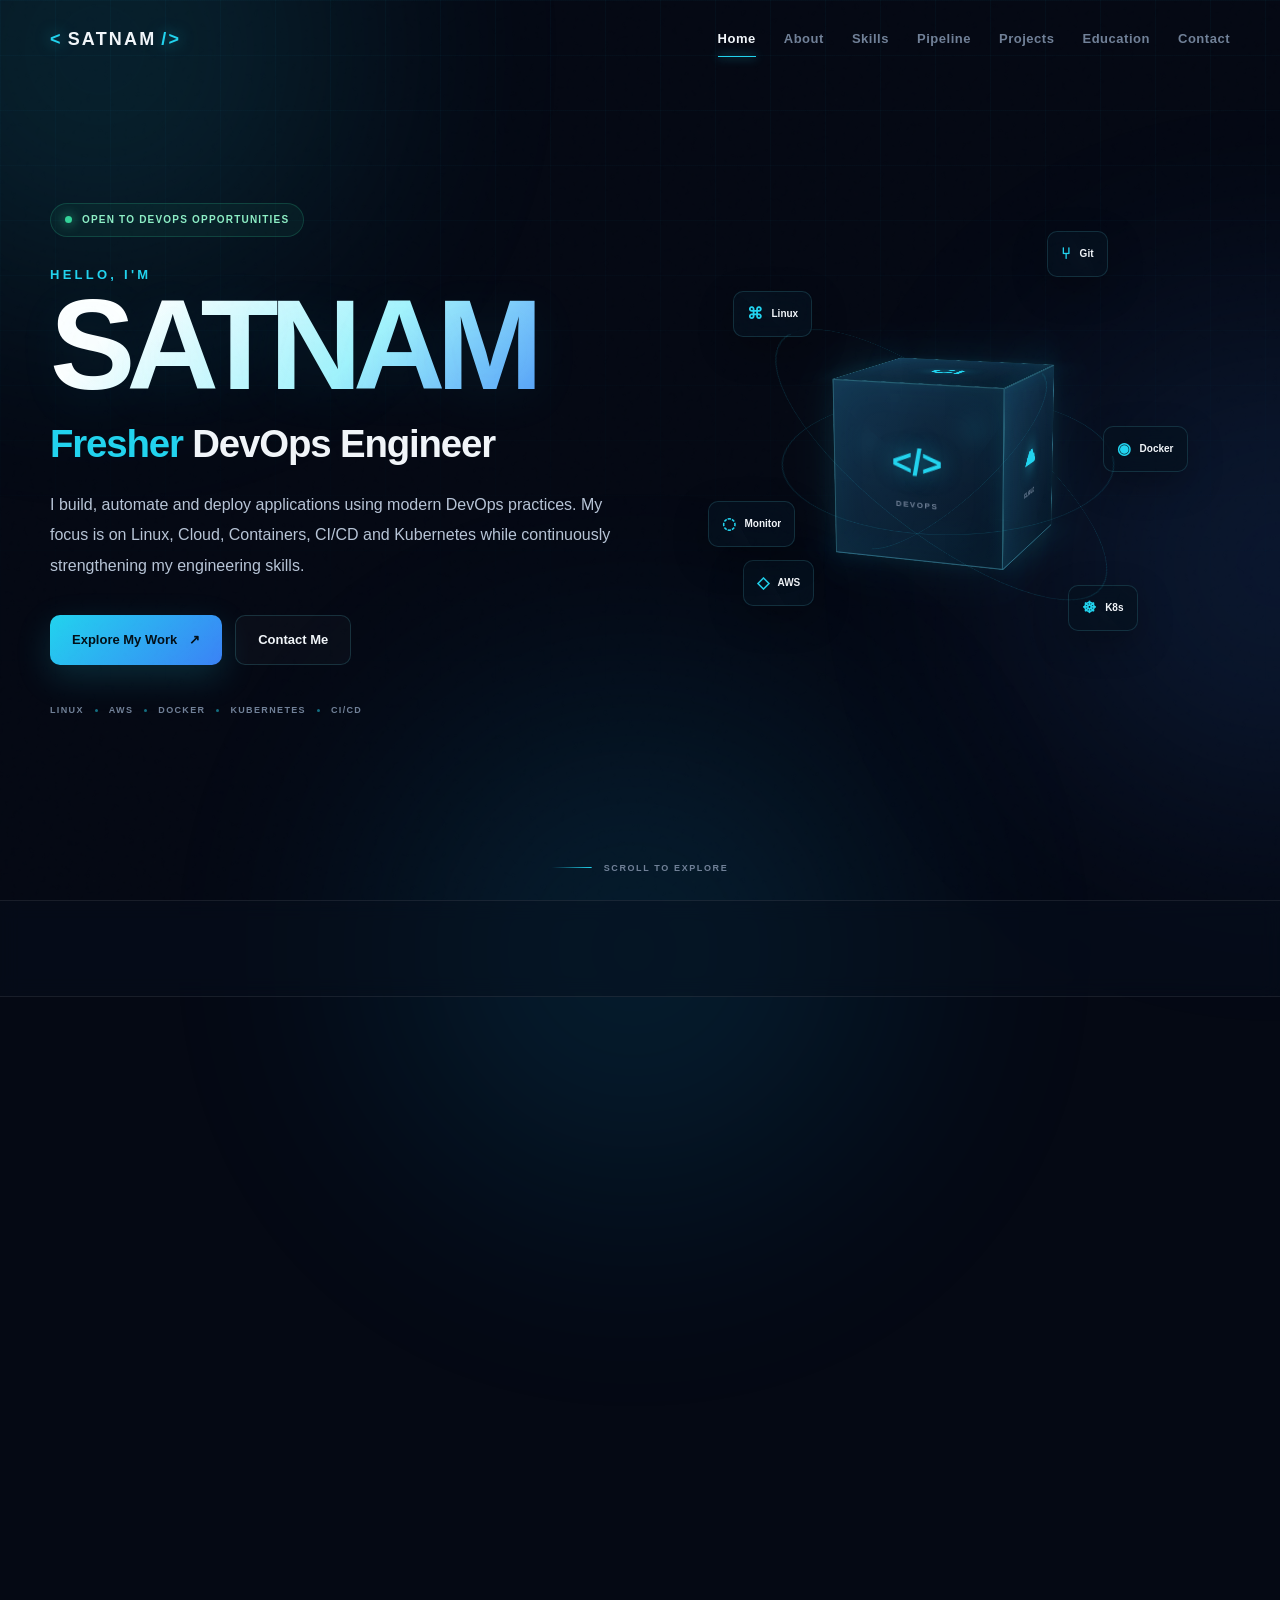
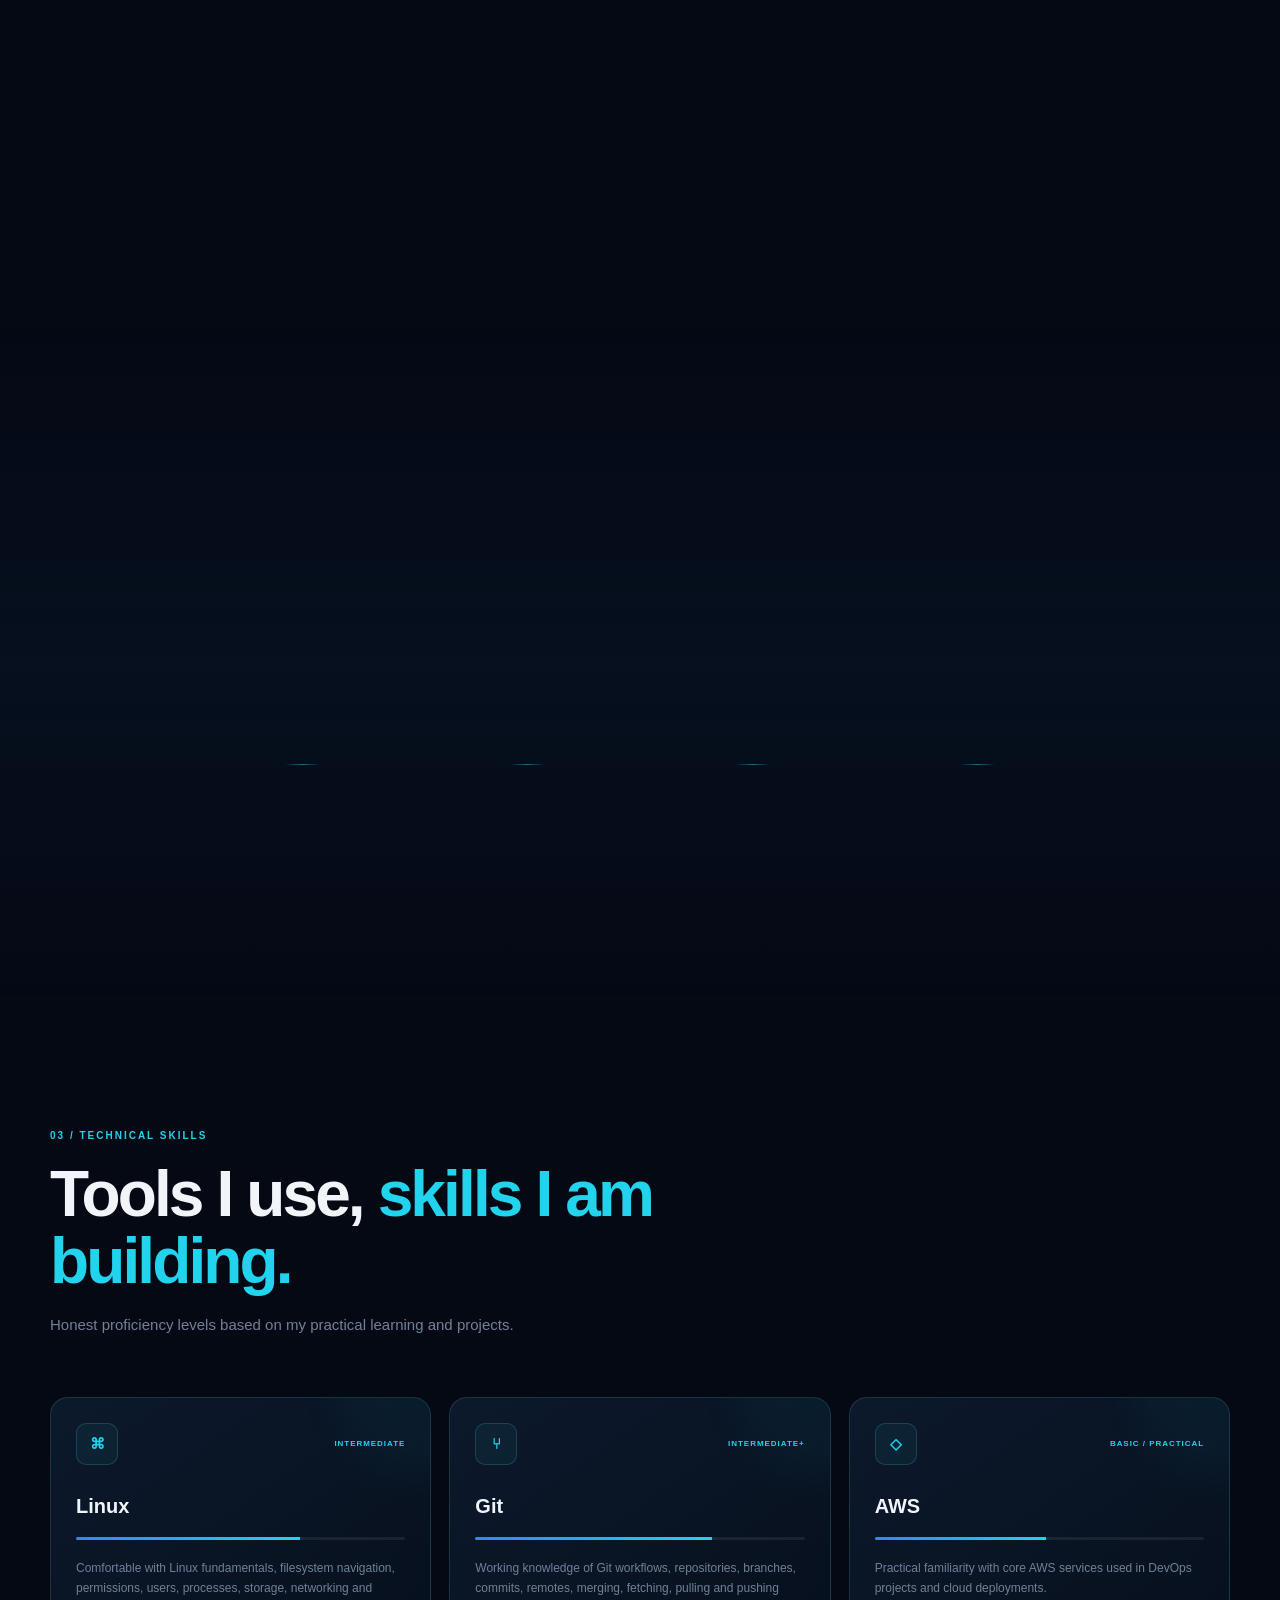
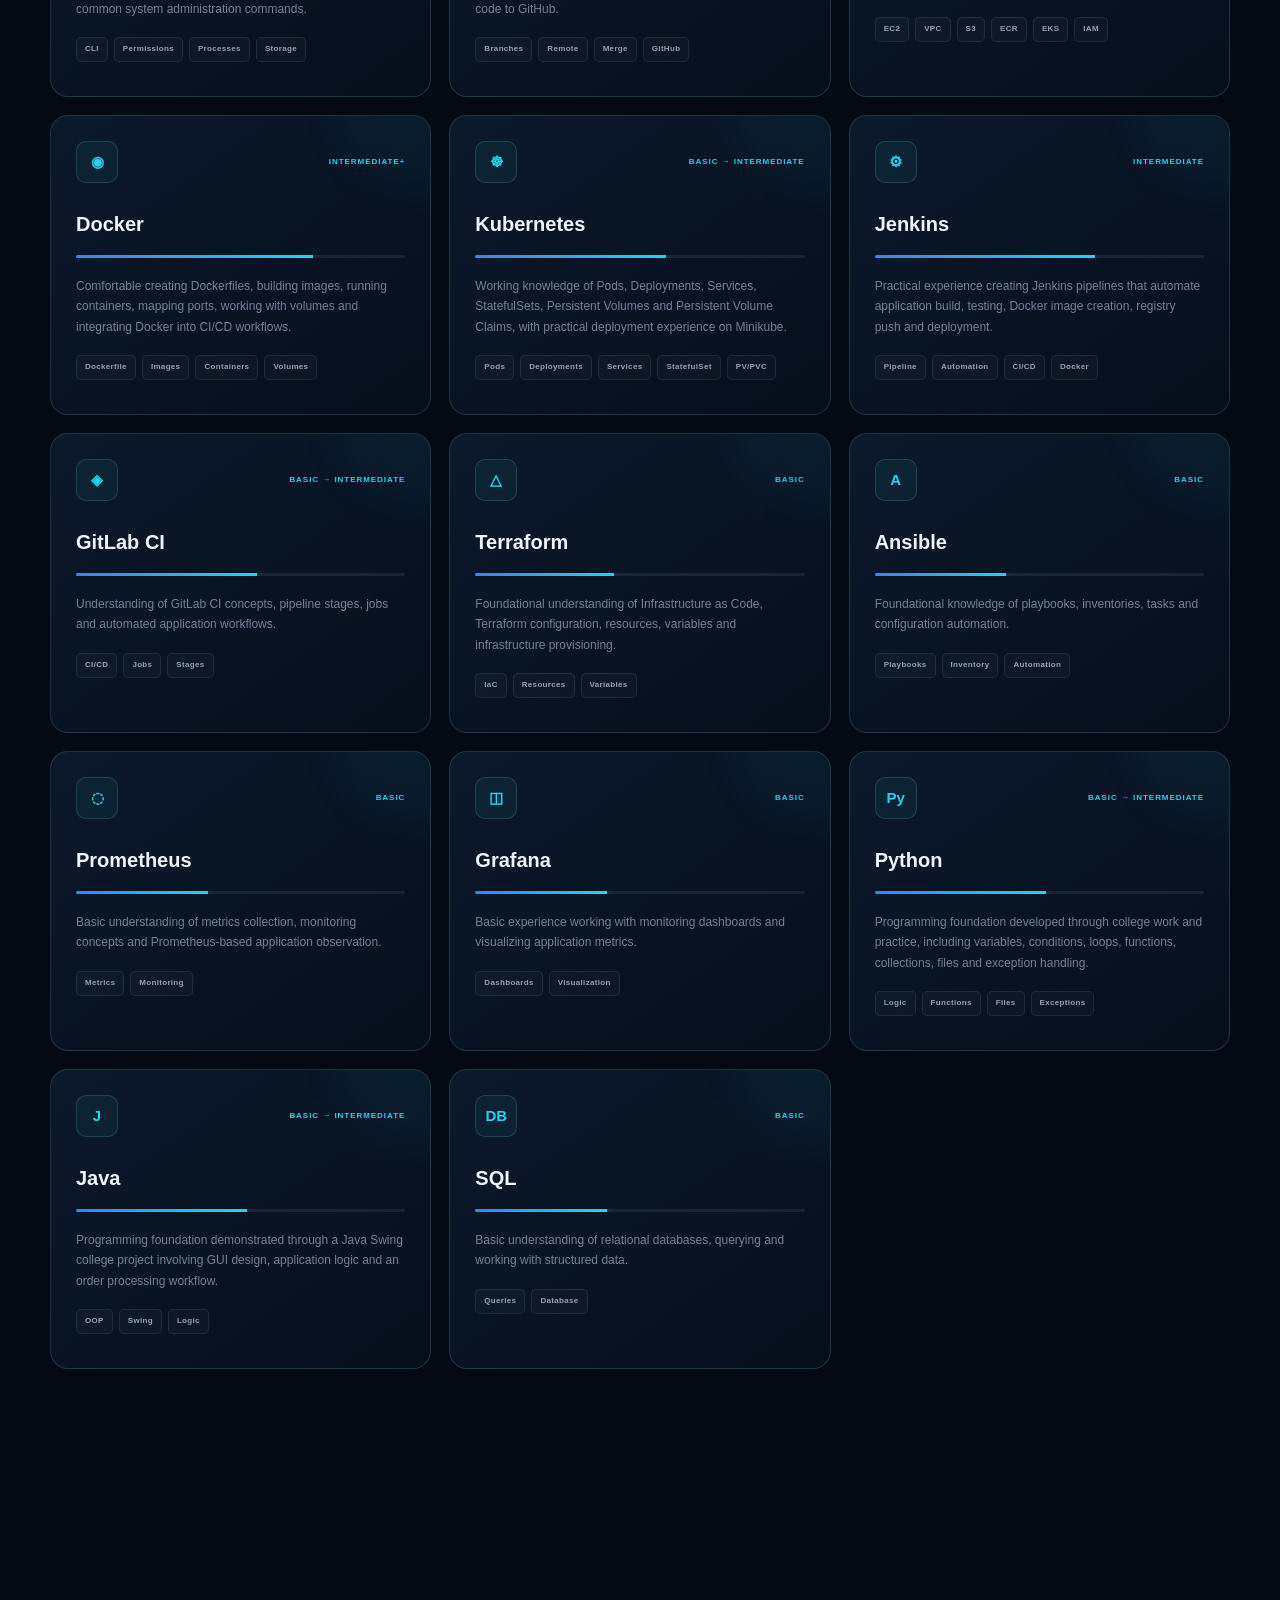
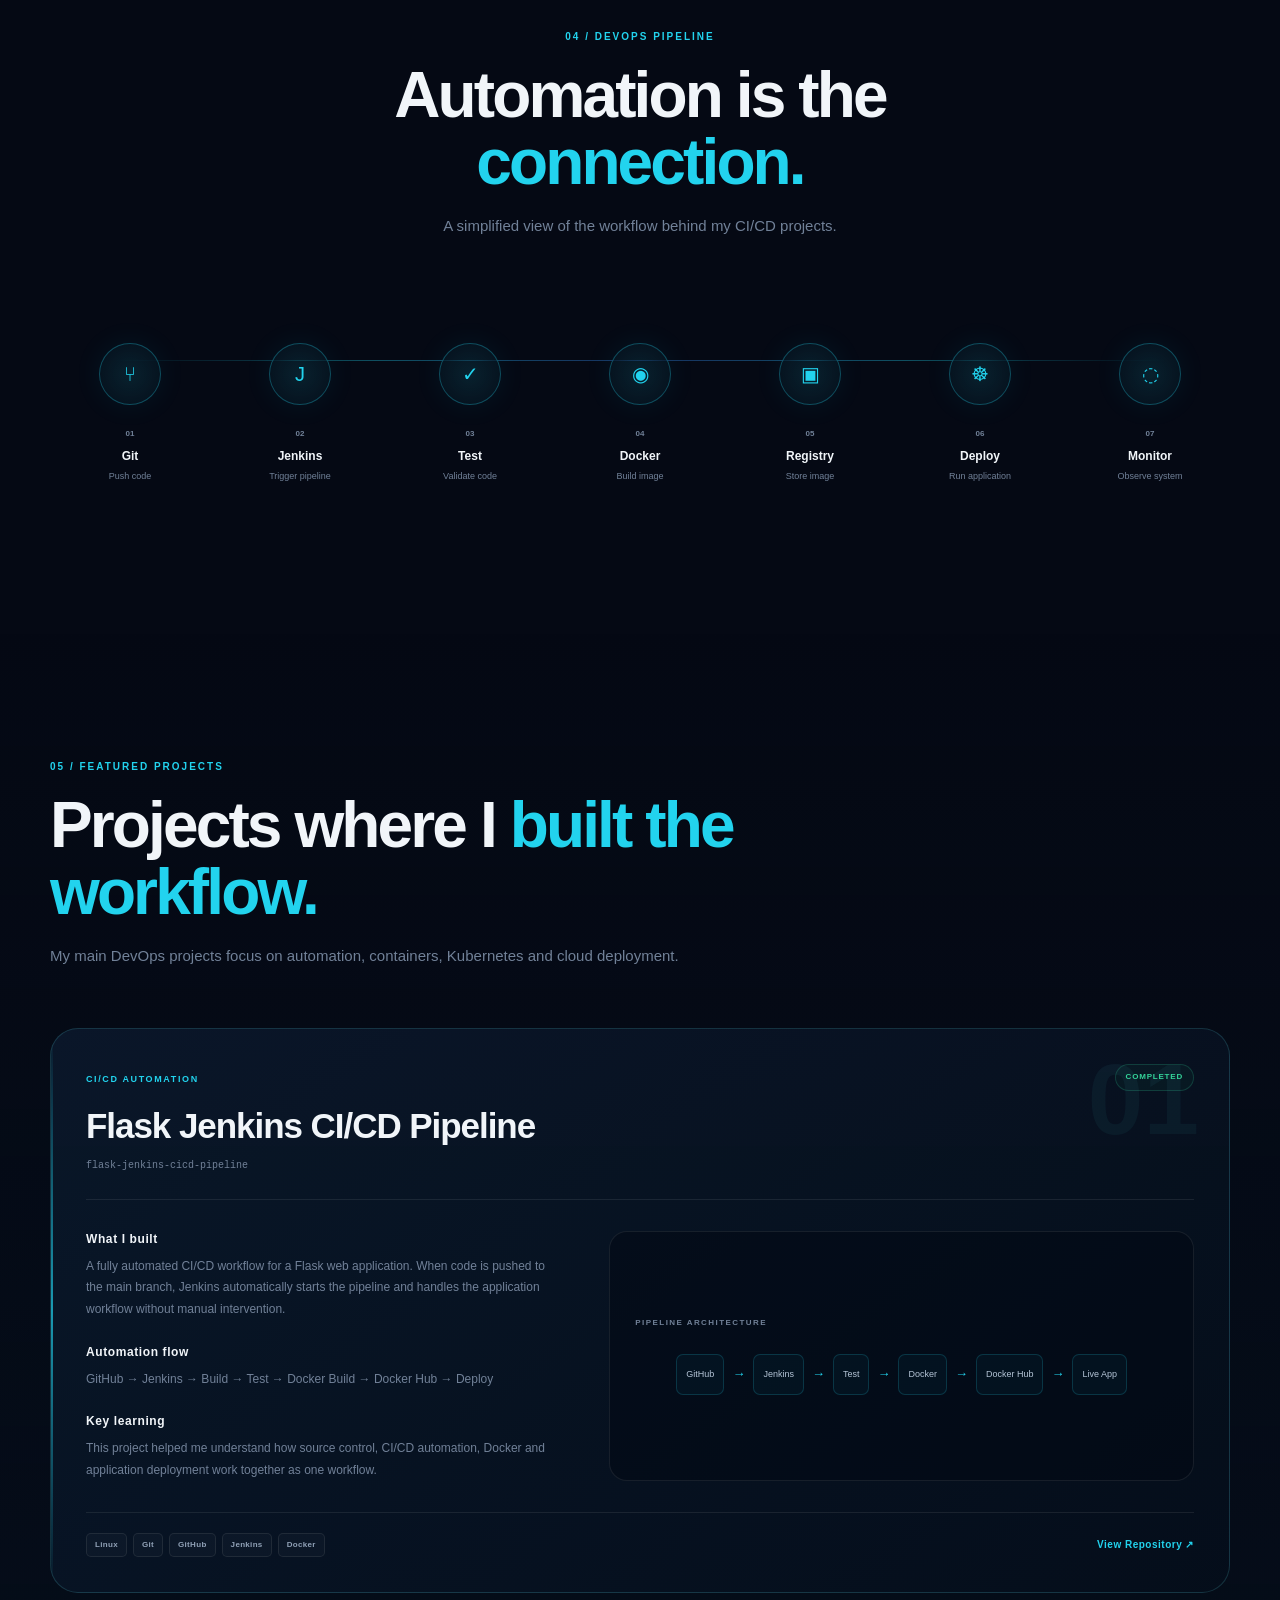
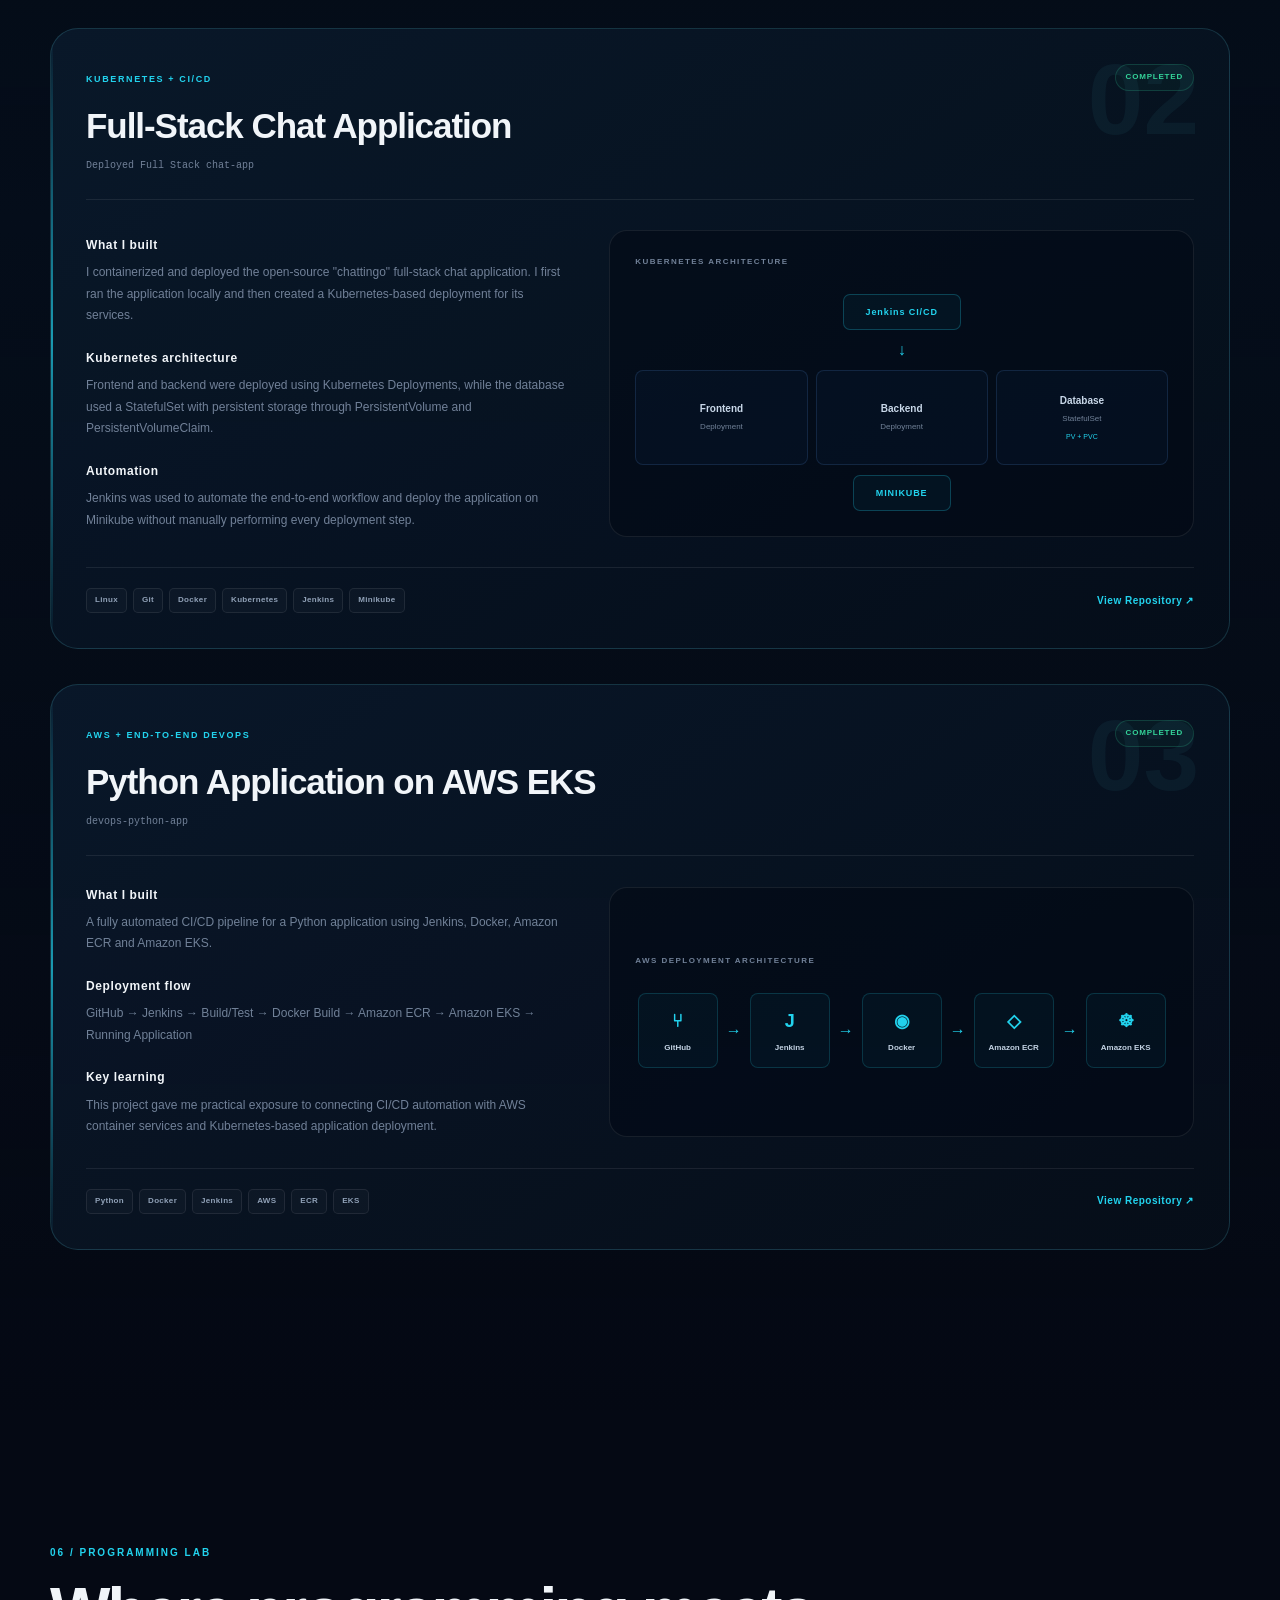
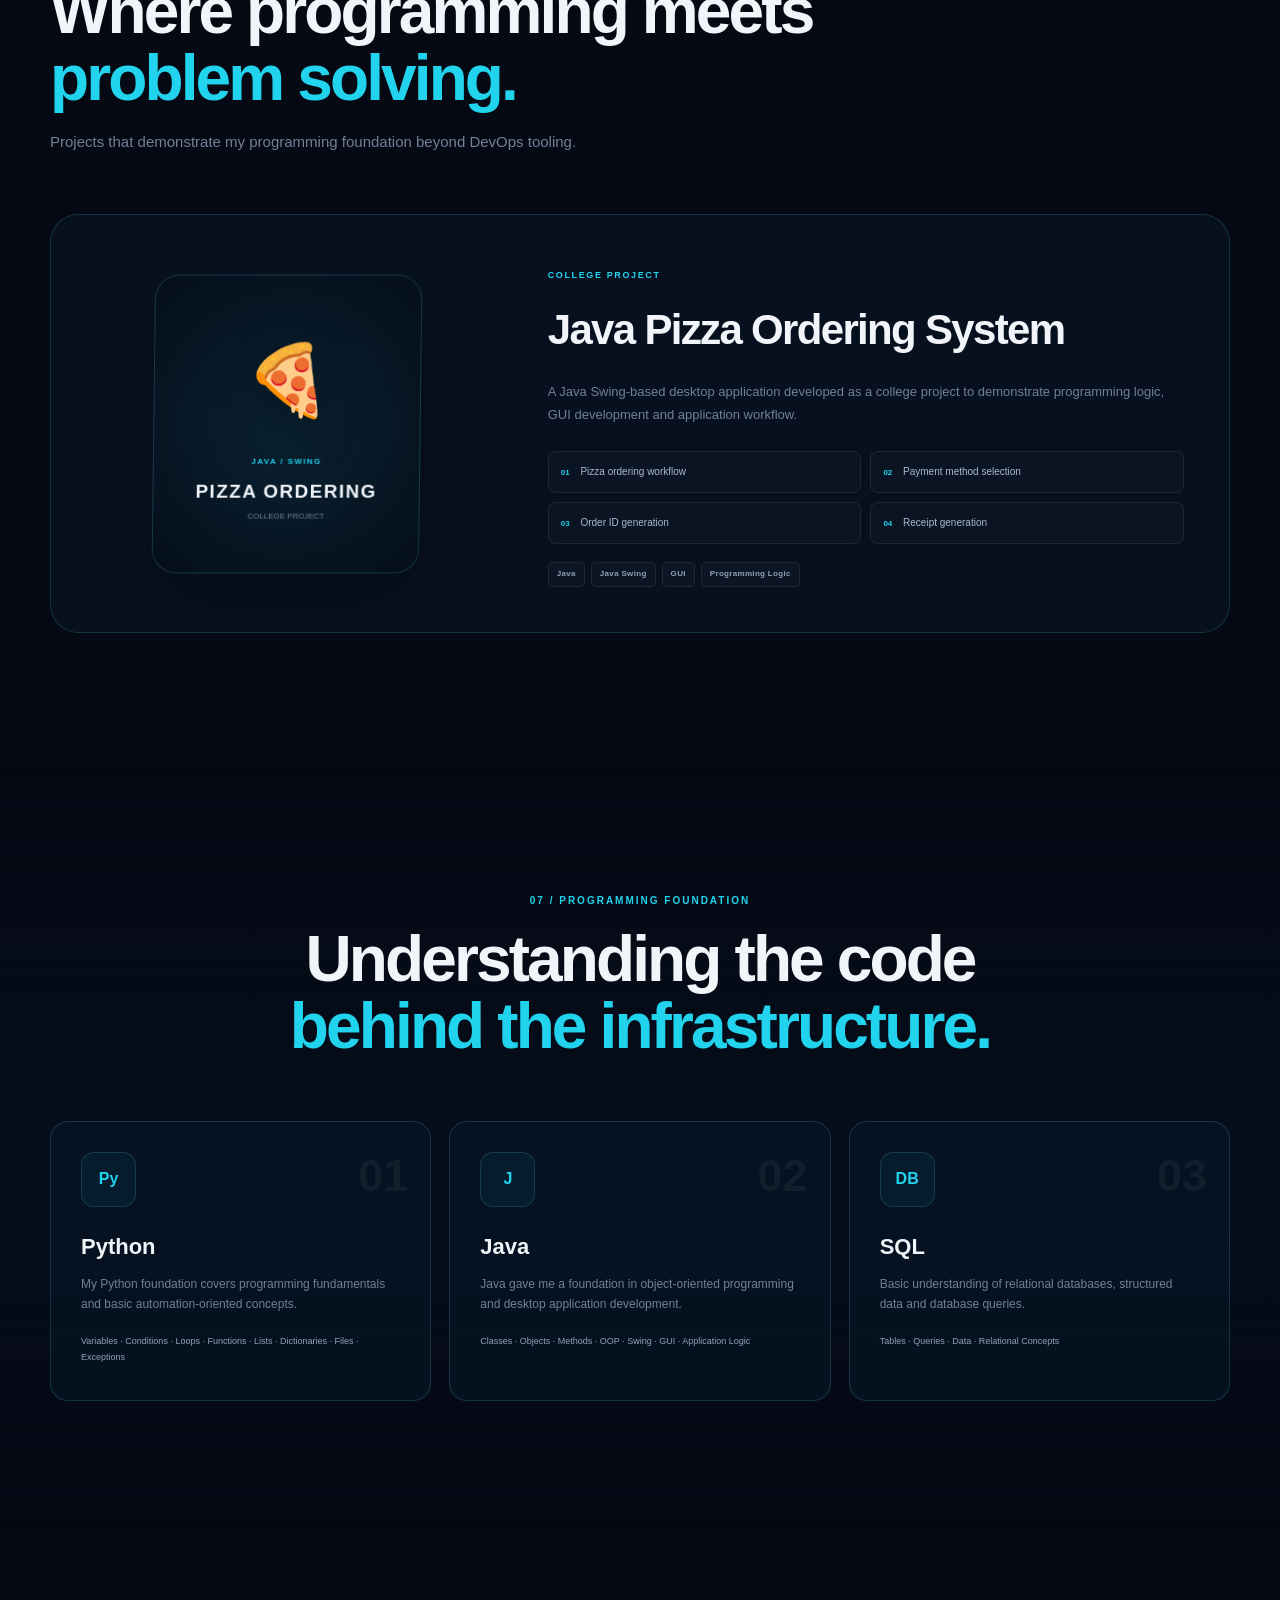
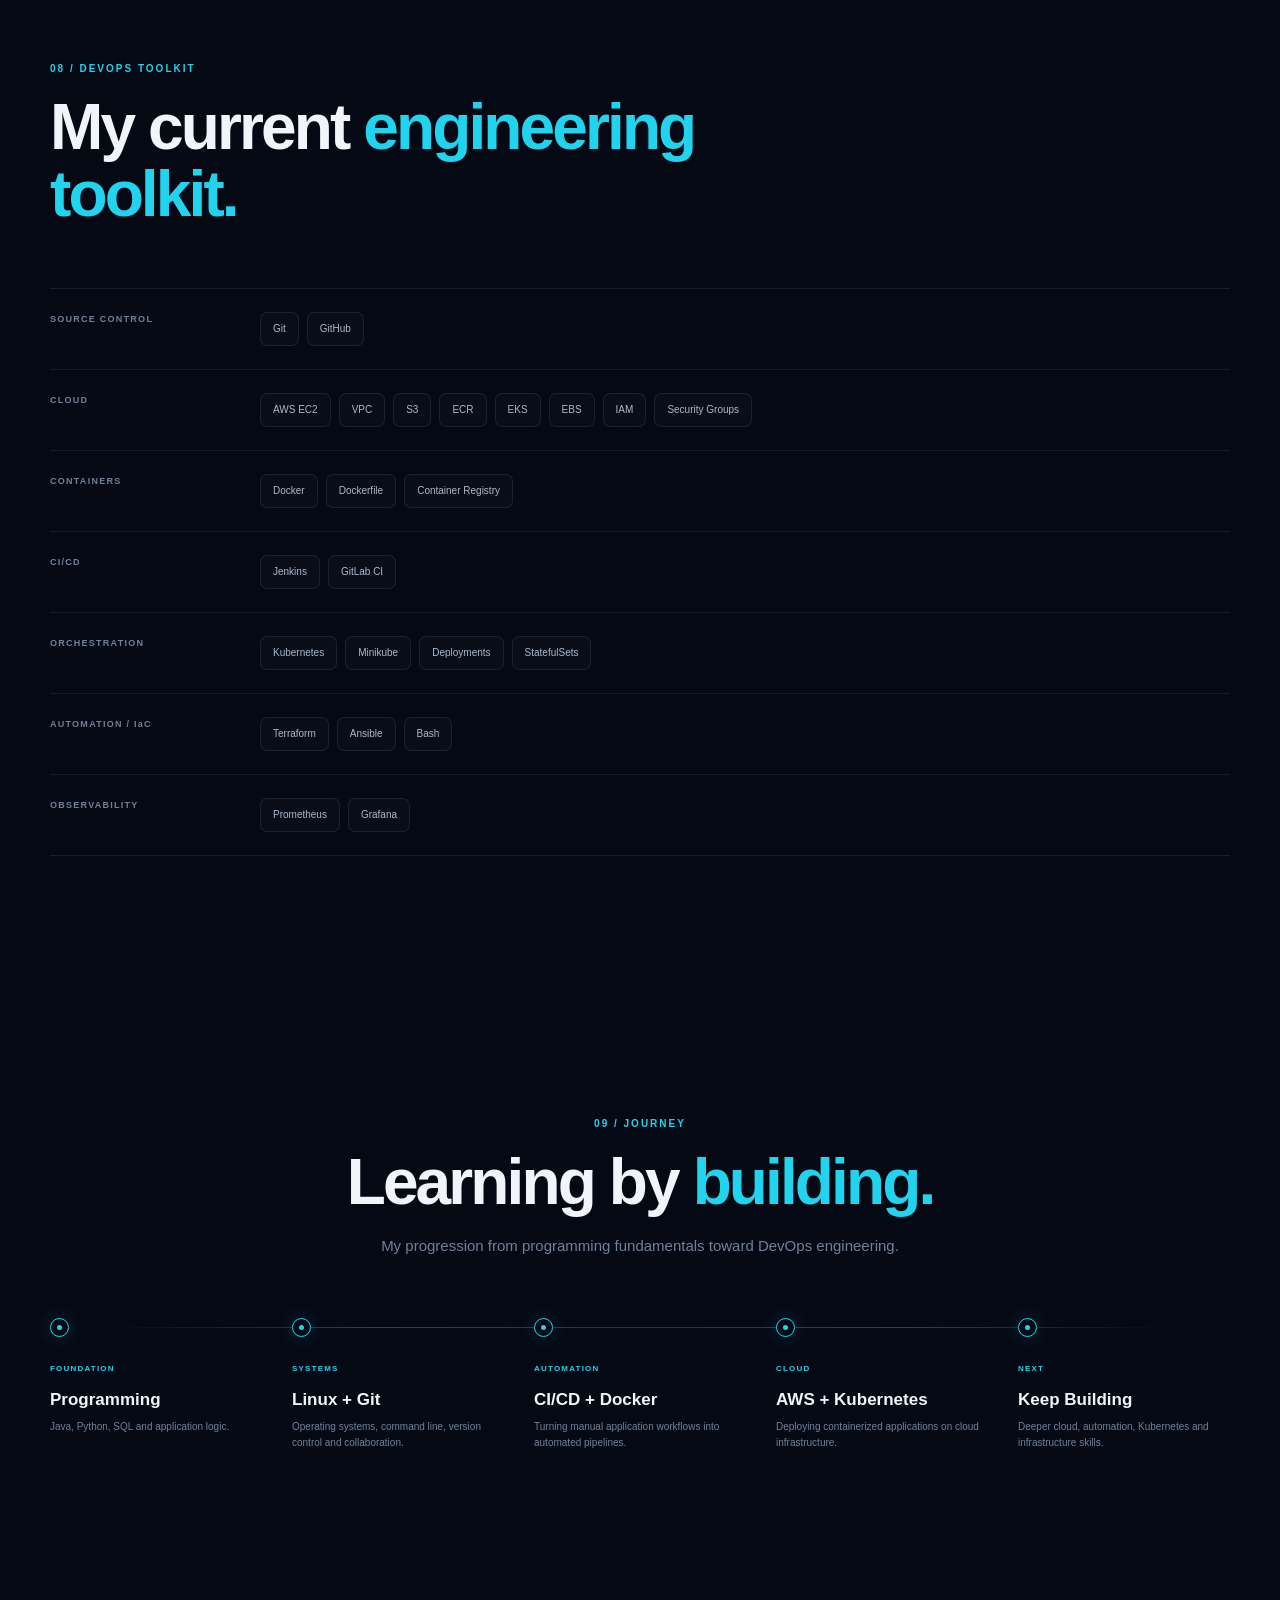
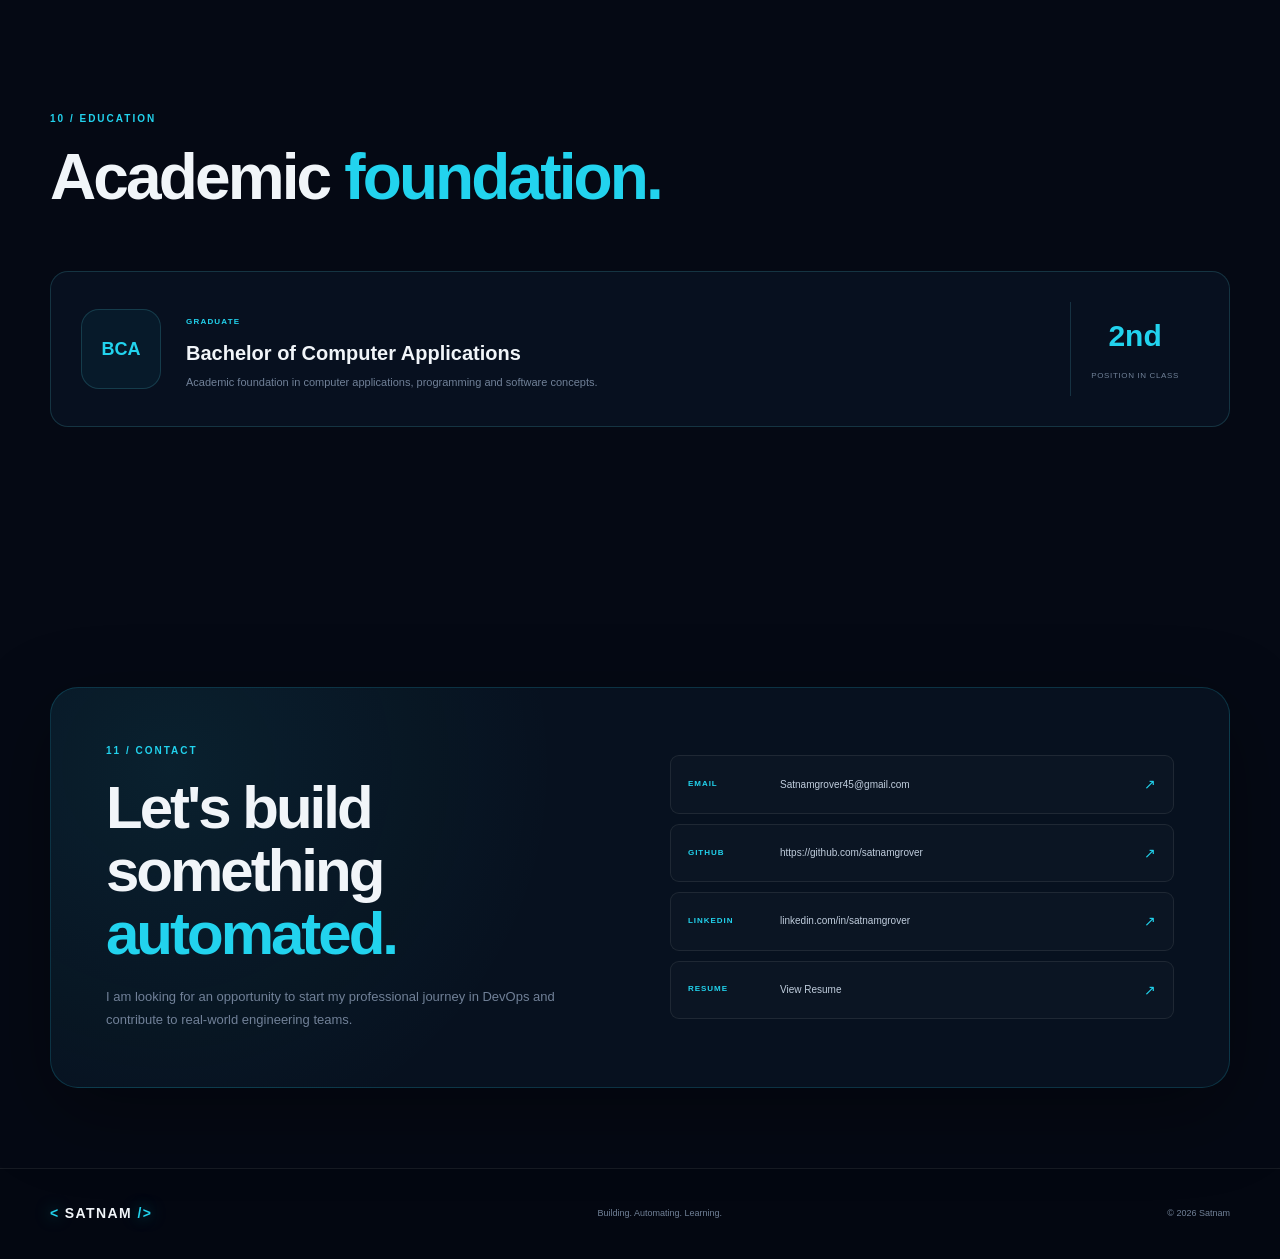
==== index.html @ c12f465c "Initial portfolio website" ====
<!DOCTYPE html>
<html lang="en">
<head>
    <meta charset="UTF-8">
    <meta name="viewport" content="width=device-width, initial-scale=1.0">

    <title>Satnam | DevOps Engineer</title>

    <meta
        name="description"
        content="Satnam's DevOps Engineer portfolio — Linux, AWS, Docker, Kubernetes, Jenkins, CI/CD and Cloud."
    >

    <link rel="stylesheet" href="style.css">
</head>

<body>

    <!-- =========================================
         BACKGROUND
    ========================================== -->

    <div class="background-grid"></div>
    <div class="noise"></div>

    <div class="glow glow-1"></div>
    <div class="glow glow-2"></div>
    <div class="glow glow-3"></div>


    <!-- =========================================
         NAVIGATION
    ========================================== -->

    <header class="navbar">

        <div class="nav-container">

            <a href="#home" class="logo">
                <span class="logo-bracket">&lt;</span>
                <span>SATNAM</span>
                <span class="logo-bracket">/&gt;</span>
            </a>

            <nav class="nav-links">

                <a href="#home" class="nav-link active">Home</a>
                <a href="#about" class="nav-link">About</a>
                <a href="#skills" class="nav-link">Skills</a>
                <a href="#pipeline" class="nav-link">Pipeline</a>
                <a href="#projects" class="nav-link">Projects</a>
                <a href="#education" class="nav-link">Education</a>
                <a href="#contact" class="nav-link">Contact</a>

            </nav>

            <button class="menu-button" aria-label="Open navigation">
                <span></span>
                <span></span>
                <span></span>
            </button>

        </div>

    </header>


    <main>


        <!-- =========================================
             HERO
        ========================================== -->

        <section id="home" class="hero section">

            <div class="hero-container">

                <!-- LEFT SIDE -->

                <div class="hero-content reveal">

                    <div class="status-badge">
                        <span class="status-dot"></span>
                        OPEN TO DEVOPS OPPORTUNITIES
                    </div>

                    <p class="hero-small-text">
                        HELLO, I'M
                    </p>

                    <h1 class="hero-title">
                        SATNAM
                    </h1>

                    <h2 class="hero-role">
                        <span>Fresher</span>
                        DevOps Engineer
                    </h2>

                    <p class="hero-description">

                        I build, automate and deploy applications using
                        modern DevOps practices. My focus is on Linux,
                        Cloud, Containers, CI/CD and Kubernetes while
                        continuously strengthening my engineering skills.

                    </p>

                    <div class="hero-buttons">

                        <a href="#projects" class="btn btn-primary">
                            Explore My Work
                            <span>↗</span>
                        </a>

                        <a href="#contact" class="btn btn-secondary">
                            Contact Me
                        </a>

                    </div>

                    <div class="hero-tech-line">

                        <span>LINUX</span>
                        <i></i>

                        <span>AWS</span>
                        <i></i>

                        <span>DOCKER</span>
                        <i></i>

                        <span>KUBERNETES</span>
                        <i></i>

                        <span>CI/CD</span>

                    </div>

                </div>


                <!-- 3D DEVOPS ENVIRONMENT -->

                <div class="hero-visual reveal">

                    <div class="scene">

                        <div class="orbit orbit-1"></div>
                        <div class="orbit orbit-2"></div>
                        <div class="orbit orbit-3"></div>

                        <!-- CENTRAL 3D CORE -->

                        <div class="devops-core">

                            <div class="core-face front">
                                <span>&lt;/&gt;</span>
                                <small>DEVOPS</small>
                            </div>

                            <div class="core-face back">
                                <span>⚙</span>
                                <small>AUTOMATE</small>
                            </div>

                            <div class="core-face right">
                                <span>☁</span>
                                <small>CLOUD</small>
                            </div>

                            <div class="core-face left">
                                <span>◈</span>
                                <small>DEPLOY</small>
                            </div>

                            <div class="core-face top">
                                <span>CI</span>
                            </div>

                            <div class="core-face bottom">
                                <span>CD</span>
                            </div>

                        </div>


                        <!-- FLOATING TECHNOLOGY NODES -->

                        <div class="tech-node node-linux">
                            <span>⌘</span>
                            <strong>Linux</strong>
                        </div>

                        <div class="tech-node node-git">
                            <span>⑂</span>
                            <strong>Git</strong>
                        </div>

                        <div class="tech-node node-docker">
                            <span>◉</span>
                            <strong>Docker</strong>
                        </div>

                        <div class="tech-node node-k8s">
                            <span>☸</span>
                            <strong>K8s</strong>
                        </div>

                        <div class="tech-node node-aws">
                            <span>◇</span>
                            <strong>AWS</strong>
                        </div>

                        <div class="tech-node node-monitor">
                            <span>◌</span>
                            <strong>Monitor</strong>
                        </div>

                    </div>

                </div>

            </div>


            <!-- HERO BOTTOM -->

            <div class="hero-scroll">

                <span class="scroll-line"></span>

                <span>SCROLL TO EXPLORE</span>

            </div>

        </section>



        <!-- =========================================
             QUICK PROFILE
        ========================================== -->

        <section class="quick-profile">

            <div class="container">

                <div class="profile-grid">

                    <div class="profile-item reveal">

                        <span class="profile-number">01</span>

                        <div>
                            <strong>DevOps Focus</strong>
                            <p>
                                Automation, deployment and infrastructure
                            </p>
                        </div>

                    </div>


                    <div class="profile-item reveal">

                        <span class="profile-number">02</span>

                        <div>
                            <strong>Cloud + Containers</strong>
                            <p>
                                AWS, Docker and Kubernetes
                            </p>
                        </div>

                    </div>


                    <div class="profile-item reveal">

                        <span class="profile-number">03</span>

                        <div>
                            <strong>CI/CD</strong>
                            <p>
                                Jenkins and GitLab CI workflows
                            </p>
                        </div>

                    </div>


                    <div class="profile-item reveal">

                        <span class="profile-number">04</span>

                        <div>
                            <strong>Continuous Learning</strong>
                            <p>
                                Building practical projects
                            </p>
                        </div>

                    </div>

                </div>

            </div>

        </section>



        <!-- =========================================
             ABOUT
        ========================================== -->

        <section id="about" class="section about-section">

            <div class="container">

                <div class="section-heading reveal">

                    <span class="section-index">01 / ABOUT</span>

                    <h2>
                        Building my path into
                        <span>DevOps Engineering.</span>
                    </h2>

                    <p>
                        I am a BCA graduate building my career around
                        DevOps, cloud infrastructure and automation.
                    </p>

                </div>


                <div class="about-grid">

                    <div class="about-main reveal">

                        <p class="large-text">

                            My approach to DevOps is practical:
                            understand the technology, build something
                            with it, automate it, troubleshoot it and
                            learn from the result.

                        </p>

                        <p>

                            I have worked with Linux, Git, AWS, Docker,
                            Kubernetes, Jenkins and other DevOps tools
                            through hands-on projects. Rather than
                            learning tools only theoretically, I focus
                            on understanding how they connect together
                            inside a real deployment workflow.

                        </p>

                        <p>

                            My current goal is to start my professional
                            journey as a <strong>DevOps Engineer</strong>
                            and continue developing stronger skills in
                            cloud infrastructure, CI/CD automation,
                            containers, Kubernetes and infrastructure
                            automation.

                        </p>

                    </div>


                    <div class="about-terminal reveal">

                        <div class="terminal-window">

                            <div class="terminal-header">

                                <div class="terminal-dots">
                                    <span></span>
                                    <span></span>
                                    <span></span>
                                </div>

                                <span>satnam@devops:~</span>

                            </div>


                            <div class="terminal-body">

                                <p>
                                    <span class="terminal-prompt">$</span>
                                    whoami
                                </p>

                                <p class="terminal-output">
                                    satnam
                                </p>

                                <p>
                                    <span class="terminal-prompt">$</span>
                                    role
                                </p>

                                <p class="terminal-output">
                                    fresher-devops-engineer
                                </p>

                                <p>
                                    <span class="terminal-prompt">$</span>
                                    focus
                                </p>

                                <p class="terminal-output">
                                    linux cloud containers ci/cd
                                </p>

                                <p>
                                    <span class="terminal-prompt">$</span>
                                    pipeline
                                </p>

                                <p class="terminal-output">
                                    git → ci/cd → docker → kubernetes
                                    → monitoring
                                </p>

                                <p>
                                    <span class="terminal-prompt">$</span>
                                    status
                                </p>

                                <p class="terminal-output cursor">
                                    learning_and_building_
                                </p>

                            </div>

                        </div>

                    </div>

                </div>

            </div>

        </section>



        <!-- =========================================
             DEVOPS MINDSET
        ========================================== -->

        <section class="section mindset-section">

            <div class="container">

                <div class="section-heading center reveal">

                    <span class="section-index">
                        02 / DEVOPS MINDSET
                    </span>

                    <h2>
                        From <span>code</span> to
                        <span>production.</span>
                    </h2>

                    <p>
                        The workflow I am learning to build and automate.
                    </p>

                </div>


                <div class="mindset-flow">

                    <div class="flow-item reveal">

                        <div class="flow-number">01</div>
                        <div class="flow-icon">⌘</div>

                        <h3>CODE</h3>

                        <p>
                            Application source code managed with Git
                            and GitHub.
                        </p>

                    </div>


                    <div class="flow-connector"></div>


                    <div class="flow-item reveal">

                        <div class="flow-number">02</div>
                        <div class="flow-icon">⚙</div>

                        <h3>BUILD</h3>

                        <p>
                            CI pipelines automatically build and
                            validate the application.
                        </p>

                    </div>


                    <div class="flow-connector"></div>


                    <div class="flow-item reveal">

                        <div class="flow-number">03</div>
                        <div class="flow-icon">▣</div>

                        <h3>CONTAINERIZE</h3>

                        <p>
                            Docker packages applications into
                            portable containers.
                        </p>

                    </div>


                    <div class="flow-connector"></div>


                    <div class="flow-item reveal">

                        <div class="flow-number">04</div>
                        <div class="flow-icon">☸</div>

                        <h3>DEPLOY</h3>

                        <p>
                            Kubernetes and cloud infrastructure
                            run the application.
                        </p>

                    </div>


                    <div class="flow-connector"></div>


                    <div class="flow-item reveal">

                        <div class="flow-number">05</div>
                        <div class="flow-icon">◌</div>

                        <h3>MONITOR</h3>

                        <p>
                            Metrics and dashboards help observe
                            running applications.
                        </p>

                    </div>

                </div>

            </div>

        </section>



        <!-- =========================================
             SKILLS
        ========================================== -->

        <section id="skills" class="section skills-section">

            <div class="container">

                <div class="section-heading reveal">

                    <span class="section-index">
                        03 / TECHNICAL SKILLS
                    </span>

                    <h2>
                        Tools I use,
                        <span>skills I am building.</span>
                    </h2>

                    <p>
                        Honest proficiency levels based on my practical
                        learning and projects.
                    </p>

                </div>


                <div class="skills-grid">


                    <!-- LINUX -->

                    <article class="skill-card reveal">

                        <div class="skill-top">

                            <div class="skill-icon">⌘</div>

                            <span class="skill-level">
                                INTERMEDIATE
                            </span>

                        </div>

                        <h3>Linux</h3>

                        <div class="skill-bar">
                            <span style="--level: 68%"></span>
                        </div>

                        <p>
                            Comfortable with Linux fundamentals,
                            filesystem navigation, permissions,
                            users, processes, storage, networking
                            and common system administration commands.
                        </p>

                        <div class="skill-tags">
                            <span>CLI</span>
                            <span>Permissions</span>
                            <span>Processes</span>
                            <span>Storage</span>
                        </div>

                    </article>


                    <!-- GIT -->

                    <article class="skill-card reveal">

                        <div class="skill-top">

                            <div class="skill-icon">⑂</div>

                            <span class="skill-level">
                                INTERMEDIATE+
                            </span>

                        </div>

                        <h3>Git</h3>

                        <div class="skill-bar">
                            <span style="--level: 72%"></span>
                        </div>

                        <p>
                            Working knowledge of Git workflows,
                            repositories, branches, commits, remotes,
                            merging, fetching, pulling and pushing
                            code to GitHub.
                        </p>

                        <div class="skill-tags">
                            <span>Branches</span>
                            <span>Remote</span>
                            <span>Merge</span>
                            <span>GitHub</span>
                        </div>

                    </article>


                    <!-- AWS -->

                    <article class="skill-card reveal">

                        <div class="skill-top">

                            <div class="skill-icon">◇</div>

                            <span class="skill-level">
                                BASIC / PRACTICAL
                            </span>

                        </div>

                        <h3>AWS</h3>

                        <div class="skill-bar">
                            <span style="--level: 52%"></span>
                        </div>

                        <p>
                            Practical familiarity with core AWS services
                            used in DevOps projects and cloud deployments.
                        </p>

                        <div class="skill-tags">
                            <span>EC2</span>
                            <span>VPC</span>
                            <span>S3</span>
                            <span>ECR</span>
                            <span>EKS</span>
                            <span>IAM</span>
                        </div>

                    </article>


                    <!-- DOCKER -->

                    <article class="skill-card reveal">

                        <div class="skill-top">

                            <div class="skill-icon">◉</div>

                            <span class="skill-level">
                                INTERMEDIATE+
                            </span>

                        </div>

                        <h3>Docker</h3>

                        <div class="skill-bar">
                            <span style="--level: 72%"></span>
                        </div>

                        <p>
                            Comfortable creating Dockerfiles, building
                            images, running containers, mapping ports,
                            working with volumes and integrating Docker
                            into CI/CD workflows.
                        </p>

                        <div class="skill-tags">
                            <span>Dockerfile</span>
                            <span>Images</span>
                            <span>Containers</span>
                            <span>Volumes</span>
                        </div>

                    </article>


                    <!-- KUBERNETES -->

                    <article class="skill-card reveal">

                        <div class="skill-top">

                            <div class="skill-icon">☸</div>

                            <span class="skill-level">
                                BASIC → INTERMEDIATE
                            </span>

                        </div>

                        <h3>Kubernetes</h3>

                        <div class="skill-bar">
                            <span style="--level: 58%"></span>
                        </div>

                        <p>
                            Working knowledge of Pods, Deployments,
                            Services, StatefulSets, Persistent Volumes
                            and Persistent Volume Claims, with practical
                            deployment experience on Minikube.
                        </p>

                        <div class="skill-tags">
                            <span>Pods</span>
                            <span>Deployments</span>
                            <span>Services</span>
                            <span>StatefulSet</span>
                            <span>PV/PVC</span>
                        </div>

                    </article>


                    <!-- JENKINS -->

                    <article class="skill-card reveal">

                        <div class="skill-top">

                            <div class="skill-icon">⚙</div>

                            <span class="skill-level">
                                INTERMEDIATE
                            </span>

                        </div>

                        <h3>Jenkins</h3>

                        <div class="skill-bar">
                            <span style="--level: 67%"></span>
                        </div>

                        <p>
                            Practical experience creating Jenkins
                            pipelines that automate application
                            build, testing, Docker image creation,
                            registry push and deployment.
                        </p>

                        <div class="skill-tags">
                            <span>Pipeline</span>
                            <span>Automation</span>
                            <span>CI/CD</span>
                            <span>Docker</span>
                        </div>

                    </article>


                    <!-- GITLAB CI -->

                    <article class="skill-card reveal">

                        <div class="skill-top">

                            <div class="skill-icon">◈</div>

                            <span class="skill-level">
                                BASIC → INTERMEDIATE
                            </span>

                        </div>

                        <h3>GitLab CI</h3>

                        <div class="skill-bar">
                            <span style="--level:55%"></span>
                        </div>

                        <p>
                            Understanding of GitLab CI concepts,
                            pipeline stages, jobs and automated
                            application workflows.
                        </p>

                        <div class="skill-tags">
                            <span>CI/CD</span>
                            <span>Jobs</span>
                            <span>Stages</span>
                        </div>

                    </article>


                    <!-- TERRAFORM -->

                    <article class="skill-card reveal">

                        <div class="skill-top">

                            <div class="skill-icon">△</div>

                            <span class="skill-level">
                                BASIC
                            </span>

                        </div>

                        <h3>Terraform</h3>

                        <div class="skill-bar">
                            <span style="--level:42%"></span>
                        </div>

                        <p>
                            Foundational understanding of Infrastructure
                            as Code, Terraform configuration, resources,
                            variables and infrastructure provisioning.
                        </p>

                        <div class="skill-tags">
                            <span>IaC</span>
                            <span>Resources</span>
                            <span>Variables</span>
                        </div>

                    </article>


                    <!-- ANSIBLE -->

                    <article class="skill-card reveal">

                        <div class="skill-top">

                            <div class="skill-icon">A</div>

                            <span class="skill-level">
                                BASIC
                            </span>

                        </div>

                        <h3>Ansible</h3>

                        <div class="skill-bar">
                            <span style="--level:40%"></span>
                        </div>

                        <p>
                            Foundational knowledge of playbooks,
                            inventories, tasks and configuration
                            automation.
                        </p>

                        <div class="skill-tags">
                            <span>Playbooks</span>
                            <span>Inventory</span>
                            <span>Automation</span>
                        </div>

                    </article>


                    <!-- PROMETHEUS -->

                    <article class="skill-card reveal">

                        <div class="skill-top">

                            <div class="skill-icon">◌</div>

                            <span class="skill-level">
                                BASIC
                            </span>

                        </div>

                        <h3>Prometheus</h3>

                        <div class="skill-bar">
                            <span style="--level:40%"></span>
                        </div>

                        <p>
                            Basic understanding of metrics collection,
                            monitoring concepts and Prometheus-based
                            application observation.
                        </p>

                        <div class="skill-tags">
                            <span>Metrics</span>
                            <span>Monitoring</span>
                        </div>

                    </article>


                    <!-- GRAFANA -->

                    <article class="skill-card reveal">

                        <div class="skill-top">

                            <div class="skill-icon">◫</div>

                            <span class="skill-level">
                                BASIC
                            </span>

                        </div>

                        <h3>Grafana</h3>

                        <div class="skill-bar">
                            <span style="--level:40%"></span>
                        </div>

                        <p>
                            Basic experience working with monitoring
                            dashboards and visualizing application
                            metrics.
                        </p>

                        <div class="skill-tags">
                            <span>Dashboards</span>
                            <span>Visualization</span>
                        </div>

                    </article>


                    <!-- PYTHON -->

                    <article class="skill-card programming-card reveal">

                        <div class="skill-top">

                            <div class="skill-icon">Py</div>

                            <span class="skill-level">
                                BASIC → INTERMEDIATE
                            </span>

                        </div>

                        <h3>Python</h3>

                        <div class="skill-bar">
                            <span style="--level:52%"></span>
                        </div>

                        <p>
                            Programming foundation developed through
                            college work and practice, including
                            variables, conditions, loops, functions,
                            collections, files and exception handling.
                        </p>

                        <div class="skill-tags">
                            <span>Logic</span>
                            <span>Functions</span>
                            <span>Files</span>
                            <span>Exceptions</span>
                        </div>

                    </article>


                    <!-- JAVA -->

                    <article class="skill-card programming-card reveal">

                        <div class="skill-top">

                            <div class="skill-icon">J</div>

                            <span class="skill-level">
                                BASIC → INTERMEDIATE
                            </span>

                        </div>

                        <h3>Java</h3>

                        <div class="skill-bar">
                            <span style="--level:52%"></span>
                        </div>

                        <p>
                            Programming foundation demonstrated through
                            a Java Swing college project involving GUI
                            design, application logic and an order
                            processing workflow.
                        </p>

                        <div class="skill-tags">
                            <span>OOP</span>
                            <span>Swing</span>
                            <span>Logic</span>
                        </div>

                    </article>


                    <!-- SQL -->

                    <article class="skill-card programming-card reveal">

                        <div class="skill-top">

                            <div class="skill-icon">DB</div>

                            <span class="skill-level">
                                BASIC
                            </span>

                        </div>

                        <h3>SQL</h3>

                        <div class="skill-bar">
                            <span style="--level:40%"></span>
                        </div>

                        <p>
                            Basic understanding of relational databases,
                            querying and working with structured data.
                        </p>

                        <div class="skill-tags">
                            <span>Queries</span>
                            <span>Database</span>
                        </div>

                    </article>

                </div>

            </div>

        </section>



        <!-- =========================================
             PIPELINE
        ========================================== -->

        <section id="pipeline" class="section pipeline-section">

            <div class="container">

                <div class="section-heading center reveal">

                    <span class="section-index">
                        04 / DEVOPS PIPELINE
                    </span>

                    <h2>
                        Automation is the
                        <span>connection.</span>
                    </h2>

                    <p>
                        A simplified view of the workflow behind my
                        CI/CD projects.
                    </p>

                </div>


                <div class="pipeline-wrapper reveal">

                    <div class="pipeline-line"></div>


                    <div class="pipeline-node">

                        <div class="pipeline-icon">⑂</div>

                        <span>01</span>

                        <h3>Git</h3>

                        <p>
                            Push code
                        </p>

                    </div>


                    <div class="pipeline-node">

                        <div class="pipeline-icon">J</div>

                        <span>02</span>

                        <h3>Jenkins</h3>

                        <p>
                            Trigger pipeline
                        </p>

                    </div>


                    <div class="pipeline-node">

                        <div class="pipeline-icon">✓</div>

                        <span>03</span>

                        <h3>Test</h3>

                        <p>
                            Validate code
                        </p>

                    </div>


                    <div class="pipeline-node">

                        <div class="pipeline-icon">◉</div>

                        <span>04</span>

                        <h3>Docker</h3>

                        <p>
                            Build image
                        </p>

                    </div>


                    <div class="pipeline-node">

                        <div class="pipeline-icon">▣</div>

                        <span>05</span>

                        <h3>Registry</h3>

                        <p>
                            Store image
                        </p>

                    </div>


                    <div class="pipeline-node">

                        <div class="pipeline-icon">☸</div>

                        <span>06</span>

                        <h3>Deploy</h3>

                        <p>
                            Run application
                        </p>

                    </div>


                    <div class="pipeline-node">

                        <div class="pipeline-icon">◌</div>

                        <span>07</span>

                        <h3>Monitor</h3>

                        <p>
                            Observe system
                        </p>

                    </div>

                </div>

            </div>

        </section>



        <!-- =========================================
             PROJECTS
        ========================================== -->

        <section id="projects" class="section projects-section">

            <div class="container">

                <div class="section-heading reveal">

                    <span class="section-index">
                        05 / FEATURED PROJECTS
                    </span>

                    <h2>
                        Projects where I
                        <span>built the workflow.</span>
                    </h2>

                    <p>
                        My main DevOps projects focus on automation,
                        containers, Kubernetes and cloud deployment.
                    </p>

                </div>


                <!-- =================================
                     PROJECT 01
                ================================== -->

                <article class="project-case reveal">

                    <div class="project-number">
                        01
                    </div>


                    <div class="project-header">

                        <div>

                            <span class="project-category">
                                CI/CD AUTOMATION
                            </span>

                            <h3>
                                Flask Jenkins CI/CD Pipeline
                            </h3>

                            <p class="project-slug">
                                flask-jenkins-cicd-pipeline
                            </p>

                        </div>

                        <span class="project-status">
                            COMPLETED
                        </span>

                    </div>


                    <div class="project-content">

                        <div class="project-description">

                            <h4>What I built</h4>

                            <p>
                                A fully automated CI/CD workflow for a
                                Flask web application. When code is pushed
                                to the main branch, Jenkins automatically
                                starts the pipeline and handles the
                                application workflow without manual
                                intervention.
                            </p>


                            <h4>Automation flow</h4>

                            <p>
                                GitHub → Jenkins → Build → Test →
                                Docker Build → Docker Hub → Deploy
                            </p>


                            <h4>Key learning</h4>

                            <p>
                                This project helped me understand how
                                source control, CI/CD automation, Docker
                                and application deployment work together
                                as one workflow.
                            </p>

                        </div>


                        <div class="project-architecture">

                            <div class="architecture-title">
                                PIPELINE ARCHITECTURE
                            </div>

                            <div class="architecture-flow">

                                <div>GitHub</div>
                                <span>→</span>
                                <div>Jenkins</div>
                                <span>→</span>
                                <div>Test</div>
                                <span>→</span>
                                <div>Docker</div>
                                <span>→</span>
                                <div>Docker Hub</div>
                                <span>→</span>
                                <div>Live App</div>

                            </div>

                        </div>

                    </div>


                    <div class="project-footer">

                        <div class="project-tech">

                            <span>Linux</span>
                            <span>Git</span>
                            <span>GitHub</span>
                            <span>Jenkins</span>
                            <span>Docker</span>

                        </div>

                        <a
                            href="https://github.com/satnamgrover/flask-jenkins-cicd-pipeline.git"
                            target="_blank"
                            rel="noopener noreferrer"
                            class="project-link"
                        >
                            View Repository ↗
                        </a>

                    </div>

                </article>



                <!-- =================================
                     PROJECT 02
                ================================== -->

                <article class="project-case reveal">

                    <div class="project-number">
                        02
                    </div>


                    <div class="project-header">

                        <div>

                            <span class="project-category">
                                KUBERNETES + CI/CD
                            </span>

                            <h3>
                                Full-Stack Chat Application
                            </h3>

                            <p class="project-slug">
                                Deployed Full Stack chat-app
                            </p>

                        </div>

                        <span class="project-status">
                            COMPLETED
                        </span>

                    </div>


                    <div class="project-content">

                        <div class="project-description">

                            <h4>What I built</h4>

                            <p>
                                I containerized and deployed the open-source
                                "chattingo" full-stack chat application.
                                I first ran the application locally and
                                then created a Kubernetes-based deployment
                                for its services.
                            </p>


                            <h4>Kubernetes architecture</h4>

                            <p>
                                Frontend and backend were deployed using
                                Kubernetes Deployments, while the database
                                used a StatefulSet with persistent storage
                                through PersistentVolume and
                                PersistentVolumeClaim.
                            </p>


                            <h4>Automation</h4>

                            <p>
                                Jenkins was used to automate the end-to-end
                                workflow and deploy the application on
                                Minikube without manually performing every
                                deployment step.
                            </p>

                        </div>


                        <div class="project-architecture kubernetes-architecture">

                            <div class="architecture-title">
                                KUBERNETES ARCHITECTURE
                            </div>


                            <div class="k8s-cluster">

                                <div class="k8s-top">
                                    Jenkins CI/CD
                                </div>

                                <div class="k8s-arrow">
                                    ↓
                                </div>


                                <div class="k8s-services">

                                    <div class="k8s-service">
                                        <strong>Frontend</strong>
                                        <span>Deployment</span>
                                    </div>

                                    <div class="k8s-service">
                                        <strong>Backend</strong>
                                        <span>Deployment</span>
                                    </div>

                                    <div class="k8s-service database">
                                        <strong>Database</strong>
                                        <span>StatefulSet</span>
                                        <small>PV + PVC</small>
                                    </div>

                                </div>

                                <div class="k8s-bottom">
                                    MINIKUBE
                                </div>

                            </div>

                        </div>

                    </div>


                    <div class="project-footer">

                        <div class="project-tech">

                            <span>Linux</span>
                            <span>Git</span>
                            <span>Docker</span>
                            <span>Kubernetes</span>
                            <span>Jenkins</span>
                            <span>Minikube</span>

                        </div>

                        <a
                            href="https://github.com/satnamgrover/full-stack-chatt-app.git"
                            target="_blank"
                            rel="noopener noreferrer"
                            class="project-link"
                        >
                            View Repository ↗
                        </a>

                    </div>

                </article>



                <!-- =================================
                     PROJECT 03
                ================================== -->

                <article class="project-case reveal">

                    <div class="project-number">
                        03
                    </div>


                    <div class="project-header">

                        <div>

                            <span class="project-category">
                                AWS + END-TO-END DEVOPS
                            </span>

                            <h3>
                                Python Application on AWS EKS
                            </h3>

                            <p class="project-slug">
                                devops-python-app
                            </p>

                        </div>

                        <span class="project-status">
                            COMPLETED
                        </span>

                    </div>


                    <div class="project-content">

                        <div class="project-description">

                            <h4>What I built</h4>

                            <p>
                                A fully automated CI/CD pipeline for a
                                Python application using Jenkins, Docker,
                                Amazon ECR and Amazon EKS.
                            </p>


                            <h4>Deployment flow</h4>

                            <p>
                                GitHub → Jenkins → Build/Test →
                                Docker Build → Amazon ECR →
                                Amazon EKS → Running Application
                            </p>


                            <h4>Key learning</h4>

                            <p>
                                This project gave me practical exposure
                                to connecting CI/CD automation with AWS
                                container services and Kubernetes-based
                                application deployment.
                            </p>

                        </div>


                        <div class="project-architecture aws-architecture">

                            <div class="architecture-title">
                                AWS DEPLOYMENT ARCHITECTURE
                            </div>


                            <div class="aws-flow">

                                <div class="aws-box">
                                    <span>⑂</span>
                                    GitHub
                                </div>

                                <span class="aws-arrow">→</span>

                                <div class="aws-box">
                                    <span>J</span>
                                    Jenkins
                                </div>

                                <span class="aws-arrow">→</span>

                                <div class="aws-box">
                                    <span>◉</span>
                                    Docker
                                </div>

                                <span class="aws-arrow">→</span>

                                <div class="aws-box">
                                    <span>◇</span>
                                    Amazon ECR
                                </div>

                                <span class="aws-arrow">→</span>

                                <div class="aws-box">
                                    <span>☸</span>
                                    Amazon EKS
                                </div>

                            </div>

                        </div>

                    </div>


                    <div class="project-footer">

                        <div class="project-tech">

                            <span>Python</span>
                            <span>Docker</span>
                            <span>Jenkins</span>
                            <span>AWS</span>
                            <span>ECR</span>
                            <span>EKS</span>

                        </div>

                        <a
                            href="https://github.com/satnamgrover/DevOps-python-app.git"
                            target="_blank"
                            rel="noopener noreferrer"
                            class="project-link"
                        >
                            View Repository ↗
                        </a>

                    </div>

                </article>

            </div>

        </section>



        <!-- =========================================
             COLLEGE / PROGRAMMING PROJECT
        ========================================== -->

        <section class="section college-section">

            <div class="container">

                <div class="section-heading reveal">

                    <span class="section-index">
                        06 / PROGRAMMING LAB
                    </span>

                    <h2>
                        Where programming meets
                        <span>problem solving.</span>
                    </h2>

                    <p>
                        Projects that demonstrate my programming
                        foundation beyond DevOps tooling.
                    </p>

                </div>


                <div class="college-project reveal">

                    <div class="college-visual">

                        <div class="pizza-card">

                            <div class="pizza-icon">
                                🍕
                            </div>

                            <span>JAVA / SWING</span>

                            <strong>
                                PIZZA ORDERING
                            </strong>

                            <small>
                                COLLEGE PROJECT
                            </small>

                        </div>

                    </div>


                    <div class="college-content">

                        <span class="project-category">
                            COLLEGE PROJECT
                        </span>

                        <h3>
                            Java Pizza Ordering System
                        </h3>

                        <p>
                            A Java Swing-based desktop application
                            developed as a college project to demonstrate
                            programming logic, GUI development and
                            application workflow.
                        </p>


                        <div class="feature-list">

                            <div>
                                <span>01</span>
                                Pizza ordering workflow
                            </div>

                            <div>
                                <span>02</span>
                                Payment method selection
                            </div>

                            <div>
                                <span>03</span>
                                Order ID generation
                            </div>

                            <div>
                                <span>04</span>
                                Receipt generation
                            </div>

                        </div>


                        <div class="project-tech">

                            <span>Java</span>
                            <span>Java Swing</span>
                            <span>GUI</span>
                            <span>Programming Logic</span>

                        </div>

                    </div>

                </div>

            </div>

        </section>



        <!-- =========================================
             PROGRAMMING FOUNDATION
        ========================================== -->

        <section class="section programming-section">

            <div class="container">

                <div class="section-heading center reveal">

                    <span class="section-index">
                        07 / PROGRAMMING FOUNDATION
                    </span>

                    <h2>
                        Understanding the code
                        <span>behind the infrastructure.</span>
                    </h2>

                </div>


                <div class="programming-grid">

                    <div class="language-card reveal">

                        <span class="language-number">01</span>

                        <div class="language-symbol">
                            Py
                        </div>

                        <h3>Python</h3>

                        <p>
                            My Python foundation covers programming
                            fundamentals and basic automation-oriented
                            concepts.
                        </p>

                        <div class="language-topics">
                            Variables · Conditions · Loops · Functions
                            · Lists · Dictionaries · Files · Exceptions
                        </div>

                    </div>


                    <div class="language-card reveal">

                        <span class="language-number">02</span>

                        <div class="language-symbol">
                            J
                        </div>

                        <h3>Java</h3>

                        <p>
                            Java gave me a foundation in object-oriented
                            programming and desktop application
                            development.
                        </p>

                        <div class="language-topics">
                            Classes · Objects · Methods · OOP · Swing
                            · GUI · Application Logic
                        </div>

                    </div>


                    <div class="language-card reveal">

                        <span class="language-number">03</span>

                        <div class="language-symbol">
                            DB
                        </div>

                        <h3>SQL</h3>

                        <p>
                            Basic understanding of relational databases,
                            structured data and database queries.
                        </p>

                        <div class="language-topics">
                            Tables · Queries · Data · Relational Concepts
                        </div>

                    </div>

                </div>

            </div>

        </section>



        <!-- =========================================
             DEVOPS TOOLKIT
        ========================================== -->

        <section class="section toolkit-section">

            <div class="container">

                <div class="section-heading reveal">

                    <span class="section-index">
                        08 / DEVOPS TOOLKIT
                    </span>

                    <h2>
                        My current
                        <span>engineering toolkit.</span>
                    </h2>

                </div>


                <div class="toolkit">

                    <div class="toolkit-group reveal">

                        <span class="toolkit-label">
                            SOURCE CONTROL
                        </span>

                        <div class="toolkit-items">
                            <span>Git</span>
                            <span>GitHub</span>
                        </div>

                    </div>


                    <div class="toolkit-group reveal">

                        <span class="toolkit-label">
                            CLOUD
                        </span>

                        <div class="toolkit-items">
                            <span>AWS EC2</span>
                            <span>VPC</span>
                            <span>S3</span>
                            <span>ECR</span>
                            <span>EKS</span>
                            <span>EBS</span>
                            <span>IAM</span>
                            <span>Security Groups</span>
                        </div>

                    </div>


                    <div class="toolkit-group reveal">

                        <span class="toolkit-label">
                            CONTAINERS
                        </span>

                        <div class="toolkit-items">
                            <span>Docker</span>
                            <span>Dockerfile</span>
                            <span>Container Registry</span>
                        </div>

                    </div>


                    <div class="toolkit-group reveal">

                        <span class="toolkit-label">
                            CI/CD
                        </span>

                        <div class="toolkit-items">
                            <span>Jenkins</span>
                            <span>GitLab CI</span>
                        </div>

                    </div>


                    <div class="toolkit-group reveal">

                        <span class="toolkit-label">
                            ORCHESTRATION
                        </span>

                        <div class="toolkit-items">
                            <span>Kubernetes</span>
                            <span>Minikube</span>
                            <span>Deployments</span>
                            <span>StatefulSets</span>
                        </div>

                    </div>


                    <div class="toolkit-group reveal">

                        <span class="toolkit-label">
                            AUTOMATION / IaC
                        </span>

                        <div class="toolkit-items">
                            <span>Terraform</span>
                            <span>Ansible</span>
                            <span>Bash</span>
                        </div>

                    </div>


                    <div class="toolkit-group reveal">

                        <span class="toolkit-label">
                            OBSERVABILITY
                        </span>

                        <div class="toolkit-items">
                            <span>Prometheus</span>
                            <span>Grafana</span>
                        </div>

                    </div>

                </div>

            </div>

        </section>



        <!-- =========================================
             LEARNING JOURNEY
        ========================================== -->

        <section class="section journey-section">

            <div class="container">

                <div class="section-heading center reveal">

                    <span class="section-index">
                        09 / JOURNEY
                    </span>

                    <h2>
                        Learning by
                        <span>building.</span>
                    </h2>

                    <p>
                        My progression from programming fundamentals
                        toward DevOps engineering.
                    </p>

                </div>


                <div class="journey-line">

                    <div class="journey-item reveal">

                        <span class="journey-dot"></span>

                        <span class="journey-label">
                            FOUNDATION
                        </span>

                        <h3>
                            Programming
                        </h3>

                        <p>
                            Java, Python, SQL and application logic.
                        </p>

                    </div>


                    <div class="journey-item reveal">

                        <span class="journey-dot"></span>

                        <span class="journey-label">
                            SYSTEMS
                        </span>

                        <h3>
                            Linux + Git
                        </h3>

                        <p>
                            Operating systems, command line,
                            version control and collaboration.
                        </p>

                    </div>


                    <div class="journey-item reveal">

                        <span class="journey-dot"></span>

                        <span class="journey-label">
                            AUTOMATION
                        </span>

                        <h3>
                            CI/CD + Docker
                        </h3>

                        <p>
                            Turning manual application workflows
                            into automated pipelines.
                        </p>

                    </div>


                    <div class="journey-item reveal">

                        <span class="journey-dot"></span>

                        <span class="journey-label">
                            CLOUD
                        </span>

                        <h3>
                            AWS + Kubernetes
                        </h3>

                        <p>
                            Deploying containerized applications
                            on cloud infrastructure.
                        </p>

                    </div>


                    <div class="journey-item reveal">

                        <span class="journey-dot"></span>

                        <span class="journey-label">
                            NEXT
                        </span>

                        <h3>
                            Keep Building
                        </h3>

                        <p>
                            Deeper cloud, automation, Kubernetes
                            and infrastructure skills.
                        </p>

                    </div>

                </div>

            </div>

        </section>



        <!-- =========================================
             EDUCATION
        ========================================== -->

        <section id="education" class="section education-section">

            <div class="container">

                <div class="section-heading reveal">

                    <span class="section-index">
                        10 / EDUCATION
                    </span>

                    <h2>
                        Academic
                        <span>foundation.</span>
                    </h2>

                </div>


                <div class="education-card reveal">

                    <div class="education-icon">
                        BCA
                    </div>

                    <div class="education-content">

                        <span>
                            GRADUATE
                        </span>

                        <h3>
                            Bachelor of Computer Applications
                        </h3>

                        <p>
                            Academic foundation in computer applications,
                            programming and software concepts.
                        </p>

                    </div>

                    <div class="education-highlight">

                        <strong>
                            2nd
                        </strong>

                        <span>
                            Position in Class
                        </span>

                    </div>

                </div>

            </div>

        </section>



        <!-- =========================================
             CONTACT
        ========================================== -->

        <section id="contact" class="section contact-section">

            <div class="container">

                <div class="contact-box reveal">

                    <div class="contact-content">

                        <span class="section-index">
                            11 / CONTACT
                        </span>

                        <h2>
                            Let's build something
                            <span>automated.</span>
                        </h2>

                        <p>
                            I am looking for an opportunity to start my
                            professional journey in DevOps and contribute
                            to real-world engineering teams.
                        </p>

                    </div>


                    <!-- =====================================
                         EDIT YOUR CONTACT DETAILS HERE
                    ====================================== -->

                    <div class="contact-links">

                        <!-- EDIT EMAIL -->

                        <a
                            href="mailto:satnamgrover45@gmail.com"
                            class="contact-link"
                        >

                            <span class="contact-label">
                                EMAIL
                            </span>

                            <strong>
                                Satnamgrover45@gmail.com
                            </strong>

                            <span>↗</span>

                        </a>


                        <!-- EDIT GITHUB -->

                        <a
                            href="https://github.com/satnamgrover"
                            target="_blank"
                            rel="noopener noreferrer"
                            class="contact-link"
                        >

                            <span class="contact-label">
                                GITHUB
                            </span>

                            <strong>
                                https://github.com/satnamgrover
                            </strong>

                            <span>↗</span>

                        </a>


                        <!-- EDIT LINKEDIN -->

                        <a
                            href="https://linkedin.com/in/satnamgrover~"
                            target="_blank"
                            rel="noopener noreferrer"
                            class="contact-link"
                        >

                            <span class="contact-label">
                                LINKEDIN
                            </span>

                            <strong>
                                linkedin.com/in/satnamgrover
                            </strong>

                            <span>↗</span>

                        </a>


                        <!-- EDIT RESUME -->

                        <a
                            href="assets/resume.pdf"
                            target="_blank"
                            class="contact-link"
                        >

                            <span class="contact-label">
                                RESUME
                            </span>

                            <strong>
                                View Resume
                            </strong>

                            <span>↗</span>

                        </a>

                    </div>

                </div>

            </div>

        </section>

    </main>



    <!-- =========================================
         FOOTER
    ========================================== -->

    <footer class="footer">

        <div class="container footer-container">

            <div class="footer-brand">

                <span class="logo-bracket">&lt;</span>
                SATNAM
                <span class="logo-bracket">/&gt;</span>

            </div>

            <p>
                Building. Automating. Learning.
            </p>

            <span>
                © 2026 Satnam
            </span>

        </div>

    </footer>



    <!-- =========================================
         BACK TO TOP
    ========================================== -->

    <button
        class="back-to-top"
        aria-label="Back to top"
    >
        ↑
    </button>


    <script src="script.js"></script>

</body>
</html>
---- style.css ----
/* =========================================================
   SATNAM DEVOPS PORTFOLIO
   STYLE.CSS
   ========================================================= */


/* =========================================================
   01. ROOT VARIABLES
   ========================================================= */

:root {

    --bg: #050914;
    --bg-secondary: #08101e;
    --bg-card: rgba(10, 22, 40, 0.72);

    --surface: rgba(16, 31, 53, 0.65);
    --surface-light: rgba(25, 47, 75, 0.45);

    --cyan: #22d3ee;
    --cyan-light: #67e8f9;
    --blue: #3b82f6;
    --blue-light: #60a5fa;

    --text: #f1f5f9;
    --text-secondary: #b7c4d6;
    --text-muted: #718198;

    --border: rgba(103, 232, 249, 0.16);
    --border-light: rgba(255, 255, 255, 0.08);

    --success: #34d399;

    --container: 1180px;

    --radius-small: 10px;
    --radius: 18px;
    --radius-large: 28px;

    --transition: 0.3s ease;

    --shadow:
        0 25px 80px rgba(0, 0, 0, 0.35);

    --glow:
        0 0 35px rgba(34, 211, 238, 0.18);
}


/* =========================================================
   02. RESET
   ========================================================= */

* {
    margin: 0;
    padding: 0;
    box-sizing: border-box;
}

html {
    scroll-behavior: smooth;
    scroll-padding-top: 90px;
}

body {

    font-family:
        Inter,
        "Segoe UI",
        Roboto,
        Arial,
        sans-serif;

    background: var(--bg);
    color: var(--text);

    line-height: 1.6;

    overflow-x: hidden;
}

a {
    color: inherit;
    text-decoration: none;
}

button {
    font: inherit;
}

img {
    max-width: 100%;
    display: block;
}


/* =========================================================
   03. GLOBAL BACKGROUND
   ========================================================= */

.background-grid {

    position: fixed;
    inset: 0;

    pointer-events: none;

    background-image:
        linear-gradient(
            rgba(34, 211, 238, 0.035) 1px,
            transparent 1px
        ),
        linear-gradient(
            90deg,
            rgba(34, 211, 238, 0.035) 1px,
            transparent 1px
        );

    background-size: 55px 55px;

    mask-image:
        linear-gradient(
            to bottom,
            black 0%,
            transparent 80%
        );

    z-index: -5;
}


.noise {

    position: fixed;
    inset: 0;

    pointer-events: none;

    opacity: 0.025;

    z-index: 100;

    background-image:
        url("data:image/svg+xml,%3Csvg viewBox='0 0 180 180' xmlns='http://www.w3.org/2000/svg'%3E%3Cfilter id='n'%3E%3CfeTurbulence type='fractalNoise' baseFrequency='.8' numOctaves='3' stitchTiles='stitch'/%3E%3C/filter%3E%3Crect width='100%25' height='100%25' filter='url(%23n)' opacity='.35'/%3E%3C/svg%3E");
}


.glow {

    position: fixed;

    width: 500px;
    height: 500px;

    border-radius: 50%;

    filter: blur(130px);

    pointer-events: none;

    z-index: -4;

    opacity: 0.13;
}


.glow-1 {

    top: -200px;
    left: -150px;

    background: var(--cyan);
}


.glow-2 {

    top: 35%;
    right: -250px;

    background: var(--blue);
}


.glow-3 {

    bottom: -300px;
    left: 30%;

    background: #0ea5e9;
}


/* =========================================================
   04. GLOBAL CONTAINER
   ========================================================= */

.container {

    width: min(
        calc(100% - 40px),
        var(--container)
    );

    margin: 0 auto;
}


.section {

    position: relative;

    padding:
        130px 0;
}


/* =========================================================
   05. NAVIGATION
   ========================================================= */

.navbar {

    position: fixed;

    top: 0;
    left: 0;

    width: 100%;

    z-index: 1000;

    border-bottom:
        1px solid transparent;

    transition:
        background var(--transition),
        border-color var(--transition),
        backdrop-filter var(--transition);
}


.navbar.scrolled {

    background:
        rgba(5, 9, 20, 0.78);

    backdrop-filter:
        blur(18px);

    border-bottom-color:
        var(--border-light);
}


.nav-container {

    width: min(
        calc(100% - 40px),
        var(--container)
    );

    height: 78px;

    margin: 0 auto;

    display: flex;

    align-items: center;
    justify-content: space-between;
}


.logo {

    display: flex;

    align-items: center;
    gap: 5px;

    font-size: 18px;

    font-weight: 800;

    letter-spacing: 0.12em;
}


.logo-bracket {

    color: var(--cyan);

    text-shadow:
        0 0 15px
        rgba(34, 211, 238, 0.6);
}


.nav-links {

    display: flex;

    align-items: center;

    gap: 28px;
}


.nav-link {

    position: relative;

    color: var(--text-muted);

    font-size: 13px;

    font-weight: 600;

    letter-spacing: 0.04em;

    transition:
        color var(--transition);
}


.nav-link::after {

    content: "";

    position: absolute;

    left: 0;
    bottom: -8px;

    width: 0;
    height: 1px;

    background: var(--cyan);

    box-shadow:
        0 0 10px var(--cyan);

    transition:
        width var(--transition);
}


.nav-link:hover,
.nav-link.active {

    color: var(--text);
}


.nav-link:hover::after,
.nav-link.active::after {

    width: 100%;
}


.menu-button {

    display: none;

    width: 42px;
    height: 42px;

    border:
        1px solid var(--border);

    border-radius: 10px;

    background:
        rgba(15, 30, 50, 0.7);

    cursor: pointer;

    flex-direction: column;

    align-items: center;
    justify-content: center;

    gap: 5px;
}


.menu-button span {

    width: 18px;
    height: 2px;

    background: var(--text);
}


/* =========================================================
   06. HERO
   ========================================================= */

.hero {

    min-height: 100vh;

    padding-top: 150px;

    display: flex;

    flex-direction: column;

    justify-content: center;
}


.hero-container {

    width: min(
        calc(100% - 40px),
        var(--container)
    );

    margin: auto;

    display: grid;

    grid-template-columns:
        1fr 1fr;

    align-items: center;

    gap: 50px;
}


.status-badge {

    display: inline-flex;

    align-items: center;

    gap: 10px;

    padding:
        8px 14px;

    margin-bottom: 28px;

    border:
        1px solid
        rgba(52, 211, 153, 0.2);

    border-radius: 100px;

    background:
        rgba(52, 211, 153, 0.06);

    color: #8deec5;

    font-size: 10px;

    font-weight: 700;

    letter-spacing: 0.12em;
}


.status-dot {

    width: 7px;
    height: 7px;

    border-radius: 50%;

    background: var(--success);

    box-shadow:
        0 0 12px var(--success);

    animation:
        pulse-dot 2s infinite;
}


@keyframes pulse-dot {

    0%,
    100% {
        opacity: 1;
        transform: scale(1);
    }

    50% {
        opacity: 0.45;
        transform: scale(0.7);
    }
}


.hero-small-text {

    color: var(--cyan);

    font-size: 13px;

    font-weight: 700;

    letter-spacing: 0.25em;

    margin-bottom: 2px;
}


.hero-title {

    font-size:
        clamp(70px, 10vw, 145px);

    line-height: 0.9;

    letter-spacing: -0.07em;

    font-weight: 900;

    background:
        linear-gradient(
            135deg,
            #ffffff 15%,
            #a5f3fc 55%,
            #3b82f6 100%
        );

    -webkit-background-clip: text;
    background-clip: text;

    color: transparent;

    text-shadow:
        0 10px 50px
        rgba(34, 211, 238, 0.08);
}


.hero-role {

    margin-top: 20px;

    font-size:
        clamp(25px, 3vw, 42px);

    line-height: 1.1;

    letter-spacing: -0.03em;
}


.hero-role span {

    color: var(--cyan);
}


.hero-description {

    max-width: 650px;

    margin-top: 25px;

    color: var(--text-secondary);

    font-size: 16px;

    line-height: 1.9;
}


.hero-buttons {

    display: flex;

    flex-wrap: wrap;

    gap: 13px;

    margin-top: 34px;
}


.btn {

    display: inline-flex;

    align-items: center;
    justify-content: center;

    gap: 12px;

    min-height: 50px;

    padding:
        0 22px;

    border-radius: 10px;

    font-size: 13px;

    font-weight: 700;

    transition:
        transform var(--transition),
        box-shadow var(--transition),
        background var(--transition);
}


.btn:hover {

    transform:
        translateY(-3px);
}


.btn-primary {

    background:
        linear-gradient(
            135deg,
            var(--cyan),
            var(--blue)
        );

    color: #031019;

    box-shadow:
        0 12px 35px
        rgba(34, 211, 238, 0.17);
}


.btn-primary:hover {

    box-shadow:
        0 18px 45px
        rgba(34, 211, 238, 0.28);
}


.btn-secondary {

    border:
        1px solid var(--border);

    background:
        rgba(255, 255, 255, 0.025);

    color: var(--text);
}


.btn-secondary:hover {

    border-color:
        rgba(34, 211, 238, 0.35);

    background:
        rgba(34, 211, 238, 0.05);
}


.hero-tech-line {

    display: flex;

    align-items: center;

    flex-wrap: wrap;

    gap: 11px;

    margin-top: 38px;

    color: var(--text-muted);

    font-size: 9px;

    font-weight: 700;

    letter-spacing: 0.15em;
}


.hero-tech-line i {

    width: 3px;
    height: 3px;

    border-radius: 50%;

    background: var(--cyan);

    opacity: 0.5;
}


/* =========================================================
   07. 3D HERO SCENE
   ========================================================= */

.hero-visual {

    min-height: 550px;

    display: flex;

    align-items: center;
    justify-content: center;

    perspective: 1200px;
}


.scene {

    position: relative;

    width: 480px;
    height: 480px;

    transform-style: preserve-3d;

    animation:
        scene-float 7s ease-in-out infinite;
}


@keyframes scene-float {

    0%,
    100% {
        transform:
            rotateX(4deg)
            rotateY(-5deg)
            translateY(0);
    }

    50% {
        transform:
            rotateX(-2deg)
            rotateY(5deg)
            translateY(-15px);
    }
}


.orbit {

    position: absolute;

    left: 50%;
    top: 50%;

    border:
        1px solid
        rgba(34, 211, 238, 0.16);

    border-radius: 50%;

    transform:
        translate(-50%, -50%)
        rotateX(65deg);

    transform-style: preserve-3d;
}


.orbit-1 {

    width: 330px;
    height: 330px;

    animation:
        orbit-spin 14s linear infinite;
}


.orbit-2 {

    width: 400px;
    height: 400px;

    transform:
        translate(-50%, -50%)
        rotateX(65deg)
        rotateY(35deg);

    animation:
        orbit-spin-reverse 19s linear infinite;
}


.orbit-3 {

    width: 250px;
    height: 250px;

    transform:
        translate(-50%, -50%)
        rotateX(65deg)
        rotateY(-40deg);

    animation:
        orbit-spin 11s linear infinite;
}


@keyframes orbit-spin {

    from {
        transform:
            translate(-50%, -50%)
            rotateX(65deg)
            rotateZ(0);
    }

    to {
        transform:
            translate(-50%, -50%)
            rotateX(65deg)
            rotateZ(360deg);
    }
}


@keyframes orbit-spin-reverse {

    from {
        transform:
            translate(-50%, -50%)
            rotateX(65deg)
            rotateY(35deg)
            rotateZ(360deg);
    }

    to {
        transform:
            translate(-50%, -50%)
            rotateX(65deg)
            rotateY(35deg)
            rotateZ(0);
    }
}


/* =========================================================
   08. DEVOPS CUBE
   ========================================================= */

.devops-core {

    position: absolute;

    width: 170px;
    height: 170px;

    left: 50%;
    top: 50%;

    transform:
        translate(-50%, -50%)
        rotateX(-12deg)
        rotateY(-20deg);

    transform-style: preserve-3d;

    animation:
        cube-spin 18s linear infinite;
}


@keyframes cube-spin {

    from {
        transform:
            translate(-50%, -50%)
            rotateX(-12deg)
            rotateY(-20deg)
            rotateZ(0);
    }

    to {
        transform:
            translate(-50%, -50%)
            rotateX(348deg)
            rotateY(340deg)
            rotateZ(360deg);
    }
}


.core-face {

    position: absolute;

    width: 170px;
    height: 170px;

    display: flex;

    flex-direction: column;

    align-items: center;
    justify-content: center;

    border:
        1px solid
        rgba(103, 232, 249, 0.3);

    background:
        linear-gradient(
            135deg,
            rgba(20, 55, 83, 0.86),
            rgba(5, 18, 34, 0.88)
        );

    box-shadow:
        inset 0 0 40px
        rgba(34, 211, 238, 0.05),
        0 0 50px
        rgba(34, 211, 238, 0.08);

    backdrop-filter:
        blur(10px);
}


.core-face span {

    color: var(--cyan);

    font-size: 35px;

    font-weight: 900;

    text-shadow:
        0 0 20px
        rgba(34, 211, 238, 0.5);
}


.core-face small {

    margin-top: 7px;

    color: var(--text-muted);

    font-size: 8px;

    font-weight: 800;

    letter-spacing: 0.2em;
}


.front {
    transform: translateZ(85px);
}

.back {
    transform: rotateY(180deg) translateZ(85px);
}

.right {
    transform:
        rotateY(90deg)
        translateZ(85px);
}

.left {
    transform:
        rotateY(-90deg)
        translateZ(85px);
}

.top {
    transform:
        rotateX(90deg)
        translateZ(85px);
}

.bottom {
    transform:
        rotateX(-90deg)
        translateZ(85px);
}


/* =========================================================
   09. FLOATING TECH NODES
   ========================================================= */

.tech-node {

    position: absolute;

    display: flex;

    align-items: center;

    gap: 9px;

    padding:
        9px 13px;

    border:
        1px solid
        rgba(103, 232, 249, 0.15);

    border-radius: 10px;

    background:
        rgba(6, 17, 31, 0.78);

    backdrop-filter:
        blur(12px);

    box-shadow:
        0 12px 35px
        rgba(0, 0, 0, 0.25);

    color: var(--text);

    font-size: 10px;

    font-weight: 700;

    white-space: nowrap;
}


.tech-node span {

    color: var(--cyan);

    font-size: 16px;
}


.node-linux {

    top: 75px;
    left: 25px;

    animation:
        node-float 5s ease-in-out infinite;
}


.node-git {

    top: 15px;
    right: 80px;

    animation:
        node-float 6s ease-in-out infinite 0.5s;
}


.node-docker {

    right: 0;
    top: 210px;

    animation:
        node-float 5.5s ease-in-out infinite 1s;
}


.node-k8s {

    right: 50px;
    bottom: 65px;

    animation:
        node-float 6s ease-in-out infinite 1.5s;
}


.node-aws {

    left: 35px;
    bottom: 90px;

    animation:
        node-float 5.8s ease-in-out infinite 0.8s;
}


.node-monitor {

    left: 0;
    top: 285px;

    animation:
        node-float 6.5s ease-in-out infinite 1.2s;
}


@keyframes node-float {

    0%,
    100% {
        transform:
            translateY(0);
    }

    50% {
        transform:
            translateY(-12px);
    }
}


/* =========================================================
   10. HERO SCROLL
   ========================================================= */

.hero-scroll {

    position: absolute;

    bottom: 25px;

    left: 50%;

    transform:
        translateX(-50%);

    display: flex;

    align-items: center;

    gap: 12px;

    color: var(--text-muted);

    font-size: 9px;

    font-weight: 700;

    letter-spacing: 0.18em;
}


.scroll-line {

    width: 40px;
    height: 1px;

    background:
        linear-gradient(
            90deg,
            transparent,
            var(--cyan)
        );
}


/* =========================================================
   11. QUICK PROFILE
   ========================================================= */

.quick-profile {

    border-top:
        1px solid var(--border-light);

    border-bottom:
        1px solid var(--border-light);

    background:
        rgba(8, 16, 30, 0.45);

    backdrop-filter:
        blur(10px);
}


.profile-grid {

    display: grid;

    grid-template-columns:
        repeat(4, 1fr);
}


.profile-item {

    display: flex;

    align-items: flex-start;

    gap: 15px;

    padding: 28px 22px;

    border-right:
        1px solid var(--border-light);
}


.profile-item:last-child {
    border-right: none;
}


.profile-number {

    color: var(--cyan);

    font-size: 10px;

    font-weight: 800;

    letter-spacing: 0.1em;
}


.profile-item strong {

    display: block;

    font-size: 12px;
}


.profile-item p {

    margin-top: 4px;

    color: var(--text-muted);

    font-size: 10px;
}


/* =========================================================
   12. SECTION HEADINGS
   ========================================================= */

.section-heading {

    max-width: 780px;

    margin-bottom: 60px;
}


.section-heading.center {

    margin-left: auto;
    margin-right: auto;

    text-align: center;
}


.section-index {

    display: block;

    margin-bottom: 17px;

    color: var(--cyan);

    font-size: 10px;

    font-weight: 800;

    letter-spacing: 0.2em;
}


.section-heading h2 {

    font-size:
        clamp(35px, 5vw, 64px);

    line-height: 1.05;

    letter-spacing: -0.045em;
}


.section-heading h2 span {

    color: var(--cyan);
}


.section-heading > p {

    max-width: 650px;

    margin-top: 18px;

    color: var(--text-muted);

    font-size: 15px;
}


.section-heading.center > p {

    margin-left: auto;
    margin-right: auto;
}


/* =========================================================
   13. ABOUT
   ========================================================= */

.about-grid {

    display: grid;

    grid-template-columns:
        1.05fr 0.95fr;

    gap: 80px;

    align-items: center;
}


.about-main p {

    margin-bottom: 23px;

    color: var(--text-secondary);

    font-size: 15px;

    line-height: 1.9;
}


.about-main .large-text {

    color: var(--text);

    font-size: 22px;

    line-height: 1.55;

    letter-spacing: -0.015em;
}


.about-main strong {
    color: var(--cyan);
}


/* =========================================================
   14. TERMINAL
   ========================================================= */

.terminal-window {

    overflow: hidden;

    border:
        1px solid
        rgba(103, 232, 249, 0.17);

    border-radius:
        var(--radius);

    background:
        rgba(4, 12, 23, 0.9);

    box-shadow:
        var(--shadow),
        inset 0 1px 0
        rgba(255,255,255,0.03);
}


.terminal-header {

    height: 45px;

    display: flex;

    align-items: center;

    justify-content: space-between;

    padding:
        0 15px;

    border-bottom:
        1px solid var(--border-light);

    color: var(--text-muted);

    font-size: 10px;

    font-family: monospace;
}


.terminal-dots {

    display: flex;

    gap: 6px;
}


.terminal-dots span {

    width: 8px;
    height: 8px;

    border-radius: 50%;

    background: #34445a;
}


.terminal-body {

    padding: 28px;

    font-family:
        "Courier New",
        monospace;

    font-size: 12px;

    line-height: 1.7;
}


.terminal-body p {
    margin-bottom: 5px;
}


.terminal-prompt {
    color: var(--cyan);
}


.terminal-output {

    color: #8ca0b7;

    padding-left: 17px;

    margin-bottom: 14px !important;
}


.cursor::after {

    content: "";

    display: inline-block;

    width: 7px;
    height: 13px;

    margin-left: 4px;

    vertical-align: middle;

    background: var(--cyan);

    animation:
        terminal-blink 1s infinite;
}


@keyframes terminal-blink {

    50% {
        opacity: 0;
    }
}


/* =========================================================
   15. DEVOPS MINDSET
   ========================================================= */

.mindset-section {

    background:
        linear-gradient(
            180deg,
            transparent,
            rgba(9, 27, 48, 0.4),
            transparent
        );
}


.mindset-flow {

    display: flex;

    align-items: stretch;

    justify-content: center;
}


.flow-item {

    flex: 1;

    max-width: 190px;

    padding: 25px 15px;

    text-align: center;

    border:
        1px solid var(--border);

    border-radius:
        var(--radius-small);

    background:
        rgba(10, 25, 43, 0.45);

    transition:
        transform var(--transition),
        border-color var(--transition),
        background var(--transition);
}


.flow-item:hover {

    transform:
        translateY(-8px);

    border-color:
        rgba(34, 211, 238, 0.4);

    background:
        rgba(18, 42, 66, 0.65);
}


.flow-number {

    color: var(--text-muted);

    font-size: 9px;

    font-weight: 800;
}


.flow-icon {

    margin:
        17px 0;

    color: var(--cyan);

    font-size: 30px;

    text-shadow:
        0 0 20px
        rgba(34, 211, 238, 0.35);
}


.flow-item h3 {

    font-size: 11px;

    letter-spacing: 0.12em;
}


.flow-item p {

    margin-top: 9px;

    color: var(--text-muted);

    font-size: 10px;

    line-height: 1.6;
}


.flow-connector {

    width: 35px;

    height: 1px;

    align-self: center;

    background:
        linear-gradient(
            90deg,
            transparent,
            var(--cyan),
            transparent
        );

    opacity: 0.5;
}


/* =========================================================
   16. SKILLS
   ========================================================= */

.skills-grid {

    display: grid;

    grid-template-columns:
        repeat(3, 1fr);

    gap: 18px;
}


.skill-card {

    position: relative;

    padding: 25px;

    min-height: 300px;

    overflow: hidden;

    border:
        1px solid var(--border);

    border-radius:
        var(--radius);

    background:
        linear-gradient(
            145deg,
            rgba(15, 31, 52, 0.75),
            rgba(7, 17, 31, 0.72)
        );

    transition:
        transform var(--transition),
        border-color var(--transition),
        box-shadow var(--transition);
}


.skill-card::before {

    content: "";

    position: absolute;

    width: 180px;
    height: 180px;

    top: -100px;
    right: -80px;

    border-radius: 50%;

    background:
        var(--cyan);

    opacity: 0.04;

    filter: blur(20px);

    transition:
        opacity var(--transition);
}


.skill-card:hover {

    transform:
        translateY(-7px);

    border-color:
        rgba(34, 211, 238, 0.32);

    box-shadow:
        0 20px 55px
        rgba(0, 0, 0, 0.28);
}


.skill-card:hover::before {
    opacity: 0.1;
}


.skill-top {

    display: flex;

    align-items: center;
    justify-content: space-between;
}


.skill-icon {

    width: 42px;
    height: 42px;

    display: flex;

    align-items: center;
    justify-content: center;

    border:
        1px solid var(--border);

    border-radius: 10px;

    background:
        rgba(34, 211, 238, 0.06);

    color: var(--cyan);

    font-size: 15px;

    font-weight: 800;
}


.skill-level {

    color: var(--cyan);

    font-size: 8px;

    font-weight: 800;

    letter-spacing: 0.12em;

    text-align: right;
}


.skill-card h3 {

    margin-top: 25px;

    font-size: 20px;
}


.skill-bar {

    width: 100%;
    height: 3px;

    margin-top: 15px;

    border-radius: 10px;

    background:
        rgba(255,255,255,0.07);

    overflow: hidden;
}


.skill-bar span {

    display: block;

    width: var(--level);
    height: 100%;

    background:
        linear-gradient(
            90deg,
            var(--blue),
            var(--cyan)
        );

    box-shadow:
        0 0 10px
        rgba(34, 211, 238, 0.45);
}


.skill-card > p {

    margin-top: 18px;

    color: var(--text-muted);

    font-size: 12px;

    line-height: 1.7;
}


.skill-tags,
.project-tech {

    display: flex;

    flex-wrap: wrap;

    gap: 6px;

    margin-top: 18px;
}


.skill-tags span,
.project-tech span {

    padding:
        5px 8px;

    border:
        1px solid var(--border-light);

    border-radius: 5px;

    background:
        rgba(255,255,255,0.025);

    color: #91a2b8;

    font-size: 8px;

    font-weight: 700;

    letter-spacing: 0.04em;
}


/* =========================================================
   17. PIPELINE
   ========================================================= */

.pipeline-section {

    overflow: hidden;
}


.pipeline-wrapper {

    position: relative;

    display: grid;

    grid-template-columns:
        repeat(7, 1fr);

    gap: 10px;

    padding-top: 30px;
}


.pipeline-line {

    position: absolute;

    top: 62px;

    left: 5%;

    right: 5%;

    height: 1px;

    background:
        linear-gradient(
            90deg,
            transparent,
            var(--cyan),
            var(--blue),
            var(--cyan),
            transparent
        );

    opacity: 0.35;
}


.pipeline-node {

    position: relative;

    z-index: 2;

    padding:
        15px 8px;

    text-align: center;
}


.pipeline-icon {

    width: 62px;
    height: 62px;

    margin: 0 auto 13px;

    display: flex;

    align-items: center;
    justify-content: center;

    border:
        1px solid
        rgba(34, 211, 238, 0.3);

    border-radius: 50%;

    background:
        radial-gradient(
            circle,
            rgba(34, 211, 238, 0.12),
            rgba(6, 15, 27, 0.95)
        );

    color: var(--cyan);

    font-size: 20px;

    box-shadow:
        0 0 30px
        rgba(34, 211, 238, 0.07);

    transition:
        transform var(--transition),
        box-shadow var(--transition);
}


.pipeline-node:hover .pipeline-icon {

    transform:
        scale(1.12);

    box-shadow:
        0 0 35px
        rgba(34, 211, 238, 0.2);
}


.pipeline-node > span {

    color: var(--text-muted);

    font-size: 8px;

    font-weight: 800;
}


.pipeline-node h3 {

    margin-top: 3px;

    font-size: 12px;
}


.pipeline-node p {

    margin-top: 3px;

    color: var(--text-muted);

    font-size: 9px;
}


/* =========================================================
   18. PROJECT CASE STUDIES
   ========================================================= */

.projects-section {

    background:
        linear-gradient(
            180deg,
            transparent,
            rgba(5, 18, 32, 0.5),
            transparent
        );
}


.project-case {

    position: relative;

    margin-bottom: 35px;

    padding: 35px;

    border:
        1px solid var(--border);

    border-radius:
        var(--radius-large);

    background:
        linear-gradient(
            145deg,
            rgba(12, 28, 48, 0.75),
            rgba(6, 15, 27, 0.75)
        );

    overflow: hidden;
}


.project-case::after {

    content: "";

    position: absolute;

    top: 0;
    left: 0;

    width: 2px;
    height: 100%;

    background:
        linear-gradient(
            transparent,
            var(--cyan),
            transparent
        );

    opacity: 0.7;
}


.project-number {

    position: absolute;

    top: 20px;
    right: 30px;

    color:
        rgba(103, 232, 249, 0.05);

    font-size: 100px;

    font-weight: 900;

    line-height: 1;
}


.project-header {

    position: relative;

    z-index: 2;

    display: flex;

    align-items: flex-start;
    justify-content: space-between;

    gap: 20px;

    padding-bottom: 25px;

    border-bottom:
        1px solid var(--border-light);
}


.project-category {

    color: var(--cyan);

    font-size: 9px;

    font-weight: 800;

    letter-spacing: 0.18em;
}


.project-header h3 {

    margin-top: 8px;

    font-size:
        clamp(24px, 3vw, 35px);

    letter-spacing: -0.03em;
}


.project-slug {

    margin-top: 4px;

    color: var(--text-muted);

    font-family: monospace;

    font-size: 10px;
}


.project-status {

    padding:
        6px 10px;

    border:
        1px solid
        rgba(52, 211, 153, 0.2);

    border-radius: 100px;

    color: var(--success);

    background:
        rgba(52, 211, 153, 0.04);

    font-size: 8px;

    font-weight: 800;

    letter-spacing: 0.1em;
}


.project-content {

    display: grid;

    grid-template-columns:
        0.9fr 1.1fr;

    gap: 45px;

    padding-top: 30px;

    align-items: center;
}


.project-description h4 {

    margin-top: 22px;

    margin-bottom: 7px;

    color: var(--text);

    font-size: 12px;

    letter-spacing: 0.05em;
}


.project-description h4:first-child {
    margin-top: 0;
}


.project-description p {

    color: var(--text-muted);

    font-size: 12px;

    line-height: 1.8;
}


/* =========================================================
   19. PROJECT ARCHITECTURE
   ========================================================= */

.project-architecture {

    min-height: 250px;

    display: flex;

    flex-direction: column;

    justify-content: center;

    padding: 25px;

    border:
        1px solid
        var(--border-light);

    border-radius:
        var(--radius);

    background:
        rgba(2, 10, 20, 0.55);
}


.architecture-title {

    margin-bottom: 25px;

    color: var(--text-muted);

    font-size: 8px;

    font-weight: 800;

    letter-spacing: 0.18em;
}


.architecture-flow {

    display: flex;

    align-items: center;

    justify-content: center;

    flex-wrap: wrap;

    gap: 8px;

    font-size: 9px;
}


.architecture-flow div {

    padding:
        12px 9px;

    border:
        1px solid
        rgba(34, 211, 238, 0.18);

    border-radius: 7px;

    background:
        rgba(34, 211, 238, 0.035);

    color: #b5c5d7;

    text-align: center;
}


.architecture-flow span {

    color: var(--cyan);

    font-size: 13px;
}


/* =========================================================
   20. KUBERNETES ARCHITECTURE
   ========================================================= */

.k8s-cluster {

    display: flex;

    flex-direction: column;

    align-items: center;
}


.k8s-top,
.k8s-bottom {

    padding:
        10px 22px;

    border:
        1px solid
        rgba(34, 211, 238, 0.25);

    border-radius: 7px;

    color: var(--cyan);

    background:
        rgba(34, 211, 238, 0.04);

    font-size: 9px;

    font-weight: 800;

    letter-spacing: 0.1em;
}


.k8s-arrow {

    color: var(--cyan);

    padding: 7px;
}


.k8s-services {

    display: grid;

    grid-template-columns:
        repeat(3, 1fr);

    gap: 8px;

    width: 100%;

    margin-bottom: 10px;
}


.k8s-service {

    min-height: 95px;

    display: flex;

    flex-direction: column;

    align-items: center;
    justify-content: center;

    padding: 10px;

    border:
        1px solid
        rgba(96, 165, 250, 0.15);

    border-radius: 8px;

    background:
        rgba(59, 130, 246, 0.035);

    text-align: center;
}


.k8s-service strong {

    color: #c9d8e9;

    font-size: 10px;
}


.k8s-service span {

    margin-top: 4px;

    color: var(--text-muted);

    font-size: 8px;
}


.k8s-service small {

    margin-top: 5px;

    color: var(--cyan);

    font-size: 7px;
}


/* =========================================================
   21. AWS ARCHITECTURE
   ========================================================= */

.aws-flow {

    display: flex;

    align-items: center;
    justify-content: center;

    flex-wrap: wrap;

    gap: 8px;
}


.aws-box {

    min-width: 80px;

    display: flex;

    flex-direction: column;

    align-items: center;

    gap: 6px;

    padding:
        13px 8px;

    border:
        1px solid
        rgba(34, 211, 238, 0.18);

    border-radius: 8px;

    background:
        rgba(34, 211, 238, 0.035);

    color: #c5d4e5;

    font-size: 8px;

    font-weight: 700;

    text-align: center;
}


.aws-box span {

    color: var(--cyan);

    font-size: 18px;
}


.aws-arrow {

    color: var(--cyan);

    font-size: 16px;
}


/* =========================================================
   22. PROJECT FOOTER
   ========================================================= */

.project-footer {

    display: flex;

    align-items: center;
    justify-content: space-between;

    gap: 20px;

    margin-top: 30px;

    padding-top: 20px;

    border-top:
        1px solid var(--border-light);
}


.project-footer .project-tech {

    margin-top: 0;
}


.project-link {

    flex-shrink: 0;

    color: var(--cyan);

    font-size: 10px;

    font-weight: 800;

    letter-spacing: 0.05em;

    transition:
        transform var(--transition),
        color var(--transition);
}


.project-link:hover {

    color: var(--cyan-light);

    transform:
        translateX(4px);
}


/* =========================================================
   23. COLLEGE PROJECT
   ========================================================= */

.college-project {

    display: grid;

    grid-template-columns:
        0.75fr 1.25fr;

    gap: 70px;

    align-items: center;

    padding: 45px;

    border:
        1px solid var(--border);

    border-radius:
        var(--radius-large);

    background:
        rgba(9, 22, 39, 0.6);
}


.college-visual {

    display: flex;

    justify-content: center;
}


.pizza-card {

    width: 270px;
    height: 300px;

    display: flex;

    flex-direction: column;

    align-items: center;
    justify-content: center;

    border:
        1px solid
        rgba(103, 232, 249, 0.18);

    border-radius:
        25px;

    background:
        radial-gradient(
            circle at center,
            rgba(34, 211, 238, 0.09),
            rgba(4, 13, 24, 0.8)
        );

    box-shadow:
        0 30px 70px
        rgba(0, 0, 0, 0.3);

    transform:
        rotateY(-8deg)
        rotateX(5deg);

    transition:
        transform var(--transition);
}


.pizza-card:hover {

    transform:
        rotateY(5deg)
        rotateX(-3deg)
        translateY(-8px);
}


.pizza-icon {

    font-size: 70px;

    filter:
        drop-shadow(
            0 15px 20px
            rgba(0,0,0,0.35)
        );
}


.pizza-card > span {

    margin-top: 20px;

    color: var(--cyan);

    font-size: 8px;

    font-weight: 800;

    letter-spacing: 0.18em;
}


.pizza-card strong {

    margin-top: 8px;

    font-size: 19px;

    letter-spacing: 0.08em;
}


.pizza-card small {

    margin-top: 4px;

    color: var(--text-muted);

    font-size: 8px;
}


.college-content h3 {

    margin-top: 10px;

    font-size:
        clamp(27px, 4vw, 42px);

    letter-spacing: -0.04em;
}


.college-content > p {

    margin-top: 17px;

    max-width: 650px;

    color: var(--text-muted);

    font-size: 13px;

    line-height: 1.8;
}


.feature-list {

    margin-top: 25px;

    display: grid;

    grid-template-columns:
        repeat(2, 1fr);

    gap: 9px;
}


.feature-list div {

    padding:
        12px;

    border:
        1px solid var(--border-light);

    border-radius: 8px;

    background:
        rgba(255,255,255,0.02);

    color: #a9bacd;

    font-size: 10px;
}


.feature-list span {

    margin-right: 8px;

    color: var(--cyan);

    font-size: 8px;

    font-weight: 800;
}


/* =========================================================
   24. PROGRAMMING FOUNDATION
   ========================================================= */

.programming-section {

    background:
        linear-gradient(
            180deg,
            transparent,
            rgba(7, 22, 38, 0.4),
            transparent
        );
}


.programming-grid {

    display: grid;

    grid-template-columns:
        repeat(3, 1fr);

    gap: 18px;
}


.language-card {

    position: relative;

    min-height: 280px;

    padding: 30px;

    border:
        1px solid var(--border);

    border-radius:
        var(--radius);

    background:
        rgba(10, 24, 41, 0.58);

    overflow: hidden;

    transition:
        transform var(--transition),
        border-color var(--transition);
}


.language-card:hover {

    transform:
        translateY(-8px);

    border-color:
        rgba(34, 211, 238, 0.3);
}


.language-number {

    position: absolute;

    top: 18px;
    right: 22px;

    color:
        rgba(255,255,255,0.05);

    font-size: 45px;

    font-weight: 900;
}


.language-symbol {

    width: 55px;
    height: 55px;

    display: flex;

    align-items: center;
    justify-content: center;

    border:
        1px solid var(--border);

    border-radius: 13px;

    color: var(--cyan);

    background:
        rgba(34, 211, 238, 0.05);

    font-weight: 900;

    font-size: 16px;
}


.language-card h3 {

    margin-top: 22px;

    font-size: 22px;
}


.language-card p {

    margin-top: 10px;

    color: var(--text-muted);

    font-size: 12px;

    line-height: 1.7;
}


.language-topics {

    margin-top: 18px;

    color: #8fa3b9;

    font-size: 9px;

    line-height: 1.8;
}


/* =========================================================
   25. TOOLKIT
   ========================================================= */

.toolkit {

    border-top:
        1px solid var(--border-light);
}


.toolkit-group {

    display: grid;

    grid-template-columns:
        180px 1fr;

    gap: 30px;

    padding: 23px 0;

    border-bottom:
        1px solid var(--border-light);
}


.toolkit-label {

    color: var(--text-muted);

    font-size: 9px;

    font-weight: 800;

    letter-spacing: 0.14em;
}


.toolkit-items {

    display: flex;

    flex-wrap: wrap;

    gap: 8px;
}


.toolkit-items span {

    padding:
        8px 12px;

    border:
        1px solid var(--border-light);

    border-radius: 7px;

    background:
        rgba(255,255,255,0.02);

    color: #aab9cb;

    font-size: 10px;

    transition:
        border-color var(--transition),
        color var(--transition),
        transform var(--transition);
}


.toolkit-items span:hover {

    border-color:
        rgba(34, 211, 238, 0.3);

    color: var(--cyan);

    transform:
        translateY(-2px);
}


/* =========================================================
   26. JOURNEY
   ========================================================= */

.journey-line {

    position: relative;

    display: grid;

    grid-template-columns:
        repeat(5, 1fr);

    gap: 30px;
}


.journey-line::before {

    content: "";

    position: absolute;

    left: 5%;
    right: 5%;

    top: 9px;

    height: 1px;

    background:
        linear-gradient(
            90deg,
            transparent,
            var(--cyan),
            var(--blue),
            var(--cyan),
            transparent
        );

    opacity: 0.35;
}


.journey-item {

    position: relative;

    padding-top: 35px;
}


.journey-dot {

    position: absolute;

    top: 0;
    left: 0;

    width: 19px;
    height: 19px;

    border:
        1px solid var(--cyan);

    border-radius: 50%;

    background: var(--bg);

    box-shadow:
        0 0 20px
        rgba(34, 211, 238, 0.2);
}


.journey-dot::after {

    content: "";

    position: absolute;

    width: 5px;
    height: 5px;

    left: 6px;
    top: 6px;

    border-radius: 50%;

    background: var(--cyan);
}


.journey-label {

    color: var(--cyan);

    font-size: 8px;

    font-weight: 800;

    letter-spacing: 0.15em;
}


.journey-item h3 {

    margin-top: 7px;

    font-size: 17px;
}


.journey-item p {

    margin-top: 6px;

    color: var(--text-muted);

    font-size: 10px;

    line-height: 1.6;
}


/* =========================================================
   27. EDUCATION
   ========================================================= */

.education-card {

    display: grid;

    grid-template-columns:
        auto 1fr auto;

    gap: 25px;

    align-items: center;

    padding: 30px;

    border:
        1px solid var(--border);

    border-radius:
        var(--radius);

    background:
        rgba(10, 24, 41, 0.58);
}


.education-icon {

    width: 80px;
    height: 80px;

    display: flex;

    align-items: center;
    justify-content: center;

    border:
        1px solid var(--border);

    border-radius: 18px;

    color: var(--cyan);

    background:
        rgba(34, 211, 238, 0.05);

    font-weight: 900;

    font-size: 18px;
}


.education-content > span {

    color: var(--cyan);

    font-size: 8px;

    font-weight: 800;

    letter-spacing: 0.15em;
}


.education-content h3 {

    margin-top: 5px;

    font-size: 20px;
}


.education-content p {

    margin-top: 5px;

    color: var(--text-muted);

    font-size: 11px;
}


.education-highlight {

    padding:
        10px 20px;

    border-left:
        1px solid var(--border);

    text-align: center;
}


.education-highlight strong {

    display: block;

    color: var(--cyan);

    font-size: 30px;
}


.education-highlight span {

    color: var(--text-muted);

    font-size: 8px;

    text-transform: uppercase;

    letter-spacing: 0.08em;
}


/* =========================================================
   28. CONTACT
   ========================================================= */

.contact-section {

    padding-bottom: 80px;
}


.contact-box {

    display: grid;

    grid-template-columns:
        1fr 1fr;

    gap: 60px;

    padding: 55px;

    border:
        1px solid
        rgba(34, 211, 238, 0.18);

    border-radius:
        var(--radius-large);

    background:
        radial-gradient(
            circle at 10% 20%,
            rgba(34, 211, 238, 0.08),
            transparent 35%
        ),
        rgba(8, 20, 35, 0.75);

    box-shadow:
        var(--shadow);
}


.contact-content h2 {

    max-width: 600px;

    font-size:
        clamp(35px, 5vw, 60px);

    line-height: 1.05;

    letter-spacing: -0.05em;
}


.contact-content h2 span {

    color: var(--cyan);
}


.contact-content > p {

    max-width: 500px;

    margin-top: 20px;

    color: var(--text-muted);

    font-size: 13px;

    line-height: 1.8;
}


.contact-links {

    display: flex;

    flex-direction: column;

    gap: 10px;

    justify-content: center;
}


.contact-link {

    display: grid;

    grid-template-columns:
        80px 1fr auto;

    gap: 12px;

    align-items: center;

    padding:
        17px;

    border:
        1px solid var(--border-light);

    border-radius: 9px;

    background:
        rgba(255,255,255,0.02);

    transition:
        transform var(--transition),
        border-color var(--transition),
        background var(--transition);
}


.contact-link:hover {

    transform:
        translateX(5px);

    border-color:
        rgba(34, 211, 238, 0.3);

    background:
        rgba(34, 211, 238, 0.035);
}


.contact-label {

    color: var(--cyan);

    font-size: 8px;

    font-weight: 800;

    letter-spacing: 0.12em;
}


.contact-link strong {

    color: #c1cede;

    font-size: 10px;

    font-weight: 500;

    overflow:
        hidden;

    text-overflow:
        ellipsis;

    white-space:
        nowrap;
}


.contact-link > span:last-child {

    color: var(--cyan);

    font-size: 14px;
}


/* =========================================================
   29. FOOTER
   ========================================================= */

.footer {

    border-top:
        1px solid var(--border-light);

    background:
        rgba(3, 8, 16, 0.7);
}


.footer-container {

    min-height: 90px;

    display: flex;

    align-items: center;

    justify-content: space-between;

    gap: 20px;
}


.footer-brand {

    font-size: 14px;

    font-weight: 800;

    letter-spacing: 0.1em;
}


.footer p,
.footer-container > span {

    color: var(--text-muted);

    font-size: 9px;
}


/* =========================================================
   30. BACK TO TOP
   ========================================================= */

.back-to-top {

    position: fixed;

    right: 25px;
    bottom: 25px;

    width: 43px;
    height: 43px;

    display: flex;

    align-items: center;
    justify-content: center;

    border:
        1px solid var(--border);

    border-radius: 10px;

    background:
        rgba(8, 19, 34, 0.85);

    backdrop-filter:
        blur(10px);

    color: var(--cyan);

    cursor: pointer;

    opacity: 0;

    visibility: hidden;

    transform:
        translateY(15px);

    transition:
        opacity var(--transition),
        visibility var(--transition),
        transform var(--transition),
        background var(--transition);
}


.back-to-top.show {

    opacity: 1;

    visibility: visible;

    transform:
        translateY(0);
}


.back-to-top:hover {

    background:
        rgba(34, 211, 238, 0.08);
}


/* =========================================================
   31. SCROLL REVEAL
   ========================================================= */

.reveal {

    opacity: 0;

    transform:
        translateY(30px);

    transition:
        opacity 0.8s ease,
        transform 0.8s ease;
}


.reveal.visible {

    opacity: 1;

    transform:
        translateY(0);
}


/* =========================================================
   32. SELECTION
   ========================================================= */

::selection {

    background:
        rgba(34, 211, 238, 0.25);

    color: white;
}


/* =========================================================
   33. SCROLLBAR
   ========================================================= */

::-webkit-scrollbar {

    width: 7px;
}


::-webkit-scrollbar-track {

    background:
        var(--bg);
}


::-webkit-scrollbar-thumb {

    border-radius: 10px;

    background:
        #1c354f;
}


::-webkit-scrollbar-thumb:hover {

    background:
        #285272;
}


/* =========================================================
   34. TABLET
   ========================================================= */

@media (max-width: 1050px) {

    .nav-links {
        gap: 18px;
    }

    .hero-container {
        gap: 20px;
    }

    .scene {
        width: 400px;
        height: 400px;
    }

    .skills-grid {
        grid-template-columns:
            repeat(2, 1fr);
    }

    .pipeline-wrapper {
        grid-template-columns:
            repeat(4, 1fr);

        gap: 15px;
    }

    .pipeline-line {
        display: none;
    }

    .project-content {
        grid-template-columns:
            1fr;
    }

    .programming-grid {
        grid-template-columns:
            repeat(2, 1fr);
    }

    .journey-line {
        grid-template-columns:
            repeat(3, 1fr);

        row-gap: 45px;
    }

    .journey-line::before {
        display: none;
    }

}


/* =========================================================
   35. MOBILE NAV
   ========================================================= */

@media (max-width: 800px) {

    .nav-links {

        position: fixed;

        top: 78px;
        left: 20px;
        right: 20px;

        padding: 20px;

        flex-direction: column;

        align-items: stretch;

        gap: 0;

        border:
            1px solid var(--border);

        border-radius:
            15px;

        background:
            rgba(5, 12, 23, 0.96);

        backdrop-filter:
            blur(20px);

        box-shadow:
            0 25px 60px
            rgba(0,0,0,0.4);

        opacity: 0;

        visibility: hidden;

        transform:
            translateY(-10px);

        transition:
            opacity var(--transition),
            visibility var(--transition),
            transform var(--transition);
    }


    .nav-links.open {

        opacity: 1;

        visibility: visible;

        transform:
            translateY(0);
    }


    .nav-link {

        padding: 14px 5px;

        border-bottom:
            1px solid var(--border-light);
    }


    .nav-link:last-child {
        border-bottom: none;
    }


    .nav-link::after {
        display: none;
    }


    .menu-button {

        display: flex;
    }


    .hero {

        padding-top: 130px;

        min-height: auto;

        padding-bottom: 80px;
    }


    .hero-container {

        grid-template-columns:
            1fr;

        text-align: center;
    }


    .hero-description {
        margin-left: auto;
        margin-right: auto;
    }


    .hero-buttons {

        justify-content: center;
    }


    .hero-tech-line {

        justify-content: center;
    }


    .hero-visual {

        min-height: 430px;

        margin-top: 20px;
    }


    .scene {

        transform:
            scale(0.82);
    }


    .hero-scroll {
        display: none;
    }


    .profile-grid {

        grid-template-columns:
            repeat(2, 1fr);
    }


    .profile-item:nth-child(2) {
        border-right: none;
    }


    .profile-item:nth-child(-n+2) {
        border-bottom:
            1px solid var(--border-light);
    }


    .about-grid {

        grid-template-columns:
            1fr;

        gap: 45px;
    }


    .mindset-flow {

        display: grid;

        grid-template-columns:
            repeat(2, 1fr);

        gap: 12px;
    }


    .flow-item {
        max-width: none;
    }


    .flow-connector {
        display: none;
    }


    .pipeline-wrapper {

        grid-template-columns:
            repeat(2, 1fr);
    }


    .college-project {

        grid-template-columns:
            1fr;

        gap: 45px;
    }


    .contact-box {

        grid-template-columns:
            1fr;

        padding: 35px;

        gap: 40px;
    }


    .toolkit-group {

        grid-template-columns:
            1fr;

        gap: 12px;
    }

}


/* =========================================================
   36. SMALL MOBILE
   ========================================================= */

@media (max-width: 560px) {

    .container {

        width:
            calc(100% - 28px);
    }


    .section {

        padding:
            90px 0;
    }


    .nav-container {

        width:
            calc(100% - 28px);
    }


    .hero-title {

        font-size:
            clamp(65px, 22vw, 100px);
    }


    .hero-role {

        font-size: 25px;
    }


    .hero-description {

        font-size: 13px;
    }


    .hero-buttons {

        flex-direction: column;

        align-items: stretch;
    }


    .hero-buttons .btn {
        width: 100%;
    }


    .hero-visual {

        min-height: 350px;
    }


    .scene {

        transform:
            scale(0.62);
    }


    .profile-grid {

        grid-template-columns:
            1fr;
    }


    .profile-item {

        border-right: none;

        border-bottom:
            1px solid var(--border-light);
    }


    .profile-item:last-child {
        border-bottom: none;
    }


    .skills-grid,
    .programming-grid {

        grid-template-columns:
            1fr;
    }


    .mindset-flow {

        grid-template-columns:
            1fr;
    }


    .pipeline-wrapper {

        grid-template-columns:
            1fr;
    }


    .pipeline-node {

        display: grid;

        grid-template-columns:
            55px 1fr;

        grid-template-rows:
            auto auto;

        text-align: left;

        align-items: center;

        gap: 0 15px;

        padding: 10px 0;
    }


    .pipeline-icon {

        grid-row:
            1 / 3;

        margin: 0;
    }


    .pipeline-node > span {

        grid-column: 2;
    }


    .pipeline-node h3 {

        grid-column: 2;
    }


    .pipeline-node p {

        grid-column: 2;
    }


    .project-case {

        padding: 23px;
    }


    .project-header {

        flex-direction: column;
    }


    .project-number {

        font-size: 70px;

        right: 15px;
    }


    .project-footer {

        flex-direction: column;

        align-items: flex-start;
    }


    .project-footer .project-tech {

        width: 100%;
    }


    .architecture-flow {

        flex-direction: column;
    }


    .architecture-flow span {
        transform:
            rotate(90deg);
    }


    .k8s-services {

        grid-template-columns:
            1fr;
    }


    .aws-flow {

        flex-direction: column;
    }


    .aws-arrow {
        transform:
            rotate(90deg);
    }


    .feature-list {

        grid-template-columns:
            1fr;
    }


    .journey-line {

        grid-template-columns:
            1fr;

        gap: 30px;
    }


    .journey-item {

        padding-left: 35px;

        padding-top: 0;
    }


    .journey-dot {

        left: 0;
        top: 2px;
    }


    .education-card {

        grid-template-columns:
            1fr;

        text-align: center;
    }


    .education-icon {

        margin: auto;
    }


    .education-highlight {

        border-left: none;

        border-top:
            1px solid var(--border-light);

        padding-top: 20px;
    }


    .contact-box {

        padding: 25px 20px;
    }


    .contact-link {

        grid-template-columns:
            65px 1fr auto;
    }


    .footer-container {

        flex-direction: column;

        justify-content: center;

        padding: 25px 0;
    }

}


/* =========================================================
   37. REDUCED MOTION
   ========================================================= */

@media (prefers-reduced-motion: reduce) {

    *,
    *::before,
    *::after {

        animation-duration: 0.01ms !important;

        animation-iteration-count: 1 !important;

        scroll-behavior: auto !important;

        transition-duration: 0.01ms !important;
    }

}
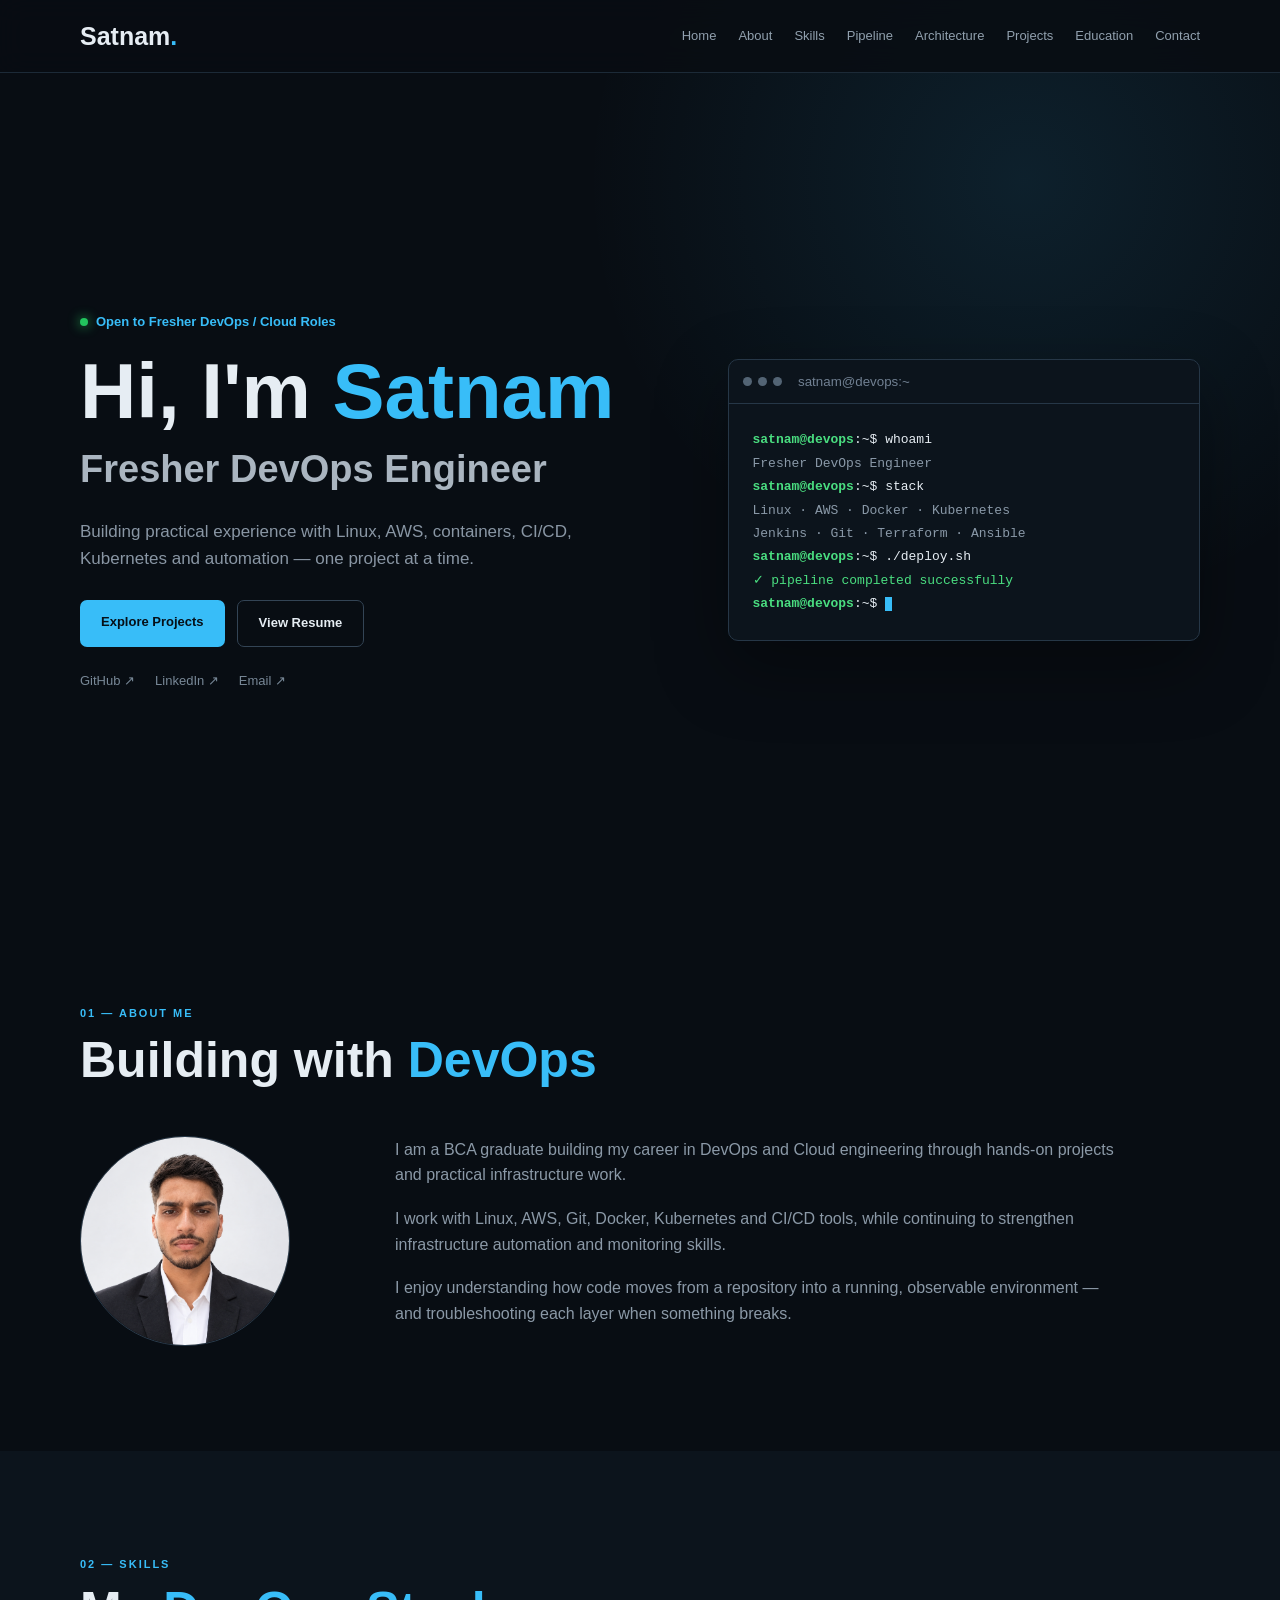
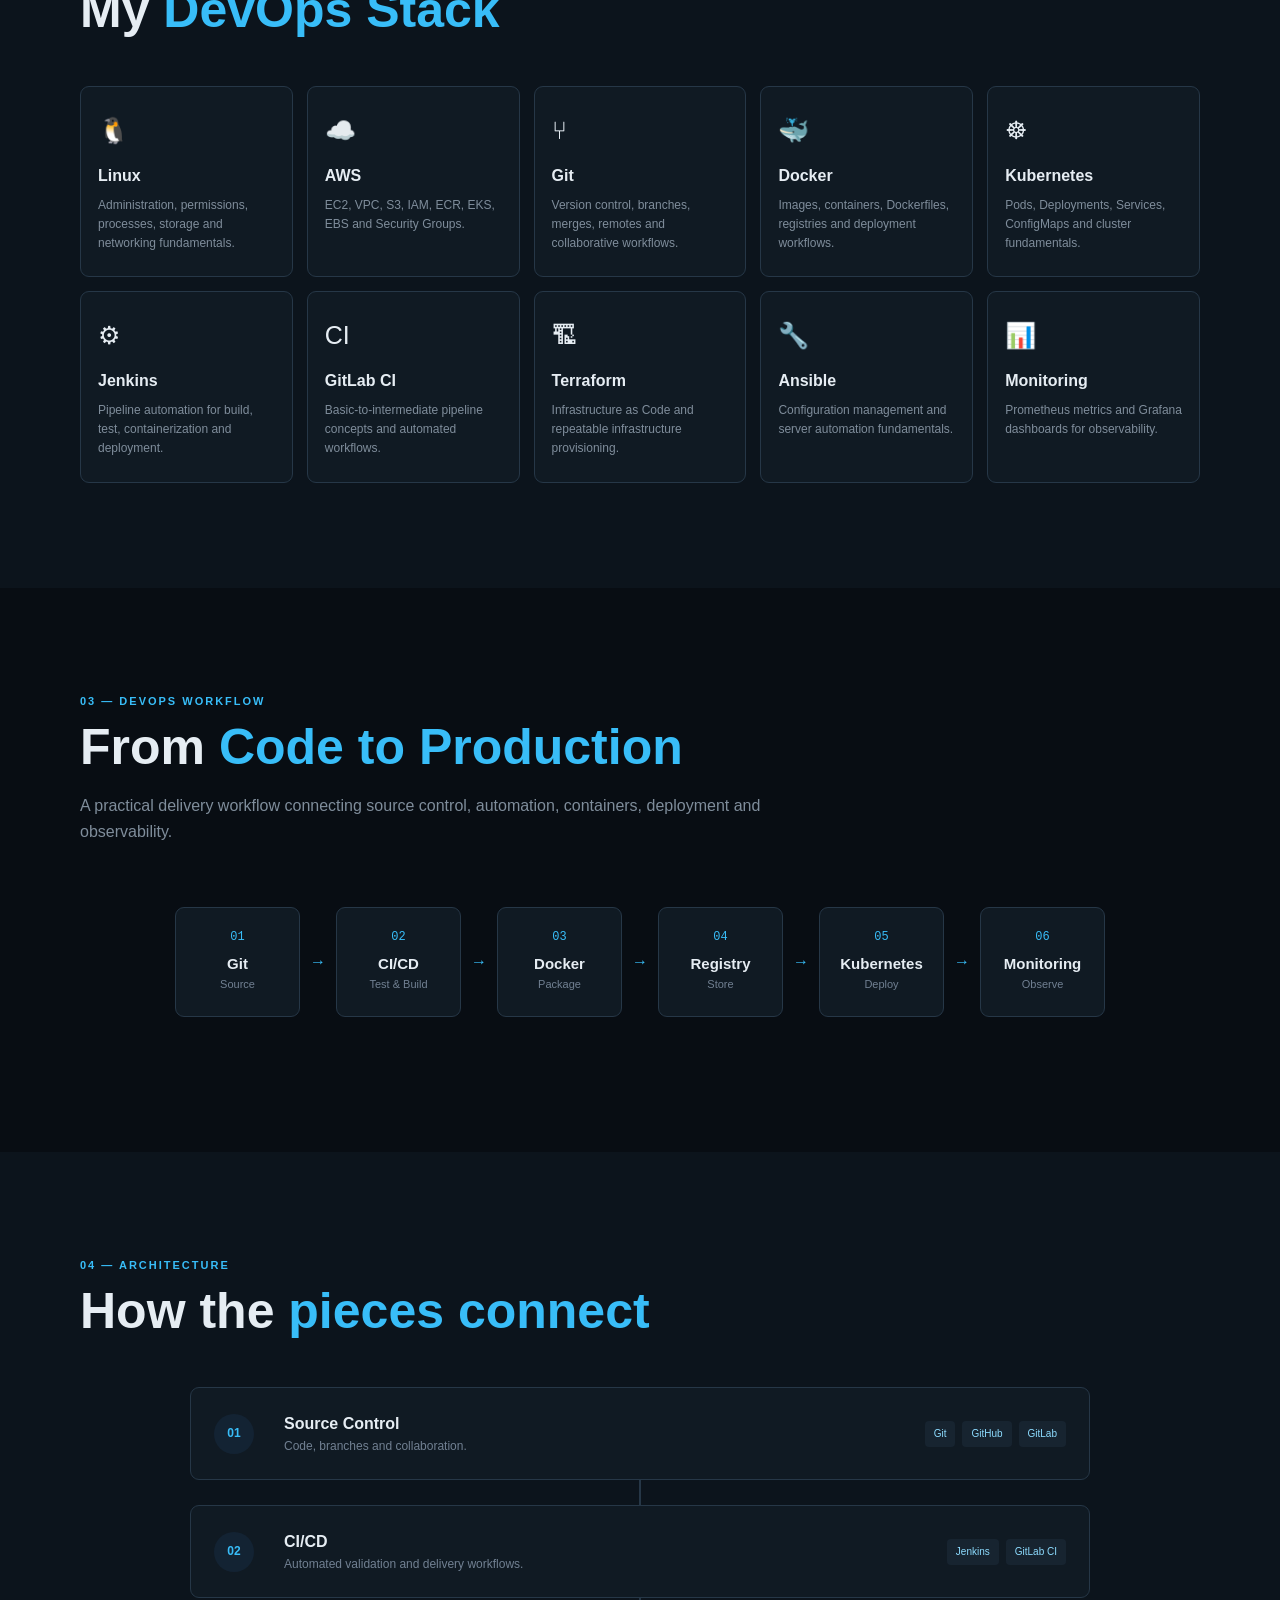
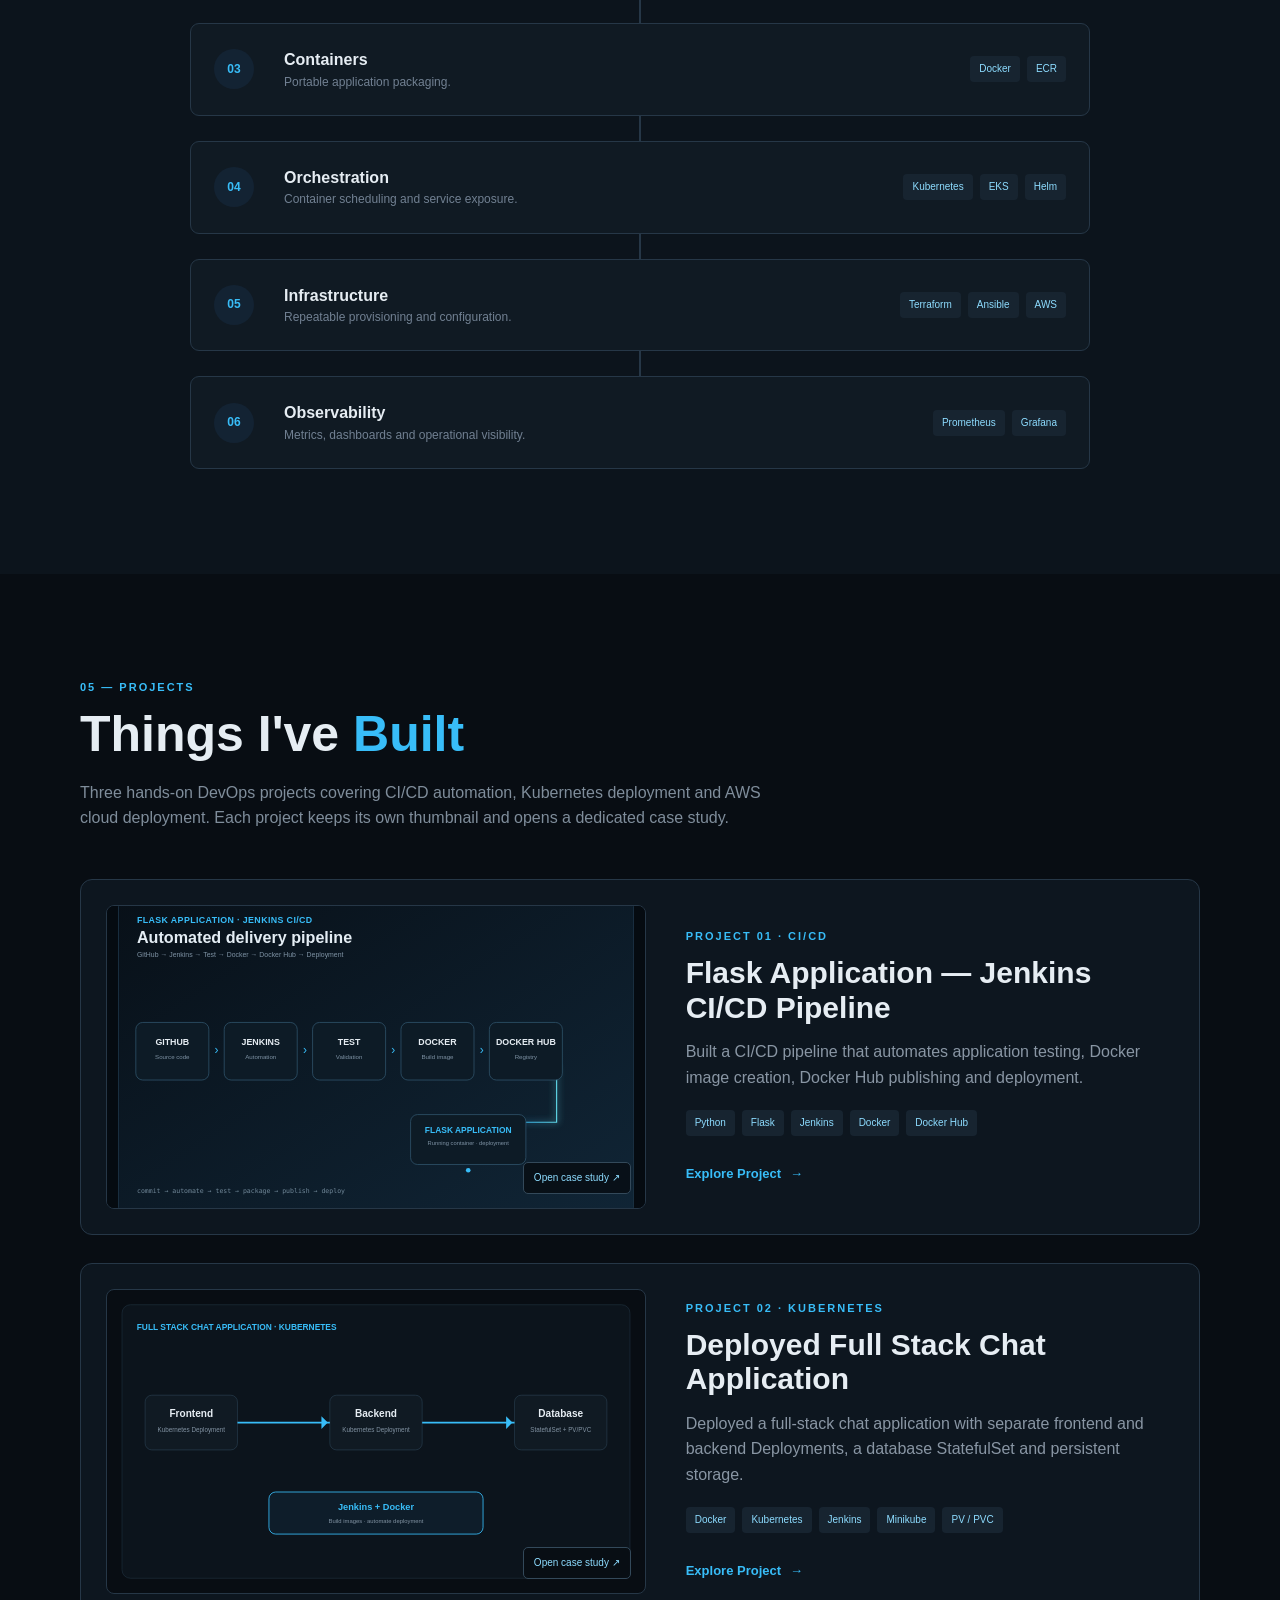
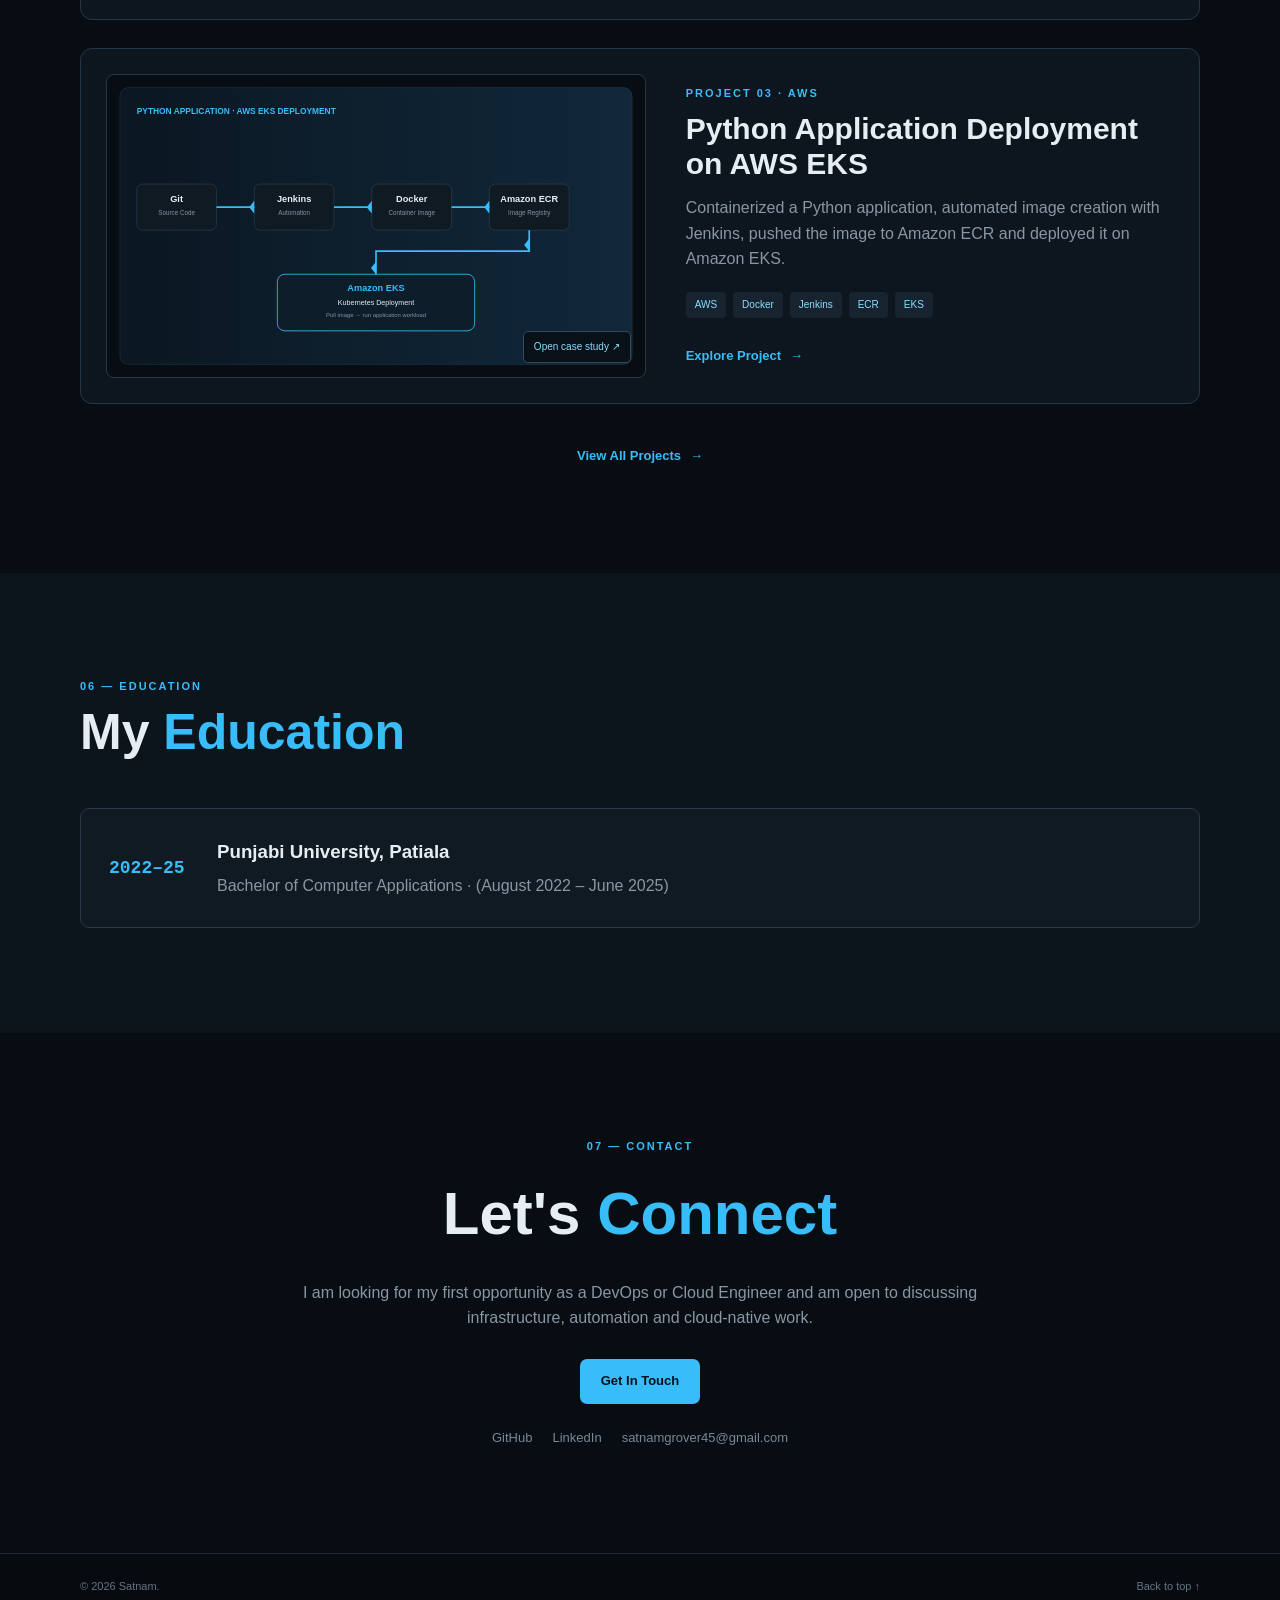
==== commit 2a692511: "updating Portfolio" ====
--- a/index.html
+++ b/index.html
@@ -1,2448 +1,173 @@
-<!DOCTYPE html>
-<html lang="en">
-<head>
-    <meta charset="UTF-8">
-    <meta name="viewport" content="width=device-width, initial-scale=1.0">
-
-    <title>Satnam | DevOps Engineer</title>
-
-    <meta
-        name="description"
-        content="Satnam's DevOps Engineer portfolio — Linux, AWS, Docker, Kubernetes, Jenkins, CI/CD and Cloud."
-    >
-
-    <link rel="stylesheet" href="style.css">
-</head>
-
-<body>
-
-    <!-- =========================================
-         BACKGROUND
-    ========================================== -->
-
-    <div class="background-grid"></div>
-    <div class="noise"></div>
-
-    <div class="glow glow-1"></div>
-    <div class="glow glow-2"></div>
-    <div class="glow glow-3"></div>
-
-
-    <!-- =========================================
-         NAVIGATION
-    ========================================== -->
-
-    <header class="navbar">
-
-        <div class="nav-container">
-
-            <a href="#home" class="logo">
-                <span class="logo-bracket">&lt;</span>
-                <span>SATNAM</span>
-                <span class="logo-bracket">/&gt;</span>
-            </a>
-
-            <nav class="nav-links">
-
-                <a href="#home" class="nav-link active">Home</a>
-                <a href="#about" class="nav-link">About</a>
-                <a href="#skills" class="nav-link">Skills</a>
-                <a href="#pipeline" class="nav-link">Pipeline</a>
-                <a href="#projects" class="nav-link">Projects</a>
-                <a href="#education" class="nav-link">Education</a>
-                <a href="#contact" class="nav-link">Contact</a>
-
-            </nav>
-
-            <button class="menu-button" aria-label="Open navigation">
-                <span></span>
-                <span></span>
-                <span></span>
-            </button>
-
-        </div>
-
-    </header>
-
-
-    <main>
-
-
-        <!-- =========================================
-             HERO
-        ========================================== -->
-
-        <section id="home" class="hero section">
-
-            <div class="hero-container">
-
-                <!-- LEFT SIDE -->
-
-                <div class="hero-content reveal">
-
-                    <div class="status-badge">
-                        <span class="status-dot"></span>
-                        OPEN TO DEVOPS OPPORTUNITIES
-                    </div>
-
-                    <p class="hero-small-text">
-                        HELLO, I'M
-                    </p>
-
-                    <h1 class="hero-title">
-                        SATNAM
-                    </h1>
-
-                    <h2 class="hero-role">
-                        <span>Fresher</span>
-                        DevOps Engineer
-                    </h2>
-
-                    <p class="hero-description">
-
-                        I build, automate and deploy applications using
-                        modern DevOps practices. My focus is on Linux,
-                        Cloud, Containers, CI/CD and Kubernetes while
-                        continuously strengthening my engineering skills.
-
-                    </p>
-
-                    <div class="hero-buttons">
-
-                        <a href="#projects" class="btn btn-primary">
-                            Explore My Work
-                            <span>↗</span>
-                        </a>
-
-                        <a href="#contact" class="btn btn-secondary">
-                            Contact Me
-                        </a>
-
-                    </div>
-
-                    <div class="hero-tech-line">
-
-                        <span>LINUX</span>
-                        <i></i>
-
-                        <span>AWS</span>
-                        <i></i>
-
-                        <span>DOCKER</span>
-                        <i></i>
-
-                        <span>KUBERNETES</span>
-                        <i></i>
-
-                        <span>CI/CD</span>
-
-                    </div>
-
-                </div>
-
-
-                <!-- 3D DEVOPS ENVIRONMENT -->
-
-                <div class="hero-visual reveal">
-
-                    <div class="scene">
-
-                        <div class="orbit orbit-1"></div>
-                        <div class="orbit orbit-2"></div>
-                        <div class="orbit orbit-3"></div>
-
-                        <!-- CENTRAL 3D CORE -->
-
-                        <div class="devops-core">
-
-                            <div class="core-face front">
-                                <span>&lt;/&gt;</span>
-                                <small>DEVOPS</small>
-                            </div>
-
-                            <div class="core-face back">
-                                <span>⚙</span>
-                                <small>AUTOMATE</small>
-                            </div>
-
-                            <div class="core-face right">
-                                <span>☁</span>
-                                <small>CLOUD</small>
-                            </div>
-
-                            <div class="core-face left">
-                                <span>◈</span>
-                                <small>DEPLOY</small>
-                            </div>
-
-                            <div class="core-face top">
-                                <span>CI</span>
-                            </div>
-
-                            <div class="core-face bottom">
-                                <span>CD</span>
-                            </div>
-
-                        </div>
-
-
-                        <!-- FLOATING TECHNOLOGY NODES -->
-
-                        <div class="tech-node node-linux">
-                            <span>⌘</span>
-                            <strong>Linux</strong>
-                        </div>
-
-                        <div class="tech-node node-git">
-                            <span>⑂</span>
-                            <strong>Git</strong>
-                        </div>
-
-                        <div class="tech-node node-docker">
-                            <span>◉</span>
-                            <strong>Docker</strong>
-                        </div>
-
-                        <div class="tech-node node-k8s">
-                            <span>☸</span>
-                            <strong>K8s</strong>
-                        </div>
-
-                        <div class="tech-node node-aws">
-                            <span>◇</span>
-                            <strong>AWS</strong>
-                        </div>
-
-                        <div class="tech-node node-monitor">
-                            <span>◌</span>
-                            <strong>Monitor</strong>
-                        </div>
-
-                    </div>
-
-                </div>
-
-            </div>
-
-
-            <!-- HERO BOTTOM -->
-
-            <div class="hero-scroll">
-
-                <span class="scroll-line"></span>
-
-                <span>SCROLL TO EXPLORE</span>
-
-            </div>
-
-        </section>
-
-
-
-        <!-- =========================================
-             QUICK PROFILE
-        ========================================== -->
-
-        <section class="quick-profile">
-
-            <div class="container">
-
-                <div class="profile-grid">
-
-                    <div class="profile-item reveal">
-
-                        <span class="profile-number">01</span>
-
-                        <div>
-                            <strong>DevOps Focus</strong>
-                            <p>
-                                Automation, deployment and infrastructure
-                            </p>
-                        </div>
-
-                    </div>
-
-
-                    <div class="profile-item reveal">
-
-                        <span class="profile-number">02</span>
-
-                        <div>
-                            <strong>Cloud + Containers</strong>
-                            <p>
-                                AWS, Docker and Kubernetes
-                            </p>
-                        </div>
-
-                    </div>
-
-
-                    <div class="profile-item reveal">
-
-                        <span class="profile-number">03</span>
-
-                        <div>
-                            <strong>CI/CD</strong>
-                            <p>
-                                Jenkins and GitLab CI workflows
-                            </p>
-                        </div>
-
-                    </div>
-
-
-                    <div class="profile-item reveal">
-
-                        <span class="profile-number">04</span>
-
-                        <div>
-                            <strong>Continuous Learning</strong>
-                            <p>
-                                Building practical projects
-                            </p>
-                        </div>
-
-                    </div>
-
-                </div>
-
-            </div>
-
-        </section>
-
-
-
-        <!-- =========================================
-             ABOUT
-        ========================================== -->
-
-        <section id="about" class="section about-section">
-
-            <div class="container">
-
-                <div class="section-heading reveal">
-
-                    <span class="section-index">01 / ABOUT</span>
-
-                    <h2>
-                        Building my path into
-                        <span>DevOps Engineering.</span>
-                    </h2>
-
-                    <p>
-                        I am a BCA graduate building my career around
-                        DevOps, cloud infrastructure and automation.
-                    </p>
-
-                </div>
-
-
-                <div class="about-grid">
-
-                    <div class="about-main reveal">
-
-                        <p class="large-text">
-
-                            My approach to DevOps is practical:
-                            understand the technology, build something
-                            with it, automate it, troubleshoot it and
-                            learn from the result.
-
-                        </p>
-
-                        <p>
-
-                            I have worked with Linux, Git, AWS, Docker,
-                            Kubernetes, Jenkins and other DevOps tools
-                            through hands-on projects. Rather than
-                            learning tools only theoretically, I focus
-                            on understanding how they connect together
-                            inside a real deployment workflow.
-
-                        </p>
-
-                        <p>
-
-                            My current goal is to start my professional
-                            journey as a <strong>DevOps Engineer</strong>
-                            and continue developing stronger skills in
-                            cloud infrastructure, CI/CD automation,
-                            containers, Kubernetes and infrastructure
-                            automation.
-
-                        </p>
-
-                    </div>
-
-
-                    <div class="about-terminal reveal">
-
-                        <div class="terminal-window">
-
-                            <div class="terminal-header">
-
-                                <div class="terminal-dots">
-                                    <span></span>
-                                    <span></span>
-                                    <span></span>
-                                </div>
-
-                                <span>satnam@devops:~</span>
-
-                            </div>
-
-
-                            <div class="terminal-body">
-
-                                <p>
-                                    <span class="terminal-prompt">$</span>
-                                    whoami
-                                </p>
-
-                                <p class="terminal-output">
-                                    satnam
-                                </p>
-
-                                <p>
-                                    <span class="terminal-prompt">$</span>
-                                    role
-                                </p>
-
-                                <p class="terminal-output">
-                                    fresher-devops-engineer
-                                </p>
-
-                                <p>
-                                    <span class="terminal-prompt">$</span>
-                                    focus
-                                </p>
-
-                                <p class="terminal-output">
-                                    linux cloud containers ci/cd
-                                </p>
-
-                                <p>
-                                    <span class="terminal-prompt">$</span>
-                                    pipeline
-                                </p>
-
-                                <p class="terminal-output">
-                                    git → ci/cd → docker → kubernetes
-                                    → monitoring
-                                </p>
-
-                                <p>
-                                    <span class="terminal-prompt">$</span>
-                                    status
-                                </p>
-
-                                <p class="terminal-output cursor">
-                                    learning_and_building_
-                                </p>
-
-                            </div>
-
-                        </div>
-
-                    </div>
-
-                </div>
-
-            </div>
-
-        </section>
-
-
-
-        <!-- =========================================
-             DEVOPS MINDSET
-        ========================================== -->
-
-        <section class="section mindset-section">
-
-            <div class="container">
-
-                <div class="section-heading center reveal">
-
-                    <span class="section-index">
-                        02 / DEVOPS MINDSET
-                    </span>
-
-                    <h2>
-                        From <span>code</span> to
-                        <span>production.</span>
-                    </h2>
-
-                    <p>
-                        The workflow I am learning to build and automate.
-                    </p>
-
-                </div>
-
-
-                <div class="mindset-flow">
-
-                    <div class="flow-item reveal">
-
-                        <div class="flow-number">01</div>
-                        <div class="flow-icon">⌘</div>
-
-                        <h3>CODE</h3>
-
-                        <p>
-                            Application source code managed with Git
-                            and GitHub.
-                        </p>
-
-                    </div>
-
-
-                    <div class="flow-connector"></div>
-
-
-                    <div class="flow-item reveal">
-
-                        <div class="flow-number">02</div>
-                        <div class="flow-icon">⚙</div>
-
-                        <h3>BUILD</h3>
-
-                        <p>
-                            CI pipelines automatically build and
-                            validate the application.
-                        </p>
-
-                    </div>
-
-
-                    <div class="flow-connector"></div>
-
-
-                    <div class="flow-item reveal">
-
-                        <div class="flow-number">03</div>
-                        <div class="flow-icon">▣</div>
-
-                        <h3>CONTAINERIZE</h3>
-
-                        <p>
-                            Docker packages applications into
-                            portable containers.
-                        </p>
-
-                    </div>
-
-
-                    <div class="flow-connector"></div>
-
-
-                    <div class="flow-item reveal">
-
-                        <div class="flow-number">04</div>
-                        <div class="flow-icon">☸</div>
-
-                        <h3>DEPLOY</h3>
-
-                        <p>
-                            Kubernetes and cloud infrastructure
-                            run the application.
-                        </p>
-
-                    </div>
-
-
-                    <div class="flow-connector"></div>
-
-
-                    <div class="flow-item reveal">
-
-                        <div class="flow-number">05</div>
-                        <div class="flow-icon">◌</div>
-
-                        <h3>MONITOR</h3>
-
-                        <p>
-                            Metrics and dashboards help observe
-                            running applications.
-                        </p>
-
-                    </div>
-
-                </div>
-
-            </div>
-
-        </section>
-
-
-
-        <!-- =========================================
-             SKILLS
-        ========================================== -->
-
-        <section id="skills" class="section skills-section">
-
-            <div class="container">
-
-                <div class="section-heading reveal">
-
-                    <span class="section-index">
-                        03 / TECHNICAL SKILLS
-                    </span>
-
-                    <h2>
-                        Tools I use,
-                        <span>skills I am building.</span>
-                    </h2>
-
-                    <p>
-                        Honest proficiency levels based on my practical
-                        learning and projects.
-                    </p>
-
-                </div>
-
-
-                <div class="skills-grid">
-
-
-                    <!-- LINUX -->
-
-                    <article class="skill-card reveal">
-
-                        <div class="skill-top">
-
-                            <div class="skill-icon">⌘</div>
-
-                            <span class="skill-level">
-                                INTERMEDIATE
-                            </span>
-
-                        </div>
-
-                        <h3>Linux</h3>
-
-                        <div class="skill-bar">
-                            <span style="--level: 68%"></span>
-                        </div>
-
-                        <p>
-                            Comfortable with Linux fundamentals,
-                            filesystem navigation, permissions,
-                            users, processes, storage, networking
-                            and common system administration commands.
-                        </p>
-
-                        <div class="skill-tags">
-                            <span>CLI</span>
-                            <span>Permissions</span>
-                            <span>Processes</span>
-                            <span>Storage</span>
-                        </div>
-
-                    </article>
-
-
-                    <!-- GIT -->
-
-                    <article class="skill-card reveal">
-
-                        <div class="skill-top">
-
-                            <div class="skill-icon">⑂</div>
-
-                            <span class="skill-level">
-                                INTERMEDIATE+
-                            </span>
-
-                        </div>
-
-                        <h3>Git</h3>
-
-                        <div class="skill-bar">
-                            <span style="--level: 72%"></span>
-                        </div>
-
-                        <p>
-                            Working knowledge of Git workflows,
-                            repositories, branches, commits, remotes,
-                            merging, fetching, pulling and pushing
-                            code to GitHub.
-                        </p>
-
-                        <div class="skill-tags">
-                            <span>Branches</span>
-                            <span>Remote</span>
-                            <span>Merge</span>
-                            <span>GitHub</span>
-                        </div>
-
-                    </article>
-
-
-                    <!-- AWS -->
-
-                    <article class="skill-card reveal">
-
-                        <div class="skill-top">
-
-                            <div class="skill-icon">◇</div>
-
-                            <span class="skill-level">
-                                BASIC / PRACTICAL
-                            </span>
-
-                        </div>
-
-                        <h3>AWS</h3>
-
-                        <div class="skill-bar">
-                            <span style="--level: 52%"></span>
-                        </div>
-
-                        <p>
-                            Practical familiarity with core AWS services
-                            used in DevOps projects and cloud deployments.
-                        </p>
-
-                        <div class="skill-tags">
-                            <span>EC2</span>
-                            <span>VPC</span>
-                            <span>S3</span>
-                            <span>ECR</span>
-                            <span>EKS</span>
-                            <span>IAM</span>
-                        </div>
-
-                    </article>
-
-
-                    <!-- DOCKER -->
-
-                    <article class="skill-card reveal">
-
-                        <div class="skill-top">
-
-                            <div class="skill-icon">◉</div>
-
-                            <span class="skill-level">
-                                INTERMEDIATE+
-                            </span>
-
-                        </div>
-
-                        <h3>Docker</h3>
-
-                        <div class="skill-bar">
-                            <span style="--level: 72%"></span>
-                        </div>
-
-                        <p>
-                            Comfortable creating Dockerfiles, building
-                            images, running containers, mapping ports,
-                            working with volumes and integrating Docker
-                            into CI/CD workflows.
-                        </p>
-
-                        <div class="skill-tags">
-                            <span>Dockerfile</span>
-                            <span>Images</span>
-                            <span>Containers</span>
-                            <span>Volumes</span>
-                        </div>
-
-                    </article>
-
-
-                    <!-- KUBERNETES -->
-
-                    <article class="skill-card reveal">
-
-                        <div class="skill-top">
-
-                            <div class="skill-icon">☸</div>
-
-                            <span class="skill-level">
-                                BASIC → INTERMEDIATE
-                            </span>
-
-                        </div>
-
-                        <h3>Kubernetes</h3>
-
-                        <div class="skill-bar">
-                            <span style="--level: 58%"></span>
-                        </div>
-
-                        <p>
-                            Working knowledge of Pods, Deployments,
-                            Services, StatefulSets, Persistent Volumes
-                            and Persistent Volume Claims, with practical
-                            deployment experience on Minikube.
-                        </p>
-
-                        <div class="skill-tags">
-                            <span>Pods</span>
-                            <span>Deployments</span>
-                            <span>Services</span>
-                            <span>StatefulSet</span>
-                            <span>PV/PVC</span>
-                        </div>
-
-                    </article>
-
-
-                    <!-- JENKINS -->
-
-                    <article class="skill-card reveal">
-
-                        <div class="skill-top">
-
-                            <div class="skill-icon">⚙</div>
-
-                            <span class="skill-level">
-                                INTERMEDIATE
-                            </span>
-
-                        </div>
-
-                        <h3>Jenkins</h3>
-
-                        <div class="skill-bar">
-                            <span style="--level: 67%"></span>
-                        </div>
-
-                        <p>
-                            Practical experience creating Jenkins
-                            pipelines that automate application
-                            build, testing, Docker image creation,
-                            registry push and deployment.
-                        </p>
-
-                        <div class="skill-tags">
-                            <span>Pipeline</span>
-                            <span>Automation</span>
-                            <span>CI/CD</span>
-                            <span>Docker</span>
-                        </div>
-
-                    </article>
-
-
-                    <!-- GITLAB CI -->
-
-                    <article class="skill-card reveal">
-
-                        <div class="skill-top">
-
-                            <div class="skill-icon">◈</div>
-
-                            <span class="skill-level">
-                                BASIC → INTERMEDIATE
-                            </span>
-
-                        </div>
-
-                        <h3>GitLab CI</h3>
-
-                        <div class="skill-bar">
-                            <span style="--level:55%"></span>
-                        </div>
-
-                        <p>
-                            Understanding of GitLab CI concepts,
-                            pipeline stages, jobs and automated
-                            application workflows.
-                        </p>
-
-                        <div class="skill-tags">
-                            <span>CI/CD</span>
-                            <span>Jobs</span>
-                            <span>Stages</span>
-                        </div>
-
-                    </article>
-
-
-                    <!-- TERRAFORM -->
-
-                    <article class="skill-card reveal">
-
-                        <div class="skill-top">
-
-                            <div class="skill-icon">△</div>
-
-                            <span class="skill-level">
-                                BASIC
-                            </span>
-
-                        </div>
-
-                        <h3>Terraform</h3>
-
-                        <div class="skill-bar">
-                            <span style="--level:42%"></span>
-                        </div>
-
-                        <p>
-                            Foundational understanding of Infrastructure
-                            as Code, Terraform configuration, resources,
-                            variables and infrastructure provisioning.
-                        </p>
-
-                        <div class="skill-tags">
-                            <span>IaC</span>
-                            <span>Resources</span>
-                            <span>Variables</span>
-                        </div>
-
-                    </article>
-
-
-                    <!-- ANSIBLE -->
-
-                    <article class="skill-card reveal">
-
-                        <div class="skill-top">
-
-                            <div class="skill-icon">A</div>
-
-                            <span class="skill-level">
-                                BASIC
-                            </span>
-
-                        </div>
-
-                        <h3>Ansible</h3>
-
-                        <div class="skill-bar">
-                            <span style="--level:40%"></span>
-                        </div>
-
-                        <p>
-                            Foundational knowledge of playbooks,
-                            inventories, tasks and configuration
-                            automation.
-                        </p>
-
-                        <div class="skill-tags">
-                            <span>Playbooks</span>
-                            <span>Inventory</span>
-                            <span>Automation</span>
-                        </div>
-
-                    </article>
-
-
-                    <!-- PROMETHEUS -->
-
-                    <article class="skill-card reveal">
-
-                        <div class="skill-top">
-
-                            <div class="skill-icon">◌</div>
-
-                            <span class="skill-level">
-                                BASIC
-                            </span>
-
-                        </div>
-
-                        <h3>Prometheus</h3>
-
-                        <div class="skill-bar">
-                            <span style="--level:40%"></span>
-                        </div>
-
-                        <p>
-                            Basic understanding of metrics collection,
-                            monitoring concepts and Prometheus-based
-                            application observation.
-                        </p>
-
-                        <div class="skill-tags">
-                            <span>Metrics</span>
-                            <span>Monitoring</span>
-                        </div>
-
-                    </article>
-
-
-                    <!-- GRAFANA -->
-
-                    <article class="skill-card reveal">
-
-                        <div class="skill-top">
-
-                            <div class="skill-icon">◫</div>
-
-                            <span class="skill-level">
-                                BASIC
-                            </span>
-
-                        </div>
-
-                        <h3>Grafana</h3>
-
-                        <div class="skill-bar">
-                            <span style="--level:40%"></span>
-                        </div>
-
-                        <p>
-                            Basic experience working with monitoring
-                            dashboards and visualizing application
-                            metrics.
-                        </p>
-
-                        <div class="skill-tags">
-                            <span>Dashboards</span>
-                            <span>Visualization</span>
-                        </div>
-
-                    </article>
-
-
-                    <!-- PYTHON -->
-
-                    <article class="skill-card programming-card reveal">
-
-                        <div class="skill-top">
-
-                            <div class="skill-icon">Py</div>
-
-                            <span class="skill-level">
-                                BASIC → INTERMEDIATE
-                            </span>
-
-                        </div>
-
-                        <h3>Python</h3>
-
-                        <div class="skill-bar">
-                            <span style="--level:52%"></span>
-                        </div>
-
-                        <p>
-                            Programming foundation developed through
-                            college work and practice, including
-                            variables, conditions, loops, functions,
-                            collections, files and exception handling.
-                        </p>
-
-                        <div class="skill-tags">
-                            <span>Logic</span>
-                            <span>Functions</span>
-                            <span>Files</span>
-                            <span>Exceptions</span>
-                        </div>
-
-                    </article>
-
-
-                    <!-- JAVA -->
-
-                    <article class="skill-card programming-card reveal">
-
-                        <div class="skill-top">
-
-                            <div class="skill-icon">J</div>
-
-                            <span class="skill-level">
-                                BASIC → INTERMEDIATE
-                            </span>
-
-                        </div>
-
-                        <h3>Java</h3>
-
-                        <div class="skill-bar">
-                            <span style="--level:52%"></span>
-                        </div>
-
-                        <p>
-                            Programming foundation demonstrated through
-                            a Java Swing college project involving GUI
-                            design, application logic and an order
-                            processing workflow.
-                        </p>
-
-                        <div class="skill-tags">
-                            <span>OOP</span>
-                            <span>Swing</span>
-                            <span>Logic</span>
-                        </div>
-
-                    </article>
-
-
-                    <!-- SQL -->
-
-                    <article class="skill-card programming-card reveal">
-
-                        <div class="skill-top">
-
-                            <div class="skill-icon">DB</div>
-
-                            <span class="skill-level">
-                                BASIC
-                            </span>
-
-                        </div>
-
-                        <h3>SQL</h3>
-
-                        <div class="skill-bar">
-                            <span style="--level:40%"></span>
-                        </div>
-
-                        <p>
-                            Basic understanding of relational databases,
-                            querying and working with structured data.
-                        </p>
-
-                        <div class="skill-tags">
-                            <span>Queries</span>
-                            <span>Database</span>
-                        </div>
-
-                    </article>
-
-                </div>
-
-            </div>
-
-        </section>
-
-
-
-        <!-- =========================================
-             PIPELINE
-        ========================================== -->
-
-        <section id="pipeline" class="section pipeline-section">
-
-            <div class="container">
-
-                <div class="section-heading center reveal">
-
-                    <span class="section-index">
-                        04 / DEVOPS PIPELINE
-                    </span>
-
-                    <h2>
-                        Automation is the
-                        <span>connection.</span>
-                    </h2>
-
-                    <p>
-                        A simplified view of the workflow behind my
-                        CI/CD projects.
-                    </p>
-
-                </div>
-
-
-                <div class="pipeline-wrapper reveal">
-
-                    <div class="pipeline-line"></div>
-
-
-                    <div class="pipeline-node">
-
-                        <div class="pipeline-icon">⑂</div>
-
-                        <span>01</span>
-
-                        <h3>Git</h3>
-
-                        <p>
-                            Push code
-                        </p>
-
-                    </div>
-
-
-                    <div class="pipeline-node">
-
-                        <div class="pipeline-icon">J</div>
-
-                        <span>02</span>
-
-                        <h3>Jenkins</h3>
-
-                        <p>
-                            Trigger pipeline
-                        </p>
-
-                    </div>
-
-
-                    <div class="pipeline-node">
-
-                        <div class="pipeline-icon">✓</div>
-
-                        <span>03</span>
-
-                        <h3>Test</h3>
-
-                        <p>
-                            Validate code
-                        </p>
-
-                    </div>
-
-
-                    <div class="pipeline-node">
-
-                        <div class="pipeline-icon">◉</div>
-
-                        <span>04</span>
-
-                        <h3>Docker</h3>
-
-                        <p>
-                            Build image
-                        </p>
-
-                    </div>
-
-
-                    <div class="pipeline-node">
-
-                        <div class="pipeline-icon">▣</div>
-
-                        <span>05</span>
-
-                        <h3>Registry</h3>
-
-                        <p>
-                            Store image
-                        </p>
-
-                    </div>
-
-
-                    <div class="pipeline-node">
-
-                        <div class="pipeline-icon">☸</div>
-
-                        <span>06</span>
-
-                        <h3>Deploy</h3>
-
-                        <p>
-                            Run application
-                        </p>
-
-                    </div>
-
-
-                    <div class="pipeline-node">
-
-                        <div class="pipeline-icon">◌</div>
-
-                        <span>07</span>
-
-                        <h3>Monitor</h3>
-
-                        <p>
-                            Observe system
-                        </p>
-
-                    </div>
-
-                </div>
-
-            </div>
-
-        </section>
-
-
-
-        <!-- =========================================
-             PROJECTS
-        ========================================== -->
-
-        <section id="projects" class="section projects-section">
-
-            <div class="container">
-
-                <div class="section-heading reveal">
-
-                    <span class="section-index">
-                        05 / FEATURED PROJECTS
-                    </span>
-
-                    <h2>
-                        Projects where I
-                        <span>built the workflow.</span>
-                    </h2>
-
-                    <p>
-                        My main DevOps projects focus on automation,
-                        containers, Kubernetes and cloud deployment.
-                    </p>
-
-                </div>
-
-
-                <!-- =================================
-                     PROJECT 01
-                ================================== -->
-
-                <article class="project-case reveal">
-
-                    <div class="project-number">
-                        01
-                    </div>
-
-
-                    <div class="project-header">
-
-                        <div>
-
-                            <span class="project-category">
-                                CI/CD AUTOMATION
-                            </span>
-
-                            <h3>
-                                Flask Jenkins CI/CD Pipeline
-                            </h3>
-
-                            <p class="project-slug">
-                                flask-jenkins-cicd-pipeline
-                            </p>
-
-                        </div>
-
-                        <span class="project-status">
-                            COMPLETED
-                        </span>
-
-                    </div>
-
-
-                    <div class="project-content">
-
-                        <div class="project-description">
-
-                            <h4>What I built</h4>
-
-                            <p>
-                                A fully automated CI/CD workflow for a
-                                Flask web application. When code is pushed
-                                to the main branch, Jenkins automatically
-                                starts the pipeline and handles the
-                                application workflow without manual
-                                intervention.
-                            </p>
-
-
-                            <h4>Automation flow</h4>
-
-                            <p>
-                                GitHub → Jenkins → Build → Test →
-                                Docker Build → Docker Hub → Deploy
-                            </p>
-
-
-                            <h4>Key learning</h4>
-
-                            <p>
-                                This project helped me understand how
-                                source control, CI/CD automation, Docker
-                                and application deployment work together
-                                as one workflow.
-                            </p>
-
-                        </div>
-
-
-                        <div class="project-architecture">
-
-                            <div class="architecture-title">
-                                PIPELINE ARCHITECTURE
-                            </div>
-
-                            <div class="architecture-flow">
-
-                                <div>GitHub</div>
-                                <span>→</span>
-                                <div>Jenkins</div>
-                                <span>→</span>
-                                <div>Test</div>
-                                <span>→</span>
-                                <div>Docker</div>
-                                <span>→</span>
-                                <div>Docker Hub</div>
-                                <span>→</span>
-                                <div>Live App</div>
-
-                            </div>
-
-                        </div>
-
-                    </div>
-
-
-                    <div class="project-footer">
-
-                        <div class="project-tech">
-
-                            <span>Linux</span>
-                            <span>Git</span>
-                            <span>GitHub</span>
-                            <span>Jenkins</span>
-                            <span>Docker</span>
-
-                        </div>
-
-                        <a
-                            href="https://github.com/satnamgrover/flask-jenkins-cicd-pipeline.git"
-                            target="_blank"
-                            rel="noopener noreferrer"
-                            class="project-link"
-                        >
-                            View Repository ↗
-                        </a>
-
-                    </div>
-
-                </article>
-
-
-
-                <!-- =================================
-                     PROJECT 02
-                ================================== -->
-
-                <article class="project-case reveal">
-
-                    <div class="project-number">
-                        02
-                    </div>
-
-
-                    <div class="project-header">
-
-                        <div>
-
-                            <span class="project-category">
-                                KUBERNETES + CI/CD
-                            </span>
-
-                            <h3>
-                                Full-Stack Chat Application
-                            </h3>
-
-                            <p class="project-slug">
-                                Deployed Full Stack chat-app
-                            </p>
-
-                        </div>
-
-                        <span class="project-status">
-                            COMPLETED
-                        </span>
-
-                    </div>
-
-
-                    <div class="project-content">
-
-                        <div class="project-description">
-
-                            <h4>What I built</h4>
-
-                            <p>
-                                I containerized and deployed the open-source
-                                "chattingo" full-stack chat application.
-                                I first ran the application locally and
-                                then created a Kubernetes-based deployment
-                                for its services.
-                            </p>
-
-
-                            <h4>Kubernetes architecture</h4>
-
-                            <p>
-                                Frontend and backend were deployed using
-                                Kubernetes Deployments, while the database
-                                used a StatefulSet with persistent storage
-                                through PersistentVolume and
-                                PersistentVolumeClaim.
-                            </p>
-
-
-                            <h4>Automation</h4>
-
-                            <p>
-                                Jenkins was used to automate the end-to-end
-                                workflow and deploy the application on
-                                Minikube without manually performing every
-                                deployment step.
-                            </p>
-
-                        </div>
-
-
-                        <div class="project-architecture kubernetes-architecture">
-
-                            <div class="architecture-title">
-                                KUBERNETES ARCHITECTURE
-                            </div>
-
-
-                            <div class="k8s-cluster">
-
-                                <div class="k8s-top">
-                                    Jenkins CI/CD
-                                </div>
-
-                                <div class="k8s-arrow">
-                                    ↓
-                                </div>
-
-
-                                <div class="k8s-services">
-
-                                    <div class="k8s-service">
-                                        <strong>Frontend</strong>
-                                        <span>Deployment</span>
-                                    </div>
-
-                                    <div class="k8s-service">
-                                        <strong>Backend</strong>
-                                        <span>Deployment</span>
-                                    </div>
-
-                                    <div class="k8s-service database">
-                                        <strong>Database</strong>
-                                        <span>StatefulSet</span>
-                                        <small>PV + PVC</small>
-                                    </div>
-
-                                </div>
-
-                                <div class="k8s-bottom">
-                                    MINIKUBE
-                                </div>
-
-                            </div>
-
-                        </div>
-
-                    </div>
-
-
-                    <div class="project-footer">
-
-                        <div class="project-tech">
-
-                            <span>Linux</span>
-                            <span>Git</span>
-                            <span>Docker</span>
-                            <span>Kubernetes</span>
-                            <span>Jenkins</span>
-                            <span>Minikube</span>
-
-                        </div>
-
-                        <a
-                            href="https://github.com/satnamgrover/full-stack-chatt-app.git"
-                            target="_blank"
-                            rel="noopener noreferrer"
-                            class="project-link"
-                        >
-                            View Repository ↗
-                        </a>
-
-                    </div>
-
-                </article>
-
-
-
-                <!-- =================================
-                     PROJECT 03
-                ================================== -->
-
-                <article class="project-case reveal">
-
-                    <div class="project-number">
-                        03
-                    </div>
-
-
-                    <div class="project-header">
-
-                        <div>
-
-                            <span class="project-category">
-                                AWS + END-TO-END DEVOPS
-                            </span>
-
-                            <h3>
-                                Python Application on AWS EKS
-                            </h3>
-
-                            <p class="project-slug">
-                                devops-python-app
-                            </p>
-
-                        </div>
-
-                        <span class="project-status">
-                            COMPLETED
-                        </span>
-
-                    </div>
-
-
-                    <div class="project-content">
-
-                        <div class="project-description">
-
-                            <h4>What I built</h4>
-
-                            <p>
-                                A fully automated CI/CD pipeline for a
-                                Python application using Jenkins, Docker,
-                                Amazon ECR and Amazon EKS.
-                            </p>
-
-
-                            <h4>Deployment flow</h4>
-
-                            <p>
-                                GitHub → Jenkins → Build/Test →
-                                Docker Build → Amazon ECR →
-                                Amazon EKS → Running Application
-                            </p>
-
-
-                            <h4>Key learning</h4>
-
-                            <p>
-                                This project gave me practical exposure
-                                to connecting CI/CD automation with AWS
-                                container services and Kubernetes-based
-                                application deployment.
-                            </p>
-
-                        </div>
-
-
-                        <div class="project-architecture aws-architecture">
-
-                            <div class="architecture-title">
-                                AWS DEPLOYMENT ARCHITECTURE
-                            </div>
-
-
-                            <div class="aws-flow">
-
-                                <div class="aws-box">
-                                    <span>⑂</span>
-                                    GitHub
-                                </div>
-
-                                <span class="aws-arrow">→</span>
-
-                                <div class="aws-box">
-                                    <span>J</span>
-                                    Jenkins
-                                </div>
-
-                                <span class="aws-arrow">→</span>
-
-                                <div class="aws-box">
-                                    <span>◉</span>
-                                    Docker
-                                </div>
-
-                                <span class="aws-arrow">→</span>
-
-                                <div class="aws-box">
-                                    <span>◇</span>
-                                    Amazon ECR
-                                </div>
-
-                                <span class="aws-arrow">→</span>
-
-                                <div class="aws-box">
-                                    <span>☸</span>
-                                    Amazon EKS
-                                </div>
-
-                            </div>
-
-                        </div>
-
-                    </div>
-
-
-                    <div class="project-footer">
-
-                        <div class="project-tech">
-
-                            <span>Python</span>
-                            <span>Docker</span>
-                            <span>Jenkins</span>
-                            <span>AWS</span>
-                            <span>ECR</span>
-                            <span>EKS</span>
-
-                        </div>
-
-                        <a
-                            href="https://github.com/satnamgrover/DevOps-python-app.git"
-                            target="_blank"
-                            rel="noopener noreferrer"
-                            class="project-link"
-                        >
-                            View Repository ↗
-                        </a>
-
-                    </div>
-
-                </article>
-
-            </div>
-
-        </section>
-
-
-
-        <!-- =========================================
-             COLLEGE / PROGRAMMING PROJECT
-        ========================================== -->
-
-        <section class="section college-section">
-
-            <div class="container">
-
-                <div class="section-heading reveal">
-
-                    <span class="section-index">
-                        06 / PROGRAMMING LAB
-                    </span>
-
-                    <h2>
-                        Where programming meets
-                        <span>problem solving.</span>
-                    </h2>
-
-                    <p>
-                        Projects that demonstrate my programming
-                        foundation beyond DevOps tooling.
-                    </p>
-
-                </div>
-
-
-                <div class="college-project reveal">
-
-                    <div class="college-visual">
-
-                        <div class="pizza-card">
-
-                            <div class="pizza-icon">
-                                🍕
-                            </div>
-
-                            <span>JAVA / SWING</span>
-
-                            <strong>
-                                PIZZA ORDERING
-                            </strong>
-
-                            <small>
-                                COLLEGE PROJECT
-                            </small>
-
-                        </div>
-
-                    </div>
-
-
-                    <div class="college-content">
-
-                        <span class="project-category">
-                            COLLEGE PROJECT
-                        </span>
-
-                        <h3>
-                            Java Pizza Ordering System
-                        </h3>
-
-                        <p>
-                            A Java Swing-based desktop application
-                            developed as a college project to demonstrate
-                            programming logic, GUI development and
-                            application workflow.
-                        </p>
-
-
-                        <div class="feature-list">
-
-                            <div>
-                                <span>01</span>
-                                Pizza ordering workflow
-                            </div>
-
-                            <div>
-                                <span>02</span>
-                                Payment method selection
-                            </div>
-
-                            <div>
-                                <span>03</span>
-                                Order ID generation
-                            </div>
-
-                            <div>
-                                <span>04</span>
-                                Receipt generation
-                            </div>
-
-                        </div>
-
-
-                        <div class="project-tech">
-
-                            <span>Java</span>
-                            <span>Java Swing</span>
-                            <span>GUI</span>
-                            <span>Programming Logic</span>
-
-                        </div>
-
-                    </div>
-
-                </div>
-
-            </div>
-
-        </section>
-
-
-
-        <!-- =========================================
-             PROGRAMMING FOUNDATION
-        ========================================== -->
-
-        <section class="section programming-section">
-
-            <div class="container">
-
-                <div class="section-heading center reveal">
-
-                    <span class="section-index">
-                        07 / PROGRAMMING FOUNDATION
-                    </span>
-
-                    <h2>
-                        Understanding the code
-                        <span>behind the infrastructure.</span>
-                    </h2>
-
-                </div>
-
-
-                <div class="programming-grid">
-
-                    <div class="language-card reveal">
-
-                        <span class="language-number">01</span>
-
-                        <div class="language-symbol">
-                            Py
-                        </div>
-
-                        <h3>Python</h3>
-
-                        <p>
-                            My Python foundation covers programming
-                            fundamentals and basic automation-oriented
-                            concepts.
-                        </p>
-
-                        <div class="language-topics">
-                            Variables · Conditions · Loops · Functions
-                            · Lists · Dictionaries · Files · Exceptions
-                        </div>
-
-                    </div>
-
-
-                    <div class="language-card reveal">
-
-                        <span class="language-number">02</span>
-
-                        <div class="language-symbol">
-                            J
-                        </div>
-
-                        <h3>Java</h3>
-
-                        <p>
-                            Java gave me a foundation in object-oriented
-                            programming and desktop application
-                            development.
-                        </p>
-
-                        <div class="language-topics">
-                            Classes · Objects · Methods · OOP · Swing
-                            · GUI · Application Logic
-                        </div>
-
-                    </div>
-
-
-                    <div class="language-card reveal">
-
-                        <span class="language-number">03</span>
-
-                        <div class="language-symbol">
-                            DB
-                        </div>
-
-                        <h3>SQL</h3>
-
-                        <p>
-                            Basic understanding of relational databases,
-                            structured data and database queries.
-                        </p>
-
-                        <div class="language-topics">
-                            Tables · Queries · Data · Relational Concepts
-                        </div>
-
-                    </div>
-
-                </div>
-
-            </div>
-
-        </section>
-
-
-
-        <!-- =========================================
-             DEVOPS TOOLKIT
-        ========================================== -->
-
-        <section class="section toolkit-section">
-
-            <div class="container">
-
-                <div class="section-heading reveal">
-
-                    <span class="section-index">
-                        08 / DEVOPS TOOLKIT
-                    </span>
-
-                    <h2>
-                        My current
-                        <span>engineering toolkit.</span>
-                    </h2>
-
-                </div>
-
-
-                <div class="toolkit">
-
-                    <div class="toolkit-group reveal">
-
-                        <span class="toolkit-label">
-                            SOURCE CONTROL
-                        </span>
-
-                        <div class="toolkit-items">
-                            <span>Git</span>
-                            <span>GitHub</span>
-                        </div>
-
-                    </div>
-
-
-                    <div class="toolkit-group reveal">
-
-                        <span class="toolkit-label">
-                            CLOUD
-                        </span>
-
-                        <div class="toolkit-items">
-                            <span>AWS EC2</span>
-                            <span>VPC</span>
-                            <span>S3</span>
-                            <span>ECR</span>
-                            <span>EKS</span>
-                            <span>EBS</span>
-                            <span>IAM</span>
-                            <span>Security Groups</span>
-                        </div>
-
-                    </div>
-
-
-                    <div class="toolkit-group reveal">
-
-                        <span class="toolkit-label">
-                            CONTAINERS
-                        </span>
-
-                        <div class="toolkit-items">
-                            <span>Docker</span>
-                            <span>Dockerfile</span>
-                            <span>Container Registry</span>
-                        </div>
-
-                    </div>
-
-
-                    <div class="toolkit-group reveal">
-
-                        <span class="toolkit-label">
-                            CI/CD
-                        </span>
-
-                        <div class="toolkit-items">
-                            <span>Jenkins</span>
-                            <span>GitLab CI</span>
-                        </div>
-
-                    </div>
-
-
-                    <div class="toolkit-group reveal">
-
-                        <span class="toolkit-label">
-                            ORCHESTRATION
-                        </span>
-
-                        <div class="toolkit-items">
-                            <span>Kubernetes</span>
-                            <span>Minikube</span>
-                            <span>Deployments</span>
-                            <span>StatefulSets</span>
-                        </div>
-
-                    </div>
-
-
-                    <div class="toolkit-group reveal">
-
-                        <span class="toolkit-label">
-                            AUTOMATION / IaC
-                        </span>
-
-                        <div class="toolkit-items">
-                            <span>Terraform</span>
-                            <span>Ansible</span>
-                            <span>Bash</span>
-                        </div>
-
-                    </div>
-
-
-                    <div class="toolkit-group reveal">
-
-                        <span class="toolkit-label">
-                            OBSERVABILITY
-                        </span>
-
-                        <div class="toolkit-items">
-                            <span>Prometheus</span>
-                            <span>Grafana</span>
-                        </div>
-
-                    </div>
-
-                </div>
-
-            </div>
-
-        </section>
-
-
-
-        <!-- =========================================
-             LEARNING JOURNEY
-        ========================================== -->
-
-        <section class="section journey-section">
-
-            <div class="container">
-
-                <div class="section-heading center reveal">
-
-                    <span class="section-index">
-                        09 / JOURNEY
-                    </span>
-
-                    <h2>
-                        Learning by
-                        <span>building.</span>
-                    </h2>
-
-                    <p>
-                        My progression from programming fundamentals
-                        toward DevOps engineering.
-                    </p>
-
-                </div>
-
-
-                <div class="journey-line">
-
-                    <div class="journey-item reveal">
-
-                        <span class="journey-dot"></span>
-
-                        <span class="journey-label">
-                            FOUNDATION
-                        </span>
-
-                        <h3>
-                            Programming
-                        </h3>
-
-                        <p>
-                            Java, Python, SQL and application logic.
-                        </p>
-
-                    </div>
-
-
-                    <div class="journey-item reveal">
-
-                        <span class="journey-dot"></span>
-
-                        <span class="journey-label">
-                            SYSTEMS
-                        </span>
-
-                        <h3>
-                            Linux + Git
-                        </h3>
-
-                        <p>
-                            Operating systems, command line,
-                            version control and collaboration.
-                        </p>
-
-                    </div>
-
-
-                    <div class="journey-item reveal">
-
-                        <span class="journey-dot"></span>
-
-                        <span class="journey-label">
-                            AUTOMATION
-                        </span>
-
-                        <h3>
-                            CI/CD + Docker
-                        </h3>
-
-                        <p>
-                            Turning manual application workflows
-                            into automated pipelines.
-                        </p>
-
-                    </div>
-
-
-                    <div class="journey-item reveal">
-
-                        <span class="journey-dot"></span>
-
-                        <span class="journey-label">
-                            CLOUD
-                        </span>
-
-                        <h3>
-                            AWS + Kubernetes
-                        </h3>
-
-                        <p>
-                            Deploying containerized applications
-                            on cloud infrastructure.
-                        </p>
-
-                    </div>
-
-
-                    <div class="journey-item reveal">
-
-                        <span class="journey-dot"></span>
-
-                        <span class="journey-label">
-                            NEXT
-                        </span>
-
-                        <h3>
-                            Keep Building
-                        </h3>
-
-                        <p>
-                            Deeper cloud, automation, Kubernetes
-                            and infrastructure skills.
-                        </p>
-
-                    </div>
-
-                </div>
-
-            </div>
-
-        </section>
-
-
-
-        <!-- =========================================
-             EDUCATION
-        ========================================== -->
-
-        <section id="education" class="section education-section">
-
-            <div class="container">
-
-                <div class="section-heading reveal">
-
-                    <span class="section-index">
-                        10 / EDUCATION
-                    </span>
-
-                    <h2>
-                        Academic
-                        <span>foundation.</span>
-                    </h2>
-
-                </div>
-
-
-                <div class="education-card reveal">
-
-                    <div class="education-icon">
-                        BCA
-                    </div>
-
-                    <div class="education-content">
-
-                        <span>
-                            GRADUATE
-                        </span>
-
-                        <h3>
-                            Bachelor of Computer Applications
-                        </h3>
-
-                        <p>
-                            Academic foundation in computer applications,
-                            programming and software concepts.
-                        </p>
-
-                    </div>
-
-                    <div class="education-highlight">
-
-                        <strong>
-                            2nd
-                        </strong>
-
-                        <span>
-                            Position in Class
-                        </span>
-
-                    </div>
-
-                </div>
-
-            </div>
-
-        </section>
-
-
-
-        <!-- =========================================
-             CONTACT
-        ========================================== -->
-
-        <section id="contact" class="section contact-section">
-
-            <div class="container">
-
-                <div class="contact-box reveal">
-
-                    <div class="contact-content">
-
-                        <span class="section-index">
-                            11 / CONTACT
-                        </span>
-
-                        <h2>
-                            Let's build something
-                            <span>automated.</span>
-                        </h2>
-
-                        <p>
-                            I am looking for an opportunity to start my
-                            professional journey in DevOps and contribute
-                            to real-world engineering teams.
-                        </p>
-
-                    </div>
-
-
-                    <!-- =====================================
-                         EDIT YOUR CONTACT DETAILS HERE
-                    ====================================== -->
-
-                    <div class="contact-links">
-
-                        <!-- EDIT EMAIL -->
-
-                        <a
-                            href="mailto:satnamgrover45@gmail.com"
-                            class="contact-link"
-                        >
-
-                            <span class="contact-label">
-                                EMAIL
-                            </span>
-
-                            <strong>
-                                Satnamgrover45@gmail.com
-                            </strong>
-
-                            <span>↗</span>
-
-                        </a>
-
-
-                        <!-- EDIT GITHUB -->
-
-                        <a
-                            href="https://github.com/satnamgrover"
-                            target="_blank"
-                            rel="noopener noreferrer"
-                            class="contact-link"
-                        >
-
-                            <span class="contact-label">
-                                GITHUB
-                            </span>
-
-                            <strong>
-                                https://github.com/satnamgrover
-                            </strong>
-
-                            <span>↗</span>
-
-                        </a>
-
-
-                        <!-- EDIT LINKEDIN -->
-
-                        <a
-                            href="https://linkedin.com/in/satnamgrover~"
-                            target="_blank"
-                            rel="noopener noreferrer"
-                            class="contact-link"
-                        >
-
-                            <span class="contact-label">
-                                LINKEDIN
-                            </span>
-
-                            <strong>
-                                linkedin.com/in/satnamgrover
-                            </strong>
-
-                            <span>↗</span>
-
-                        </a>
-
-
-                        <!-- EDIT RESUME -->
-
-                        <a
-                            href="assets/resume.pdf"
-                            target="_blank"
-                            class="contact-link"
-                        >
-
-                            <span class="contact-label">
-                                RESUME
-                            </span>
-
-                            <strong>
-                                View Resume
-                            </strong>
-
-                            <span>↗</span>
-
-                        </a>
-
-                    </div>
-
-                </div>
-
-            </div>
-
-        </section>
-
-    </main>
-
-
-
-    <!-- =========================================
-         FOOTER
-    ========================================== -->
-
-    <footer class="footer">
-
-        <div class="container footer-container">
-
-            <div class="footer-brand">
-
-                <span class="logo-bracket">&lt;</span>
-                SATNAM
-                <span class="logo-bracket">/&gt;</span>
-
-            </div>
-
-            <p>
-                Building. Automating. Learning.
-            </p>
-
-            <span>
-                © 2026 Satnam
-            </span>
-
-        </div>
-
-    </footer>
-
-
-
-    <!-- =========================================
-         BACK TO TOP
-    ========================================== -->
-
-    <button
-        class="back-to-top"
-        aria-label="Back to top"
-    >
-        ↑
-    </button>
-
-
-    <script src="script.js"></script>
-
-</body>
+<!DOCTYPE html>
+<html lang="en">
+<head>
+<style>
+.profile-photo-wrap{position:relative;overflow:hidden;display:flex;align-items:center;justify-content:center;}
+.profile-photo{width:100%;height:100%;object-fit:cover;display:block;}
+.profile-fallback{position:absolute;inset:0;display:none;align-items:center;justify-content:center;}
+</style>
+
+<meta charset="UTF-8">
+<meta name="viewport" content="width=device-width, initial-scale=1.0">
+<meta name="description" content="Satnam — Fresher DevOps Engineer portfolio featuring CI/CD, Docker, Kubernetes, AWS and monitoring projects.">
+<title>Satnam | DevOps Engineer</title>
+<link rel="stylesheet" href="style.css">
+</head>
+<body>
+<header class="navbar">
+  <div class="container nav-container">
+    <a href="#home" class="logo">Satnam<span>.</span></a>
+    <nav class="nav-links" id="navLinks">
+      <a href="#home">Home</a><a href="#about">About</a><a href="#skills">Skills</a>
+      <a href="#pipeline">Pipeline</a><a href="#architecture">Architecture</a>
+      <a href="#projects">Projects</a><a href="#education">Education</a><a href="#contact">Contact</a>
+    </nav>
+    <button class="menu-btn" id="menuBtn" aria-label="Open menu">☰</button>
+  </div>
+</header>
+
+<main>
+<section id="home" class="hero">
+  <div class="container hero-container">
+    <div class="hero-content reveal">
+      <p class="eyebrow"><span class="status-dot"></span> Open to Fresher DevOps / Cloud Roles</p>
+      <h1>Hi, I'm <span>Satnam</span></h1>
+      <h2>Fresher DevOps Engineer</h2>
+      <p class="hero-description">Building practical experience with Linux, AWS, containers, CI/CD, Kubernetes and automation — one project at a time.</p>
+      <div class="hero-buttons">
+        <a href="#projects" class="btn btn-primary">Explore Projects</a>
+        <a href="assets/resume.pdf" class="btn btn-secondary" target="_blank">View Resume</a>
+      </div>
+      <div class="social-links">
+        <a href="https://github.com/satnamgrover" target="_blank" rel="noopener">GitHub ↗</a>
+        <a href="https://www.linkedin.com/in/satnamgrover" target="_blank" rel="noopener">LinkedIn ↗</a>
+        <a href="mailto:satnamgrover45@gmail.com">Email ↗</a>
+      </div>
+    </div>
+    <div class="hero-terminal reveal">
+      <div class="terminal">
+        <div class="terminal-header"><div class="terminal-dots"><i></i><i></i><i></i></div><small>satnam@devops:~</small></div>
+        <div class="terminal-body">
+          <p><b>satnam@devops</b>:~$ whoami</p><p class="muted">Fresher DevOps Engineer</p>
+          <p><b>satnam@devops</b>:~$ stack</p><p class="muted">Linux · AWS · Docker · Kubernetes</p>
+          <p class="muted">Jenkins · Git · Terraform · Ansible</p>
+          <p><b>satnam@devops</b>:~$ ./deploy.sh</p><p class="success">✓ pipeline completed successfully</p>
+          <p><b>satnam@devops</b>:~$ <span class="cursor"></span></p>
+        </div>
+      </div>
+    </div>
+  </div>
+</section>
+
+<section id="about" class="section">
+  <div class="container">
+    <div class="section-heading"><p class="section-label">01 — ABOUT ME</p><h2>Building with <span>DevOps</span></h2></div>
+    <div class="about-content">
+      <div class="profile-placeholder profile-photo-wrap">
+        <img class="profile-photo" src="assets/profile/satnam-profile.png" alt="Satnam — DevOps Engineer" onerror="this.style.display='none'; this.nextElementSibling.style.display='flex';">
+        <span class="profile-fallback">SN</span>
+      </div>
+      <div class="about-text">
+        <p>I am a BCA graduate building my career in DevOps and Cloud engineering through hands-on projects and practical infrastructure work.</p>
+        <p>I work with Linux, AWS, Git, Docker, Kubernetes and CI/CD tools, while continuing to strengthen infrastructure automation and monitoring skills.</p>
+        <p>I enjoy understanding how code moves from a repository into a running, observable environment — and troubleshooting each layer when something breaks.</p>
+      </div>
+    </div>
+  </div>
+</section>
+
+<section id="skills" class="section section-dark">
+  <div class="container">
+    <div class="section-heading"><p class="section-label">02 — SKILLS</p><h2>My <span>DevOps Stack</span></h2></div>
+    <div class="skills-grid">
+      <div class="skill-card"><div class="skill-icon">🐧</div><h3>Linux</h3><p>Administration, permissions, processes, storage and networking fundamentals.</p></div>
+      <div class="skill-card"><div class="skill-icon">☁️</div><h3>AWS</h3><p>EC2, VPC, S3, IAM, ECR, EKS, EBS and Security Groups.</p></div>
+      <div class="skill-card"><div class="skill-icon">⑂</div><h3>Git</h3><p>Version control, branches, merges, remotes and collaborative workflows.</p></div>
+      <div class="skill-card"><div class="skill-icon">🐳</div><h3>Docker</h3><p>Images, containers, Dockerfiles, registries and deployment workflows.</p></div>
+      <div class="skill-card"><div class="skill-icon">☸</div><h3>Kubernetes</h3><p>Pods, Deployments, Services, ConfigMaps and cluster fundamentals.</p></div>
+      <div class="skill-card"><div class="skill-icon">⚙</div><h3>Jenkins</h3><p>Pipeline automation for build, test, containerization and deployment.</p></div>
+      <div class="skill-card"><div class="skill-icon">CI</div><h3>GitLab CI</h3><p>Basic-to-intermediate pipeline concepts and automated workflows.</p></div>
+      <div class="skill-card"><div class="skill-icon">🏗</div><h3>Terraform</h3><p>Infrastructure as Code and repeatable infrastructure provisioning.</p></div>
+      <div class="skill-card"><div class="skill-icon">🔧</div><h3>Ansible</h3><p>Configuration management and server automation fundamentals.</p></div>
+      <div class="skill-card"><div class="skill-icon">📊</div><h3>Monitoring</h3><p>Prometheus metrics and Grafana dashboards for observability.</p></div>
+    </div>
+  </div>
+</section>
+
+<section id="pipeline" class="section">
+  <div class="container">
+    <div class="section-heading"><p class="section-label">03 — DEVOPS WORKFLOW</p><h2>From <span>Code to Production</span></h2><p class="section-intro">A practical delivery workflow connecting source control, automation, containers, deployment and observability.</p></div>
+    <div class="pipeline">
+      <div class="pipeline-step"><strong>01</strong><h3>Git</h3><p>Source</p></div><b>→</b>
+      <div class="pipeline-step"><strong>02</strong><h3>CI/CD</h3><p>Test & Build</p></div><b>→</b>
+      <div class="pipeline-step"><strong>03</strong><h3>Docker</h3><p>Package</p></div><b>→</b>
+      <div class="pipeline-step"><strong>04</strong><h3>Registry</h3><p>Store</p></div><b>→</b>
+      <div class="pipeline-step"><strong>05</strong><h3>Kubernetes</h3><p>Deploy</p></div><b>→</b>
+      <div class="pipeline-step"><strong>06</strong><h3>Monitoring</h3><p>Observe</p></div>
+    </div>
+  </div>
+</section>
+
+<section id="architecture" class="section section-dark">
+  <div class="container">
+    <div class="section-heading"><p class="section-label">04 — ARCHITECTURE</p><h2>How the <span>pieces connect</span></h2></div>
+    <div class="architecture">
+      <div class="architecture-layer"><strong>01</strong><div><h3>Source Control</h3><p>Code, branches and collaboration.</p></div><div class="chips"><span>Git</span><span>GitHub</span><span>GitLab</span></div></div>
+      <div class="architecture-line"></div>
+      <div class="architecture-layer"><strong>02</strong><div><h3>CI/CD</h3><p>Automated validation and delivery workflows.</p></div><div class="chips"><span>Jenkins</span><span>GitLab CI</span></div></div>
+      <div class="architecture-line"></div>
+      <div class="architecture-layer"><strong>03</strong><div><h3>Containers</h3><p>Portable application packaging.</p></div><div class="chips"><span>Docker</span><span>ECR</span></div></div>
+      <div class="architecture-line"></div>
+      <div class="architecture-layer"><strong>04</strong><div><h3>Orchestration</h3><p>Container scheduling and service exposure.</p></div><div class="chips"><span>Kubernetes</span><span>EKS</span><span>Helm</span></div></div>
+      <div class="architecture-line"></div>
+      <div class="architecture-layer"><strong>05</strong><div><h3>Infrastructure</h3><p>Repeatable provisioning and configuration.</p></div><div class="chips"><span>Terraform</span><span>Ansible</span><span>AWS</span></div></div>
+      <div class="architecture-line"></div>
+      <div class="architecture-layer"><strong>06</strong><div><h3>Observability</h3><p>Metrics, dashboards and operational visibility.</p></div><div class="chips"><span>Prometheus</span><span>Grafana</span></div></div>
+    </div>
+  </div>
+</section>
+
+<section id="projects" class="section">
+  <div class="container">
+    <div class="section-heading"><p class="section-label">05 — PROJECTS</p><h2>Things I've <span>Built</span></h2><p class="section-intro">Three hands-on DevOps projects covering CI/CD automation, Kubernetes deployment and AWS cloud deployment. Each project keeps its own thumbnail and opens a dedicated case study.</p></div>
+    <div class="featured-projects">
+      <article class="featured-project">
+        <a class="project-visual" href="projects/flask-jenkins-cicd.html"><img src="assets/projects/flask-cicd/thumbnail.svg" alt="Flask Jenkins CI/CD pipeline thumbnail"><span class="visual-cta">Open case study ↗</span></a>
+        <div class="featured-project-content"><p class="project-label">PROJECT 01 · CI/CD</p><h3>Flask Application — Jenkins CI/CD Pipeline</h3><p>Built a CI/CD pipeline that automates application testing, Docker image creation, Docker Hub publishing and deployment.</p><div class="project-tags"><span>Python</span><span>Flask</span><span>Jenkins</span><span>Docker</span><span>Docker Hub</span></div><a class="project-view-btn" href="projects/flask-jenkins-cicd.html">Explore Project <span>→</span></a></div>
+      </article>
+      <article class="featured-project">
+        <a class="project-visual" href="projects/full-stack-chat-kubernetes.html"><img src="assets/projects/chat-app/architecture.svg" alt="Full stack chat Kubernetes architecture thumbnail"><span class="visual-cta">Open case study ↗</span></a>
+        <div class="featured-project-content"><p class="project-label">PROJECT 02 · KUBERNETES</p><h3>Deployed Full Stack Chat Application</h3><p>Deployed a full-stack chat application with separate frontend and backend Deployments, a database StatefulSet and persistent storage.</p><div class="project-tags"><span>Docker</span><span>Kubernetes</span><span>Jenkins</span><span>Minikube</span><span>PV / PVC</span></div><a class="project-view-btn" href="projects/full-stack-chat-kubernetes.html">Explore Project <span>→</span></a></div>
+      </article>
+      <article class="featured-project">
+        <a class="project-visual" href="projects/python-aws-eks.html"><img src="assets/projects/eks/architecture.svg" alt="Python application AWS EKS architecture thumbnail"><span class="visual-cta">Open case study ↗</span></a>
+        <div class="featured-project-content"><p class="project-label">PROJECT 03 · AWS</p><h3>Python Application Deployment on AWS EKS</h3><p>Containerized a Python application, automated image creation with Jenkins, pushed the image to Amazon ECR and deployed it on Amazon EKS.</p><div class="project-tags"><span>AWS</span><span>Docker</span><span>Jenkins</span><span>ECR</span><span>EKS</span></div><a class="project-view-btn" href="projects/python-aws-eks.html">Explore Project <span>→</span></a></div>
+      </article>
+    </div>
+    <div class="center"><a class="project-view-btn" href="projects.html">View All Projects <span>→</span></a></div>
+  </div>
+</section>
+<section id="education" class="section section-dark">
+  <div class="container">
+    <div class="section-heading"><p class="section-label">06 — EDUCATION</p><h2>My <span>Education</span></h2></div>
+    <div class="education-card">
+      <div class="education-year">2022–25</div>
+      <div><h3>Punjabi University, Patiala</h3><p>Bachelor of Computer Applications · (August 2022 – June 2025)</p></div>
+    </div>
+  </div>
+</section>
+
+<section id="contact" class="section contact-section">
+  <div class="container contact-content">
+    <p class="section-label">07 — CONTACT</p><h2>Let's <span>Connect</span></h2>
+    <p>I am looking for my first opportunity as a DevOps or Cloud Engineer and am open to discussing infrastructure, automation and cloud-native work.</p>
+    <a class="btn btn-primary" href="mailto:satnamgrover27@gmail.com">Get In Touch</a>
+    <div class="contact-links"><a href="https://github.com/satnamgrover" target="_blank">GitHub</a><a href="https://www.linkedin.com/in/satnamgrover" target="_blank">LinkedIn</a><a href="mailto:satnamgrover27@gmail.com">satnamgrover45@gmail.com</a></div>
+  </div>
+</section>
+</main>
+
+<footer><div class="container footer-content"><p>© 2026 Satnam.</p><a href="#home">Back to top ↑</a></div></footer>
+<script src="script.js"></script>
+</body>
 </html>
--- a/style.css
+++ b/style.css
@@ -1,4162 +1 @@
-/* =========================================================
-   SATNAM DEVOPS PORTFOLIO
-   STYLE.CSS
-   ========================================================= */
-
-
-/* =========================================================
-   01. ROOT VARIABLES
-   ========================================================= */
-
-:root {
-
-    --bg: #050914;
-    --bg-secondary: #08101e;
-    --bg-card: rgba(10, 22, 40, 0.72);
-
-    --surface: rgba(16, 31, 53, 0.65);
-    --surface-light: rgba(25, 47, 75, 0.45);
-
-    --cyan: #22d3ee;
-    --cyan-light: #67e8f9;
-    --blue: #3b82f6;
-    --blue-light: #60a5fa;
-
-    --text: #f1f5f9;
-    --text-secondary: #b7c4d6;
-    --text-muted: #718198;
-
-    --border: rgba(103, 232, 249, 0.16);
-    --border-light: rgba(255, 255, 255, 0.08);
-
-    --success: #34d399;
-
-    --container: 1180px;
-
-    --radius-small: 10px;
-    --radius: 18px;
-    --radius-large: 28px;
-
-    --transition: 0.3s ease;
-
-    --shadow:
-        0 25px 80px rgba(0, 0, 0, 0.35);
-
-    --glow:
-        0 0 35px rgba(34, 211, 238, 0.18);
-}
-
-
-/* =========================================================
-   02. RESET
-   ========================================================= */
-
-* {
-    margin: 0;
-    padding: 0;
-    box-sizing: border-box;
-}
-
-html {
-    scroll-behavior: smooth;
-    scroll-padding-top: 90px;
-}
-
-body {
-
-    font-family:
-        Inter,
-        "Segoe UI",
-        Roboto,
-        Arial,
-        sans-serif;
-
-    background: var(--bg);
-    color: var(--text);
-
-    line-height: 1.6;
-
-    overflow-x: hidden;
-}
-
-a {
-    color: inherit;
-    text-decoration: none;
-}
-
-button {
-    font: inherit;
-}
-
-img {
-    max-width: 100%;
-    display: block;
-}
-
-
-/* =========================================================
-   03. GLOBAL BACKGROUND
-   ========================================================= */
-
-.background-grid {
-
-    position: fixed;
-    inset: 0;
-
-    pointer-events: none;
-
-    background-image:
-        linear-gradient(
-            rgba(34, 211, 238, 0.035) 1px,
-            transparent 1px
-        ),
-        linear-gradient(
-            90deg,
-            rgba(34, 211, 238, 0.035) 1px,
-            transparent 1px
-        );
-
-    background-size: 55px 55px;
-
-    mask-image:
-        linear-gradient(
-            to bottom,
-            black 0%,
-            transparent 80%
-        );
-
-    z-index: -5;
-}
-
-
-.noise {
-
-    position: fixed;
-    inset: 0;
-
-    pointer-events: none;
-
-    opacity: 0.025;
-
-    z-index: 100;
-
-    background-image:
-        url("data:image/svg+xml,%3Csvg viewBox='0 0 180 180' xmlns='http://www.w3.org/2000/svg'%3E%3Cfilter id='n'%3E%3CfeTurbulence type='fractalNoise' baseFrequency='.8' numOctaves='3' stitchTiles='stitch'/%3E%3C/filter%3E%3Crect width='100%25' height='100%25' filter='url(%23n)' opacity='.35'/%3E%3C/svg%3E");
-}
-
-
-.glow {
-
-    position: fixed;
-
-    width: 500px;
-    height: 500px;
-
-    border-radius: 50%;
-
-    filter: blur(130px);
-
-    pointer-events: none;
-
-    z-index: -4;
-
-    opacity: 0.13;
-}
-
-
-.glow-1 {
-
-    top: -200px;
-    left: -150px;
-
-    background: var(--cyan);
-}
-
-
-.glow-2 {
-
-    top: 35%;
-    right: -250px;
-
-    background: var(--blue);
-}
-
-
-.glow-3 {
-
-    bottom: -300px;
-    left: 30%;
-
-    background: #0ea5e9;
-}
-
-
-/* =========================================================
-   04. GLOBAL CONTAINER
-   ========================================================= */
-
-.container {
-
-    width: min(
-        calc(100% - 40px),
-        var(--container)
-    );
-
-    margin: 0 auto;
-}
-
-
-.section {
-
-    position: relative;
-
-    padding:
-        130px 0;
-}
-
-
-/* =========================================================
-   05. NAVIGATION
-   ========================================================= */
-
-.navbar {
-
-    position: fixed;
-
-    top: 0;
-    left: 0;
-
-    width: 100%;
-
-    z-index: 1000;
-
-    border-bottom:
-        1px solid transparent;
-
-    transition:
-        background var(--transition),
-        border-color var(--transition),
-        backdrop-filter var(--transition);
-}
-
-
-.navbar.scrolled {
-
-    background:
-        rgba(5, 9, 20, 0.78);
-
-    backdrop-filter:
-        blur(18px);
-
-    border-bottom-color:
-        var(--border-light);
-}
-
-
-.nav-container {
-
-    width: min(
-        calc(100% - 40px),
-        var(--container)
-    );
-
-    height: 78px;
-
-    margin: 0 auto;
-
-    display: flex;
-
-    align-items: center;
-    justify-content: space-between;
-}
-
-
-.logo {
-
-    display: flex;
-
-    align-items: center;
-    gap: 5px;
-
-    font-size: 18px;
-
-    font-weight: 800;
-
-    letter-spacing: 0.12em;
-}
-
-
-.logo-bracket {
-
-    color: var(--cyan);
-
-    text-shadow:
-        0 0 15px
-        rgba(34, 211, 238, 0.6);
-}
-
-
-.nav-links {
-
-    display: flex;
-
-    align-items: center;
-
-    gap: 28px;
-}
-
-
-.nav-link {
-
-    position: relative;
-
-    color: var(--text-muted);
-
-    font-size: 13px;
-
-    font-weight: 600;
-
-    letter-spacing: 0.04em;
-
-    transition:
-        color var(--transition);
-}
-
-
-.nav-link::after {
-
-    content: "";
-
-    position: absolute;
-
-    left: 0;
-    bottom: -8px;
-
-    width: 0;
-    height: 1px;
-
-    background: var(--cyan);
-
-    box-shadow:
-        0 0 10px var(--cyan);
-
-    transition:
-        width var(--transition);
-}
-
-
-.nav-link:hover,
-.nav-link.active {
-
-    color: var(--text);
-}
-
-
-.nav-link:hover::after,
-.nav-link.active::after {
-
-    width: 100%;
-}
-
-
-.menu-button {
-
-    display: none;
-
-    width: 42px;
-    height: 42px;
-
-    border:
-        1px solid var(--border);
-
-    border-radius: 10px;
-
-    background:
-        rgba(15, 30, 50, 0.7);
-
-    cursor: pointer;
-
-    flex-direction: column;
-
-    align-items: center;
-    justify-content: center;
-
-    gap: 5px;
-}
-
-
-.menu-button span {
-
-    width: 18px;
-    height: 2px;
-
-    background: var(--text);
-}
-
-
-/* =========================================================
-   06. HERO
-   ========================================================= */
-
-.hero {
-
-    min-height: 100vh;
-
-    padding-top: 150px;
-
-    display: flex;
-
-    flex-direction: column;
-
-    justify-content: center;
-}
-
-
-.hero-container {
-
-    width: min(
-        calc(100% - 40px),
-        var(--container)
-    );
-
-    margin: auto;
-
-    display: grid;
-
-    grid-template-columns:
-        1fr 1fr;
-
-    align-items: center;
-
-    gap: 50px;
-}
-
-
-.status-badge {
-
-    display: inline-flex;
-
-    align-items: center;
-
-    gap: 10px;
-
-    padding:
-        8px 14px;
-
-    margin-bottom: 28px;
-
-    border:
-        1px solid
-        rgba(52, 211, 153, 0.2);
-
-    border-radius: 100px;
-
-    background:
-        rgba(52, 211, 153, 0.06);
-
-    color: #8deec5;
-
-    font-size: 10px;
-
-    font-weight: 700;
-
-    letter-spacing: 0.12em;
-}
-
-
-.status-dot {
-
-    width: 7px;
-    height: 7px;
-
-    border-radius: 50%;
-
-    background: var(--success);
-
-    box-shadow:
-        0 0 12px var(--success);
-
-    animation:
-        pulse-dot 2s infinite;
-}
-
-
-@keyframes pulse-dot {
-
-    0%,
-    100% {
-        opacity: 1;
-        transform: scale(1);
-    }
-
-    50% {
-        opacity: 0.45;
-        transform: scale(0.7);
-    }
-}
-
-
-.hero-small-text {
-
-    color: var(--cyan);
-
-    font-size: 13px;
-
-    font-weight: 700;
-
-    letter-spacing: 0.25em;
-
-    margin-bottom: 2px;
-}
-
-
-.hero-title {
-
-    font-size:
-        clamp(70px, 10vw, 145px);
-
-    line-height: 0.9;
-
-    letter-spacing: -0.07em;
-
-    font-weight: 900;
-
-    background:
-        linear-gradient(
-            135deg,
-            #ffffff 15%,
-            #a5f3fc 55%,
-            #3b82f6 100%
-        );
-
-    -webkit-background-clip: text;
-    background-clip: text;
-
-    color: transparent;
-
-    text-shadow:
-        0 10px 50px
-        rgba(34, 211, 238, 0.08);
-}
-
-
-.hero-role {
-
-    margin-top: 20px;
-
-    font-size:
-        clamp(25px, 3vw, 42px);
-
-    line-height: 1.1;
-
-    letter-spacing: -0.03em;
-}
-
-
-.hero-role span {
-
-    color: var(--cyan);
-}
-
-
-.hero-description {
-
-    max-width: 650px;
-
-    margin-top: 25px;
-
-    color: var(--text-secondary);
-
-    font-size: 16px;
-
-    line-height: 1.9;
-}
-
-
-.hero-buttons {
-
-    display: flex;
-
-    flex-wrap: wrap;
-
-    gap: 13px;
-
-    margin-top: 34px;
-}
-
-
-.btn {
-
-    display: inline-flex;
-
-    align-items: center;
-    justify-content: center;
-
-    gap: 12px;
-
-    min-height: 50px;
-
-    padding:
-        0 22px;
-
-    border-radius: 10px;
-
-    font-size: 13px;
-
-    font-weight: 700;
-
-    transition:
-        transform var(--transition),
-        box-shadow var(--transition),
-        background var(--transition);
-}
-
-
-.btn:hover {
-
-    transform:
-        translateY(-3px);
-}
-
-
-.btn-primary {
-
-    background:
-        linear-gradient(
-            135deg,
-            var(--cyan),
-            var(--blue)
-        );
-
-    color: #031019;
-
-    box-shadow:
-        0 12px 35px
-        rgba(34, 211, 238, 0.17);
-}
-
-
-.btn-primary:hover {
-
-    box-shadow:
-        0 18px 45px
-        rgba(34, 211, 238, 0.28);
-}
-
-
-.btn-secondary {
-
-    border:
-        1px solid var(--border);
-
-    background:
-        rgba(255, 255, 255, 0.025);
-
-    color: var(--text);
-}
-
-
-.btn-secondary:hover {
-
-    border-color:
-        rgba(34, 211, 238, 0.35);
-
-    background:
-        rgba(34, 211, 238, 0.05);
-}
-
-
-.hero-tech-line {
-
-    display: flex;
-
-    align-items: center;
-
-    flex-wrap: wrap;
-
-    gap: 11px;
-
-    margin-top: 38px;
-
-    color: var(--text-muted);
-
-    font-size: 9px;
-
-    font-weight: 700;
-
-    letter-spacing: 0.15em;
-}
-
-
-.hero-tech-line i {
-
-    width: 3px;
-    height: 3px;
-
-    border-radius: 50%;
-
-    background: var(--cyan);
-
-    opacity: 0.5;
-}
-
-
-/* =========================================================
-   07. 3D HERO SCENE
-   ========================================================= */
-
-.hero-visual {
-
-    min-height: 550px;
-
-    display: flex;
-
-    align-items: center;
-    justify-content: center;
-
-    perspective: 1200px;
-}
-
-
-.scene {
-
-    position: relative;
-
-    width: 480px;
-    height: 480px;
-
-    transform-style: preserve-3d;
-
-    animation:
-        scene-float 7s ease-in-out infinite;
-}
-
-
-@keyframes scene-float {
-
-    0%,
-    100% {
-        transform:
-            rotateX(4deg)
-            rotateY(-5deg)
-            translateY(0);
-    }
-
-    50% {
-        transform:
-            rotateX(-2deg)
-            rotateY(5deg)
-            translateY(-15px);
-    }
-}
-
-
-.orbit {
-
-    position: absolute;
-
-    left: 50%;
-    top: 50%;
-
-    border:
-        1px solid
-        rgba(34, 211, 238, 0.16);
-
-    border-radius: 50%;
-
-    transform:
-        translate(-50%, -50%)
-        rotateX(65deg);
-
-    transform-style: preserve-3d;
-}
-
-
-.orbit-1 {
-
-    width: 330px;
-    height: 330px;
-
-    animation:
-        orbit-spin 14s linear infinite;
-}
-
-
-.orbit-2 {
-
-    width: 400px;
-    height: 400px;
-
-    transform:
-        translate(-50%, -50%)
-        rotateX(65deg)
-        rotateY(35deg);
-
-    animation:
-        orbit-spin-reverse 19s linear infinite;
-}
-
-
-.orbit-3 {
-
-    width: 250px;
-    height: 250px;
-
-    transform:
-        translate(-50%, -50%)
-        rotateX(65deg)
-        rotateY(-40deg);
-
-    animation:
-        orbit-spin 11s linear infinite;
-}
-
-
-@keyframes orbit-spin {
-
-    from {
-        transform:
-            translate(-50%, -50%)
-            rotateX(65deg)
-            rotateZ(0);
-    }
-
-    to {
-        transform:
-            translate(-50%, -50%)
-            rotateX(65deg)
-            rotateZ(360deg);
-    }
-}
-
-
-@keyframes orbit-spin-reverse {
-
-    from {
-        transform:
-            translate(-50%, -50%)
-            rotateX(65deg)
-            rotateY(35deg)
-            rotateZ(360deg);
-    }
-
-    to {
-        transform:
-            translate(-50%, -50%)
-            rotateX(65deg)
-            rotateY(35deg)
-            rotateZ(0);
-    }
-}
-
-
-/* =========================================================
-   08. DEVOPS CUBE
-   ========================================================= */
-
-.devops-core {
-
-    position: absolute;
-
-    width: 170px;
-    height: 170px;
-
-    left: 50%;
-    top: 50%;
-
-    transform:
-        translate(-50%, -50%)
-        rotateX(-12deg)
-        rotateY(-20deg);
-
-    transform-style: preserve-3d;
-
-    animation:
-        cube-spin 18s linear infinite;
-}
-
-
-@keyframes cube-spin {
-
-    from {
-        transform:
-            translate(-50%, -50%)
-            rotateX(-12deg)
-            rotateY(-20deg)
-            rotateZ(0);
-    }
-
-    to {
-        transform:
-            translate(-50%, -50%)
-            rotateX(348deg)
-            rotateY(340deg)
-            rotateZ(360deg);
-    }
-}
-
-
-.core-face {
-
-    position: absolute;
-
-    width: 170px;
-    height: 170px;
-
-    display: flex;
-
-    flex-direction: column;
-
-    align-items: center;
-    justify-content: center;
-
-    border:
-        1px solid
-        rgba(103, 232, 249, 0.3);
-
-    background:
-        linear-gradient(
-            135deg,
-            rgba(20, 55, 83, 0.86),
-            rgba(5, 18, 34, 0.88)
-        );
-
-    box-shadow:
-        inset 0 0 40px
-        rgba(34, 211, 238, 0.05),
-        0 0 50px
-        rgba(34, 211, 238, 0.08);
-
-    backdrop-filter:
-        blur(10px);
-}
-
-
-.core-face span {
-
-    color: var(--cyan);
-
-    font-size: 35px;
-
-    font-weight: 900;
-
-    text-shadow:
-        0 0 20px
-        rgba(34, 211, 238, 0.5);
-}
-
-
-.core-face small {
-
-    margin-top: 7px;
-
-    color: var(--text-muted);
-
-    font-size: 8px;
-
-    font-weight: 800;
-
-    letter-spacing: 0.2em;
-}
-
-
-.front {
-    transform: translateZ(85px);
-}
-
-.back {
-    transform: rotateY(180deg) translateZ(85px);
-}
-
-.right {
-    transform:
-        rotateY(90deg)
-        translateZ(85px);
-}
-
-.left {
-    transform:
-        rotateY(-90deg)
-        translateZ(85px);
-}
-
-.top {
-    transform:
-        rotateX(90deg)
-        translateZ(85px);
-}
-
-.bottom {
-    transform:
-        rotateX(-90deg)
-        translateZ(85px);
-}
-
-
-/* =========================================================
-   09. FLOATING TECH NODES
-   ========================================================= */
-
-.tech-node {
-
-    position: absolute;
-
-    display: flex;
-
-    align-items: center;
-
-    gap: 9px;
-
-    padding:
-        9px 13px;
-
-    border:
-        1px solid
-        rgba(103, 232, 249, 0.15);
-
-    border-radius: 10px;
-
-    background:
-        rgba(6, 17, 31, 0.78);
-
-    backdrop-filter:
-        blur(12px);
-
-    box-shadow:
-        0 12px 35px
-        rgba(0, 0, 0, 0.25);
-
-    color: var(--text);
-
-    font-size: 10px;
-
-    font-weight: 700;
-
-    white-space: nowrap;
-}
-
-
-.tech-node span {
-
-    color: var(--cyan);
-
-    font-size: 16px;
-}
-
-
-.node-linux {
-
-    top: 75px;
-    left: 25px;
-
-    animation:
-        node-float 5s ease-in-out infinite;
-}
-
-
-.node-git {
-
-    top: 15px;
-    right: 80px;
-
-    animation:
-        node-float 6s ease-in-out infinite 0.5s;
-}
-
-
-.node-docker {
-
-    right: 0;
-    top: 210px;
-
-    animation:
-        node-float 5.5s ease-in-out infinite 1s;
-}
-
-
-.node-k8s {
-
-    right: 50px;
-    bottom: 65px;
-
-    animation:
-        node-float 6s ease-in-out infinite 1.5s;
-}
-
-
-.node-aws {
-
-    left: 35px;
-    bottom: 90px;
-
-    animation:
-        node-float 5.8s ease-in-out infinite 0.8s;
-}
-
-
-.node-monitor {
-
-    left: 0;
-    top: 285px;
-
-    animation:
-        node-float 6.5s ease-in-out infinite 1.2s;
-}
-
-
-@keyframes node-float {
-
-    0%,
-    100% {
-        transform:
-            translateY(0);
-    }
-
-    50% {
-        transform:
-            translateY(-12px);
-    }
-}
-
-
-/* =========================================================
-   10. HERO SCROLL
-   ========================================================= */
-
-.hero-scroll {
-
-    position: absolute;
-
-    bottom: 25px;
-
-    left: 50%;
-
-    transform:
-        translateX(-50%);
-
-    display: flex;
-
-    align-items: center;
-
-    gap: 12px;
-
-    color: var(--text-muted);
-
-    font-size: 9px;
-
-    font-weight: 700;
-
-    letter-spacing: 0.18em;
-}
-
-
-.scroll-line {
-
-    width: 40px;
-    height: 1px;
-
-    background:
-        linear-gradient(
-            90deg,
-            transparent,
-            var(--cyan)
-        );
-}
-
-
-/* =========================================================
-   11. QUICK PROFILE
-   ========================================================= */
-
-.quick-profile {
-
-    border-top:
-        1px solid var(--border-light);
-
-    border-bottom:
-        1px solid var(--border-light);
-
-    background:
-        rgba(8, 16, 30, 0.45);
-
-    backdrop-filter:
-        blur(10px);
-}
-
-
-.profile-grid {
-
-    display: grid;
-
-    grid-template-columns:
-        repeat(4, 1fr);
-}
-
-
-.profile-item {
-
-    display: flex;
-
-    align-items: flex-start;
-
-    gap: 15px;
-
-    padding: 28px 22px;
-
-    border-right:
-        1px solid var(--border-light);
-}
-
-
-.profile-item:last-child {
-    border-right: none;
-}
-
-
-.profile-number {
-
-    color: var(--cyan);
-
-    font-size: 10px;
-
-    font-weight: 800;
-
-    letter-spacing: 0.1em;
-}
-
-
-.profile-item strong {
-
-    display: block;
-
-    font-size: 12px;
-}
-
-
-.profile-item p {
-
-    margin-top: 4px;
-
-    color: var(--text-muted);
-
-    font-size: 10px;
-}
-
-
-/* =========================================================
-   12. SECTION HEADINGS
-   ========================================================= */
-
-.section-heading {
-
-    max-width: 780px;
-
-    margin-bottom: 60px;
-}
-
-
-.section-heading.center {
-
-    margin-left: auto;
-    margin-right: auto;
-
-    text-align: center;
-}
-
-
-.section-index {
-
-    display: block;
-
-    margin-bottom: 17px;
-
-    color: var(--cyan);
-
-    font-size: 10px;
-
-    font-weight: 800;
-
-    letter-spacing: 0.2em;
-}
-
-
-.section-heading h2 {
-
-    font-size:
-        clamp(35px, 5vw, 64px);
-
-    line-height: 1.05;
-
-    letter-spacing: -0.045em;
-}
-
-
-.section-heading h2 span {
-
-    color: var(--cyan);
-}
-
-
-.section-heading > p {
-
-    max-width: 650px;
-
-    margin-top: 18px;
-
-    color: var(--text-muted);
-
-    font-size: 15px;
-}
-
-
-.section-heading.center > p {
-
-    margin-left: auto;
-    margin-right: auto;
-}
-
-
-/* =========================================================
-   13. ABOUT
-   ========================================================= */
-
-.about-grid {
-
-    display: grid;
-
-    grid-template-columns:
-        1.05fr 0.95fr;
-
-    gap: 80px;
-
-    align-items: center;
-}
-
-
-.about-main p {
-
-    margin-bottom: 23px;
-
-    color: var(--text-secondary);
-
-    font-size: 15px;
-
-    line-height: 1.9;
-}
-
-
-.about-main .large-text {
-
-    color: var(--text);
-
-    font-size: 22px;
-
-    line-height: 1.55;
-
-    letter-spacing: -0.015em;
-}
-
-
-.about-main strong {
-    color: var(--cyan);
-}
-
-
-/* =========================================================
-   14. TERMINAL
-   ========================================================= */
-
-.terminal-window {
-
-    overflow: hidden;
-
-    border:
-        1px solid
-        rgba(103, 232, 249, 0.17);
-
-    border-radius:
-        var(--radius);
-
-    background:
-        rgba(4, 12, 23, 0.9);
-
-    box-shadow:
-        var(--shadow),
-        inset 0 1px 0
-        rgba(255,255,255,0.03);
-}
-
-
-.terminal-header {
-
-    height: 45px;
-
-    display: flex;
-
-    align-items: center;
-
-    justify-content: space-between;
-
-    padding:
-        0 15px;
-
-    border-bottom:
-        1px solid var(--border-light);
-
-    color: var(--text-muted);
-
-    font-size: 10px;
-
-    font-family: monospace;
-}
-
-
-.terminal-dots {
-
-    display: flex;
-
-    gap: 6px;
-}
-
-
-.terminal-dots span {
-
-    width: 8px;
-    height: 8px;
-
-    border-radius: 50%;
-
-    background: #34445a;
-}
-
-
-.terminal-body {
-
-    padding: 28px;
-
-    font-family:
-        "Courier New",
-        monospace;
-
-    font-size: 12px;
-
-    line-height: 1.7;
-}
-
-
-.terminal-body p {
-    margin-bottom: 5px;
-}
-
-
-.terminal-prompt {
-    color: var(--cyan);
-}
-
-
-.terminal-output {
-
-    color: #8ca0b7;
-
-    padding-left: 17px;
-
-    margin-bottom: 14px !important;
-}
-
-
-.cursor::after {
-
-    content: "";
-
-    display: inline-block;
-
-    width: 7px;
-    height: 13px;
-
-    margin-left: 4px;
-
-    vertical-align: middle;
-
-    background: var(--cyan);
-
-    animation:
-        terminal-blink 1s infinite;
-}
-
-
-@keyframes terminal-blink {
-
-    50% {
-        opacity: 0;
-    }
-}
-
-
-/* =========================================================
-   15. DEVOPS MINDSET
-   ========================================================= */
-
-.mindset-section {
-
-    background:
-        linear-gradient(
-            180deg,
-            transparent,
-            rgba(9, 27, 48, 0.4),
-            transparent
-        );
-}
-
-
-.mindset-flow {
-
-    display: flex;
-
-    align-items: stretch;
-
-    justify-content: center;
-}
-
-
-.flow-item {
-
-    flex: 1;
-
-    max-width: 190px;
-
-    padding: 25px 15px;
-
-    text-align: center;
-
-    border:
-        1px solid var(--border);
-
-    border-radius:
-        var(--radius-small);
-
-    background:
-        rgba(10, 25, 43, 0.45);
-
-    transition:
-        transform var(--transition),
-        border-color var(--transition),
-        background var(--transition);
-}
-
-
-.flow-item:hover {
-
-    transform:
-        translateY(-8px);
-
-    border-color:
-        rgba(34, 211, 238, 0.4);
-
-    background:
-        rgba(18, 42, 66, 0.65);
-}
-
-
-.flow-number {
-
-    color: var(--text-muted);
-
-    font-size: 9px;
-
-    font-weight: 800;
-}
-
-
-.flow-icon {
-
-    margin:
-        17px 0;
-
-    color: var(--cyan);
-
-    font-size: 30px;
-
-    text-shadow:
-        0 0 20px
-        rgba(34, 211, 238, 0.35);
-}
-
-
-.flow-item h3 {
-
-    font-size: 11px;
-
-    letter-spacing: 0.12em;
-}
-
-
-.flow-item p {
-
-    margin-top: 9px;
-
-    color: var(--text-muted);
-
-    font-size: 10px;
-
-    line-height: 1.6;
-}
-
-
-.flow-connector {
-
-    width: 35px;
-
-    height: 1px;
-
-    align-self: center;
-
-    background:
-        linear-gradient(
-            90deg,
-            transparent,
-            var(--cyan),
-            transparent
-        );
-
-    opacity: 0.5;
-}
-
-
-/* =========================================================
-   16. SKILLS
-   ========================================================= */
-
-.skills-grid {
-
-    display: grid;
-
-    grid-template-columns:
-        repeat(3, 1fr);
-
-    gap: 18px;
-}
-
-
-.skill-card {
-
-    position: relative;
-
-    padding: 25px;
-
-    min-height: 300px;
-
-    overflow: hidden;
-
-    border:
-        1px solid var(--border);
-
-    border-radius:
-        var(--radius);
-
-    background:
-        linear-gradient(
-            145deg,
-            rgba(15, 31, 52, 0.75),
-            rgba(7, 17, 31, 0.72)
-        );
-
-    transition:
-        transform var(--transition),
-        border-color var(--transition),
-        box-shadow var(--transition);
-}
-
-
-.skill-card::before {
-
-    content: "";
-
-    position: absolute;
-
-    width: 180px;
-    height: 180px;
-
-    top: -100px;
-    right: -80px;
-
-    border-radius: 50%;
-
-    background:
-        var(--cyan);
-
-    opacity: 0.04;
-
-    filter: blur(20px);
-
-    transition:
-        opacity var(--transition);
-}
-
-
-.skill-card:hover {
-
-    transform:
-        translateY(-7px);
-
-    border-color:
-        rgba(34, 211, 238, 0.32);
-
-    box-shadow:
-        0 20px 55px
-        rgba(0, 0, 0, 0.28);
-}
-
-
-.skill-card:hover::before {
-    opacity: 0.1;
-}
-
-
-.skill-top {
-
-    display: flex;
-
-    align-items: center;
-    justify-content: space-between;
-}
-
-
-.skill-icon {
-
-    width: 42px;
-    height: 42px;
-
-    display: flex;
-
-    align-items: center;
-    justify-content: center;
-
-    border:
-        1px solid var(--border);
-
-    border-radius: 10px;
-
-    background:
-        rgba(34, 211, 238, 0.06);
-
-    color: var(--cyan);
-
-    font-size: 15px;
-
-    font-weight: 800;
-}
-
-
-.skill-level {
-
-    color: var(--cyan);
-
-    font-size: 8px;
-
-    font-weight: 800;
-
-    letter-spacing: 0.12em;
-
-    text-align: right;
-}
-
-
-.skill-card h3 {
-
-    margin-top: 25px;
-
-    font-size: 20px;
-}
-
-
-.skill-bar {
-
-    width: 100%;
-    height: 3px;
-
-    margin-top: 15px;
-
-    border-radius: 10px;
-
-    background:
-        rgba(255,255,255,0.07);
-
-    overflow: hidden;
-}
-
-
-.skill-bar span {
-
-    display: block;
-
-    width: var(--level);
-    height: 100%;
-
-    background:
-        linear-gradient(
-            90deg,
-            var(--blue),
-            var(--cyan)
-        );
-
-    box-shadow:
-        0 0 10px
-        rgba(34, 211, 238, 0.45);
-}
-
-
-.skill-card > p {
-
-    margin-top: 18px;
-
-    color: var(--text-muted);
-
-    font-size: 12px;
-
-    line-height: 1.7;
-}
-
-
-.skill-tags,
-.project-tech {
-
-    display: flex;
-
-    flex-wrap: wrap;
-
-    gap: 6px;
-
-    margin-top: 18px;
-}
-
-
-.skill-tags span,
-.project-tech span {
-
-    padding:
-        5px 8px;
-
-    border:
-        1px solid var(--border-light);
-
-    border-radius: 5px;
-
-    background:
-        rgba(255,255,255,0.025);
-
-    color: #91a2b8;
-
-    font-size: 8px;
-
-    font-weight: 700;
-
-    letter-spacing: 0.04em;
-}
-
-
-/* =========================================================
-   17. PIPELINE
-   ========================================================= */
-
-.pipeline-section {
-
-    overflow: hidden;
-}
-
-
-.pipeline-wrapper {
-
-    position: relative;
-
-    display: grid;
-
-    grid-template-columns:
-        repeat(7, 1fr);
-
-    gap: 10px;
-
-    padding-top: 30px;
-}
-
-
-.pipeline-line {
-
-    position: absolute;
-
-    top: 62px;
-
-    left: 5%;
-
-    right: 5%;
-
-    height: 1px;
-
-    background:
-        linear-gradient(
-            90deg,
-            transparent,
-            var(--cyan),
-            var(--blue),
-            var(--cyan),
-            transparent
-        );
-
-    opacity: 0.35;
-}
-
-
-.pipeline-node {
-
-    position: relative;
-
-    z-index: 2;
-
-    padding:
-        15px 8px;
-
-    text-align: center;
-}
-
-
-.pipeline-icon {
-
-    width: 62px;
-    height: 62px;
-
-    margin: 0 auto 13px;
-
-    display: flex;
-
-    align-items: center;
-    justify-content: center;
-
-    border:
-        1px solid
-        rgba(34, 211, 238, 0.3);
-
-    border-radius: 50%;
-
-    background:
-        radial-gradient(
-            circle,
-            rgba(34, 211, 238, 0.12),
-            rgba(6, 15, 27, 0.95)
-        );
-
-    color: var(--cyan);
-
-    font-size: 20px;
-
-    box-shadow:
-        0 0 30px
-        rgba(34, 211, 238, 0.07);
-
-    transition:
-        transform var(--transition),
-        box-shadow var(--transition);
-}
-
-
-.pipeline-node:hover .pipeline-icon {
-
-    transform:
-        scale(1.12);
-
-    box-shadow:
-        0 0 35px
-        rgba(34, 211, 238, 0.2);
-}
-
-
-.pipeline-node > span {
-
-    color: var(--text-muted);
-
-    font-size: 8px;
-
-    font-weight: 800;
-}
-
-
-.pipeline-node h3 {
-
-    margin-top: 3px;
-
-    font-size: 12px;
-}
-
-
-.pipeline-node p {
-
-    margin-top: 3px;
-
-    color: var(--text-muted);
-
-    font-size: 9px;
-}
-
-
-/* =========================================================
-   18. PROJECT CASE STUDIES
-   ========================================================= */
-
-.projects-section {
-
-    background:
-        linear-gradient(
-            180deg,
-            transparent,
-            rgba(5, 18, 32, 0.5),
-            transparent
-        );
-}
-
-
-.project-case {
-
-    position: relative;
-
-    margin-bottom: 35px;
-
-    padding: 35px;
-
-    border:
-        1px solid var(--border);
-
-    border-radius:
-        var(--radius-large);
-
-    background:
-        linear-gradient(
-            145deg,
-            rgba(12, 28, 48, 0.75),
-            rgba(6, 15, 27, 0.75)
-        );
-
-    overflow: hidden;
-}
-
-
-.project-case::after {
-
-    content: "";
-
-    position: absolute;
-
-    top: 0;
-    left: 0;
-
-    width: 2px;
-    height: 100%;
-
-    background:
-        linear-gradient(
-            transparent,
-            var(--cyan),
-            transparent
-        );
-
-    opacity: 0.7;
-}
-
-
-.project-number {
-
-    position: absolute;
-
-    top: 20px;
-    right: 30px;
-
-    color:
-        rgba(103, 232, 249, 0.05);
-
-    font-size: 100px;
-
-    font-weight: 900;
-
-    line-height: 1;
-}
-
-
-.project-header {
-
-    position: relative;
-
-    z-index: 2;
-
-    display: flex;
-
-    align-items: flex-start;
-    justify-content: space-between;
-
-    gap: 20px;
-
-    padding-bottom: 25px;
-
-    border-bottom:
-        1px solid var(--border-light);
-}
-
-
-.project-category {
-
-    color: var(--cyan);
-
-    font-size: 9px;
-
-    font-weight: 800;
-
-    letter-spacing: 0.18em;
-}
-
-
-.project-header h3 {
-
-    margin-top: 8px;
-
-    font-size:
-        clamp(24px, 3vw, 35px);
-
-    letter-spacing: -0.03em;
-}
-
-
-.project-slug {
-
-    margin-top: 4px;
-
-    color: var(--text-muted);
-
-    font-family: monospace;
-
-    font-size: 10px;
-}
-
-
-.project-status {
-
-    padding:
-        6px 10px;
-
-    border:
-        1px solid
-        rgba(52, 211, 153, 0.2);
-
-    border-radius: 100px;
-
-    color: var(--success);
-
-    background:
-        rgba(52, 211, 153, 0.04);
-
-    font-size: 8px;
-
-    font-weight: 800;
-
-    letter-spacing: 0.1em;
-}
-
-
-.project-content {
-
-    display: grid;
-
-    grid-template-columns:
-        0.9fr 1.1fr;
-
-    gap: 45px;
-
-    padding-top: 30px;
-
-    align-items: center;
-}
-
-
-.project-description h4 {
-
-    margin-top: 22px;
-
-    margin-bottom: 7px;
-
-    color: var(--text);
-
-    font-size: 12px;
-
-    letter-spacing: 0.05em;
-}
-
-
-.project-description h4:first-child {
-    margin-top: 0;
-}
-
-
-.project-description p {
-
-    color: var(--text-muted);
-
-    font-size: 12px;
-
-    line-height: 1.8;
-}
-
-
-/* =========================================================
-   19. PROJECT ARCHITECTURE
-   ========================================================= */
-
-.project-architecture {
-
-    min-height: 250px;
-
-    display: flex;
-
-    flex-direction: column;
-
-    justify-content: center;
-
-    padding: 25px;
-
-    border:
-        1px solid
-        var(--border-light);
-
-    border-radius:
-        var(--radius);
-
-    background:
-        rgba(2, 10, 20, 0.55);
-}
-
-
-.architecture-title {
-
-    margin-bottom: 25px;
-
-    color: var(--text-muted);
-
-    font-size: 8px;
-
-    font-weight: 800;
-
-    letter-spacing: 0.18em;
-}
-
-
-.architecture-flow {
-
-    display: flex;
-
-    align-items: center;
-
-    justify-content: center;
-
-    flex-wrap: wrap;
-
-    gap: 8px;
-
-    font-size: 9px;
-}
-
-
-.architecture-flow div {
-
-    padding:
-        12px 9px;
-
-    border:
-        1px solid
-        rgba(34, 211, 238, 0.18);
-
-    border-radius: 7px;
-
-    background:
-        rgba(34, 211, 238, 0.035);
-
-    color: #b5c5d7;
-
-    text-align: center;
-}
-
-
-.architecture-flow span {
-
-    color: var(--cyan);
-
-    font-size: 13px;
-}
-
-
-/* =========================================================
-   20. KUBERNETES ARCHITECTURE
-   ========================================================= */
-
-.k8s-cluster {
-
-    display: flex;
-
-    flex-direction: column;
-
-    align-items: center;
-}
-
-
-.k8s-top,
-.k8s-bottom {
-
-    padding:
-        10px 22px;
-
-    border:
-        1px solid
-        rgba(34, 211, 238, 0.25);
-
-    border-radius: 7px;
-
-    color: var(--cyan);
-
-    background:
-        rgba(34, 211, 238, 0.04);
-
-    font-size: 9px;
-
-    font-weight: 800;
-
-    letter-spacing: 0.1em;
-}
-
-
-.k8s-arrow {
-
-    color: var(--cyan);
-
-    padding: 7px;
-}
-
-
-.k8s-services {
-
-    display: grid;
-
-    grid-template-columns:
-        repeat(3, 1fr);
-
-    gap: 8px;
-
-    width: 100%;
-
-    margin-bottom: 10px;
-}
-
-
-.k8s-service {
-
-    min-height: 95px;
-
-    display: flex;
-
-    flex-direction: column;
-
-    align-items: center;
-    justify-content: center;
-
-    padding: 10px;
-
-    border:
-        1px solid
-        rgba(96, 165, 250, 0.15);
-
-    border-radius: 8px;
-
-    background:
-        rgba(59, 130, 246, 0.035);
-
-    text-align: center;
-}
-
-
-.k8s-service strong {
-
-    color: #c9d8e9;
-
-    font-size: 10px;
-}
-
-
-.k8s-service span {
-
-    margin-top: 4px;
-
-    color: var(--text-muted);
-
-    font-size: 8px;
-}
-
-
-.k8s-service small {
-
-    margin-top: 5px;
-
-    color: var(--cyan);
-
-    font-size: 7px;
-}
-
-
-/* =========================================================
-   21. AWS ARCHITECTURE
-   ========================================================= */
-
-.aws-flow {
-
-    display: flex;
-
-    align-items: center;
-    justify-content: center;
-
-    flex-wrap: wrap;
-
-    gap: 8px;
-}
-
-
-.aws-box {
-
-    min-width: 80px;
-
-    display: flex;
-
-    flex-direction: column;
-
-    align-items: center;
-
-    gap: 6px;
-
-    padding:
-        13px 8px;
-
-    border:
-        1px solid
-        rgba(34, 211, 238, 0.18);
-
-    border-radius: 8px;
-
-    background:
-        rgba(34, 211, 238, 0.035);
-
-    color: #c5d4e5;
-
-    font-size: 8px;
-
-    font-weight: 700;
-
-    text-align: center;
-}
-
-
-.aws-box span {
-
-    color: var(--cyan);
-
-    font-size: 18px;
-}
-
-
-.aws-arrow {
-
-    color: var(--cyan);
-
-    font-size: 16px;
-}
-
-
-/* =========================================================
-   22. PROJECT FOOTER
-   ========================================================= */
-
-.project-footer {
-
-    display: flex;
-
-    align-items: center;
-    justify-content: space-between;
-
-    gap: 20px;
-
-    margin-top: 30px;
-
-    padding-top: 20px;
-
-    border-top:
-        1px solid var(--border-light);
-}
-
-
-.project-footer .project-tech {
-
-    margin-top: 0;
-}
-
-
-.project-link {
-
-    flex-shrink: 0;
-
-    color: var(--cyan);
-
-    font-size: 10px;
-
-    font-weight: 800;
-
-    letter-spacing: 0.05em;
-
-    transition:
-        transform var(--transition),
-        color var(--transition);
-}
-
-
-.project-link:hover {
-
-    color: var(--cyan-light);
-
-    transform:
-        translateX(4px);
-}
-
-
-/* =========================================================
-   23. COLLEGE PROJECT
-   ========================================================= */
-
-.college-project {
-
-    display: grid;
-
-    grid-template-columns:
-        0.75fr 1.25fr;
-
-    gap: 70px;
-
-    align-items: center;
-
-    padding: 45px;
-
-    border:
-        1px solid var(--border);
-
-    border-radius:
-        var(--radius-large);
-
-    background:
-        rgba(9, 22, 39, 0.6);
-}
-
-
-.college-visual {
-
-    display: flex;
-
-    justify-content: center;
-}
-
-
-.pizza-card {
-
-    width: 270px;
-    height: 300px;
-
-    display: flex;
-
-    flex-direction: column;
-
-    align-items: center;
-    justify-content: center;
-
-    border:
-        1px solid
-        rgba(103, 232, 249, 0.18);
-
-    border-radius:
-        25px;
-
-    background:
-        radial-gradient(
-            circle at center,
-            rgba(34, 211, 238, 0.09),
-            rgba(4, 13, 24, 0.8)
-        );
-
-    box-shadow:
-        0 30px 70px
-        rgba(0, 0, 0, 0.3);
-
-    transform:
-        rotateY(-8deg)
-        rotateX(5deg);
-
-    transition:
-        transform var(--transition);
-}
-
-
-.pizza-card:hover {
-
-    transform:
-        rotateY(5deg)
-        rotateX(-3deg)
-        translateY(-8px);
-}
-
-
-.pizza-icon {
-
-    font-size: 70px;
-
-    filter:
-        drop-shadow(
-            0 15px 20px
-            rgba(0,0,0,0.35)
-        );
-}
-
-
-.pizza-card > span {
-
-    margin-top: 20px;
-
-    color: var(--cyan);
-
-    font-size: 8px;
-
-    font-weight: 800;
-
-    letter-spacing: 0.18em;
-}
-
-
-.pizza-card strong {
-
-    margin-top: 8px;
-
-    font-size: 19px;
-
-    letter-spacing: 0.08em;
-}
-
-
-.pizza-card small {
-
-    margin-top: 4px;
-
-    color: var(--text-muted);
-
-    font-size: 8px;
-}
-
-
-.college-content h3 {
-
-    margin-top: 10px;
-
-    font-size:
-        clamp(27px, 4vw, 42px);
-
-    letter-spacing: -0.04em;
-}
-
-
-.college-content > p {
-
-    margin-top: 17px;
-
-    max-width: 650px;
-
-    color: var(--text-muted);
-
-    font-size: 13px;
-
-    line-height: 1.8;
-}
-
-
-.feature-list {
-
-    margin-top: 25px;
-
-    display: grid;
-
-    grid-template-columns:
-        repeat(2, 1fr);
-
-    gap: 9px;
-}
-
-
-.feature-list div {
-
-    padding:
-        12px;
-
-    border:
-        1px solid var(--border-light);
-
-    border-radius: 8px;
-
-    background:
-        rgba(255,255,255,0.02);
-
-    color: #a9bacd;
-
-    font-size: 10px;
-}
-
-
-.feature-list span {
-
-    margin-right: 8px;
-
-    color: var(--cyan);
-
-    font-size: 8px;
-
-    font-weight: 800;
-}
-
-
-/* =========================================================
-   24. PROGRAMMING FOUNDATION
-   ========================================================= */
-
-.programming-section {
-
-    background:
-        linear-gradient(
-            180deg,
-            transparent,
-            rgba(7, 22, 38, 0.4),
-            transparent
-        );
-}
-
-
-.programming-grid {
-
-    display: grid;
-
-    grid-template-columns:
-        repeat(3, 1fr);
-
-    gap: 18px;
-}
-
-
-.language-card {
-
-    position: relative;
-
-    min-height: 280px;
-
-    padding: 30px;
-
-    border:
-        1px solid var(--border);
-
-    border-radius:
-        var(--radius);
-
-    background:
-        rgba(10, 24, 41, 0.58);
-
-    overflow: hidden;
-
-    transition:
-        transform var(--transition),
-        border-color var(--transition);
-}
-
-
-.language-card:hover {
-
-    transform:
-        translateY(-8px);
-
-    border-color:
-        rgba(34, 211, 238, 0.3);
-}
-
-
-.language-number {
-
-    position: absolute;
-
-    top: 18px;
-    right: 22px;
-
-    color:
-        rgba(255,255,255,0.05);
-
-    font-size: 45px;
-
-    font-weight: 900;
-}
-
-
-.language-symbol {
-
-    width: 55px;
-    height: 55px;
-
-    display: flex;
-
-    align-items: center;
-    justify-content: center;
-
-    border:
-        1px solid var(--border);
-
-    border-radius: 13px;
-
-    color: var(--cyan);
-
-    background:
-        rgba(34, 211, 238, 0.05);
-
-    font-weight: 900;
-
-    font-size: 16px;
-}
-
-
-.language-card h3 {
-
-    margin-top: 22px;
-
-    font-size: 22px;
-}
-
-
-.language-card p {
-
-    margin-top: 10px;
-
-    color: var(--text-muted);
-
-    font-size: 12px;
-
-    line-height: 1.7;
-}
-
-
-.language-topics {
-
-    margin-top: 18px;
-
-    color: #8fa3b9;
-
-    font-size: 9px;
-
-    line-height: 1.8;
-}
-
-
-/* =========================================================
-   25. TOOLKIT
-   ========================================================= */
-
-.toolkit {
-
-    border-top:
-        1px solid var(--border-light);
-}
-
-
-.toolkit-group {
-
-    display: grid;
-
-    grid-template-columns:
-        180px 1fr;
-
-    gap: 30px;
-
-    padding: 23px 0;
-
-    border-bottom:
-        1px solid var(--border-light);
-}
-
-
-.toolkit-label {
-
-    color: var(--text-muted);
-
-    font-size: 9px;
-
-    font-weight: 800;
-
-    letter-spacing: 0.14em;
-}
-
-
-.toolkit-items {
-
-    display: flex;
-
-    flex-wrap: wrap;
-
-    gap: 8px;
-}
-
-
-.toolkit-items span {
-
-    padding:
-        8px 12px;
-
-    border:
-        1px solid var(--border-light);
-
-    border-radius: 7px;
-
-    background:
-        rgba(255,255,255,0.02);
-
-    color: #aab9cb;
-
-    font-size: 10px;
-
-    transition:
-        border-color var(--transition),
-        color var(--transition),
-        transform var(--transition);
-}
-
-
-.toolkit-items span:hover {
-
-    border-color:
-        rgba(34, 211, 238, 0.3);
-
-    color: var(--cyan);
-
-    transform:
-        translateY(-2px);
-}
-
-
-/* =========================================================
-   26. JOURNEY
-   ========================================================= */
-
-.journey-line {
-
-    position: relative;
-
-    display: grid;
-
-    grid-template-columns:
-        repeat(5, 1fr);
-
-    gap: 30px;
-}
-
-
-.journey-line::before {
-
-    content: "";
-
-    position: absolute;
-
-    left: 5%;
-    right: 5%;
-
-    top: 9px;
-
-    height: 1px;
-
-    background:
-        linear-gradient(
-            90deg,
-            transparent,
-            var(--cyan),
-            var(--blue),
-            var(--cyan),
-            transparent
-        );
-
-    opacity: 0.35;
-}
-
-
-.journey-item {
-
-    position: relative;
-
-    padding-top: 35px;
-}
-
-
-.journey-dot {
-
-    position: absolute;
-
-    top: 0;
-    left: 0;
-
-    width: 19px;
-    height: 19px;
-
-    border:
-        1px solid var(--cyan);
-
-    border-radius: 50%;
-
-    background: var(--bg);
-
-    box-shadow:
-        0 0 20px
-        rgba(34, 211, 238, 0.2);
-}
-
-
-.journey-dot::after {
-
-    content: "";
-
-    position: absolute;
-
-    width: 5px;
-    height: 5px;
-
-    left: 6px;
-    top: 6px;
-
-    border-radius: 50%;
-
-    background: var(--cyan);
-}
-
-
-.journey-label {
-
-    color: var(--cyan);
-
-    font-size: 8px;
-
-    font-weight: 800;
-
-    letter-spacing: 0.15em;
-}
-
-
-.journey-item h3 {
-
-    margin-top: 7px;
-
-    font-size: 17px;
-}
-
-
-.journey-item p {
-
-    margin-top: 6px;
-
-    color: var(--text-muted);
-
-    font-size: 10px;
-
-    line-height: 1.6;
-}
-
-
-/* =========================================================
-   27. EDUCATION
-   ========================================================= */
-
-.education-card {
-
-    display: grid;
-
-    grid-template-columns:
-        auto 1fr auto;
-
-    gap: 25px;
-
-    align-items: center;
-
-    padding: 30px;
-
-    border:
-        1px solid var(--border);
-
-    border-radius:
-        var(--radius);
-
-    background:
-        rgba(10, 24, 41, 0.58);
-}
-
-
-.education-icon {
-
-    width: 80px;
-    height: 80px;
-
-    display: flex;
-
-    align-items: center;
-    justify-content: center;
-
-    border:
-        1px solid var(--border);
-
-    border-radius: 18px;
-
-    color: var(--cyan);
-
-    background:
-        rgba(34, 211, 238, 0.05);
-
-    font-weight: 900;
-
-    font-size: 18px;
-}
-
-
-.education-content > span {
-
-    color: var(--cyan);
-
-    font-size: 8px;
-
-    font-weight: 800;
-
-    letter-spacing: 0.15em;
-}
-
-
-.education-content h3 {
-
-    margin-top: 5px;
-
-    font-size: 20px;
-}
-
-
-.education-content p {
-
-    margin-top: 5px;
-
-    color: var(--text-muted);
-
-    font-size: 11px;
-}
-
-
-.education-highlight {
-
-    padding:
-        10px 20px;
-
-    border-left:
-        1px solid var(--border);
-
-    text-align: center;
-}
-
-
-.education-highlight strong {
-
-    display: block;
-
-    color: var(--cyan);
-
-    font-size: 30px;
-}
-
-
-.education-highlight span {
-
-    color: var(--text-muted);
-
-    font-size: 8px;
-
-    text-transform: uppercase;
-
-    letter-spacing: 0.08em;
-}
-
-
-/* =========================================================
-   28. CONTACT
-   ========================================================= */
-
-.contact-section {
-
-    padding-bottom: 80px;
-}
-
-
-.contact-box {
-
-    display: grid;
-
-    grid-template-columns:
-        1fr 1fr;
-
-    gap: 60px;
-
-    padding: 55px;
-
-    border:
-        1px solid
-        rgba(34, 211, 238, 0.18);
-
-    border-radius:
-        var(--radius-large);
-
-    background:
-        radial-gradient(
-            circle at 10% 20%,
-            rgba(34, 211, 238, 0.08),
-            transparent 35%
-        ),
-        rgba(8, 20, 35, 0.75);
-
-    box-shadow:
-        var(--shadow);
-}
-
-
-.contact-content h2 {
-
-    max-width: 600px;
-
-    font-size:
-        clamp(35px, 5vw, 60px);
-
-    line-height: 1.05;
-
-    letter-spacing: -0.05em;
-}
-
-
-.contact-content h2 span {
-
-    color: var(--cyan);
-}
-
-
-.contact-content > p {
-
-    max-width: 500px;
-
-    margin-top: 20px;
-
-    color: var(--text-muted);
-
-    font-size: 13px;
-
-    line-height: 1.8;
-}
-
-
-.contact-links {
-
-    display: flex;
-
-    flex-direction: column;
-
-    gap: 10px;
-
-    justify-content: center;
-}
-
-
-.contact-link {
-
-    display: grid;
-
-    grid-template-columns:
-        80px 1fr auto;
-
-    gap: 12px;
-
-    align-items: center;
-
-    padding:
-        17px;
-
-    border:
-        1px solid var(--border-light);
-
-    border-radius: 9px;
-
-    background:
-        rgba(255,255,255,0.02);
-
-    transition:
-        transform var(--transition),
-        border-color var(--transition),
-        background var(--transition);
-}
-
-
-.contact-link:hover {
-
-    transform:
-        translateX(5px);
-
-    border-color:
-        rgba(34, 211, 238, 0.3);
-
-    background:
-        rgba(34, 211, 238, 0.035);
-}
-
-
-.contact-label {
-
-    color: var(--cyan);
-
-    font-size: 8px;
-
-    font-weight: 800;
-
-    letter-spacing: 0.12em;
-}
-
-
-.contact-link strong {
-
-    color: #c1cede;
-
-    font-size: 10px;
-
-    font-weight: 500;
-
-    overflow:
-        hidden;
-
-    text-overflow:
-        ellipsis;
-
-    white-space:
-        nowrap;
-}
-
-
-.contact-link > span:last-child {
-
-    color: var(--cyan);
-
-    font-size: 14px;
-}
-
-
-/* =========================================================
-   29. FOOTER
-   ========================================================= */
-
-.footer {
-
-    border-top:
-        1px solid var(--border-light);
-
-    background:
-        rgba(3, 8, 16, 0.7);
-}
-
-
-.footer-container {
-
-    min-height: 90px;
-
-    display: flex;
-
-    align-items: center;
-
-    justify-content: space-between;
-
-    gap: 20px;
-}
-
-
-.footer-brand {
-
-    font-size: 14px;
-
-    font-weight: 800;
-
-    letter-spacing: 0.1em;
-}
-
-
-.footer p,
-.footer-container > span {
-
-    color: var(--text-muted);
-
-    font-size: 9px;
-}
-
-
-/* =========================================================
-   30. BACK TO TOP
-   ========================================================= */
-
-.back-to-top {
-
-    position: fixed;
-
-    right: 25px;
-    bottom: 25px;
-
-    width: 43px;
-    height: 43px;
-
-    display: flex;
-
-    align-items: center;
-    justify-content: center;
-
-    border:
-        1px solid var(--border);
-
-    border-radius: 10px;
-
-    background:
-        rgba(8, 19, 34, 0.85);
-
-    backdrop-filter:
-        blur(10px);
-
-    color: var(--cyan);
-
-    cursor: pointer;
-
-    opacity: 0;
-
-    visibility: hidden;
-
-    transform:
-        translateY(15px);
-
-    transition:
-        opacity var(--transition),
-        visibility var(--transition),
-        transform var(--transition),
-        background var(--transition);
-}
-
-
-.back-to-top.show {
-
-    opacity: 1;
-
-    visibility: visible;
-
-    transform:
-        translateY(0);
-}
-
-
-.back-to-top:hover {
-
-    background:
-        rgba(34, 211, 238, 0.08);
-}
-
-
-/* =========================================================
-   31. SCROLL REVEAL
-   ========================================================= */
-
-.reveal {
-
-    opacity: 0;
-
-    transform:
-        translateY(30px);
-
-    transition:
-        opacity 0.8s ease,
-        transform 0.8s ease;
-}
-
-
-.reveal.visible {
-
-    opacity: 1;
-
-    transform:
-        translateY(0);
-}
-
-
-/* =========================================================
-   32. SELECTION
-   ========================================================= */
-
-::selection {
-
-    background:
-        rgba(34, 211, 238, 0.25);
-
-    color: white;
-}
-
-
-/* =========================================================
-   33. SCROLLBAR
-   ========================================================= */
-
-::-webkit-scrollbar {
-
-    width: 7px;
-}
-
-
-::-webkit-scrollbar-track {
-
-    background:
-        var(--bg);
-}
-
-
-::-webkit-scrollbar-thumb {
-
-    border-radius: 10px;
-
-    background:
-        #1c354f;
-}
-
-
-::-webkit-scrollbar-thumb:hover {
-
-    background:
-        #285272;
-}
-
-
-/* =========================================================
-   34. TABLET
-   ========================================================= */
-
-@media (max-width: 1050px) {
-
-    .nav-links {
-        gap: 18px;
-    }
-
-    .hero-container {
-        gap: 20px;
-    }
-
-    .scene {
-        width: 400px;
-        height: 400px;
-    }
-
-    .skills-grid {
-        grid-template-columns:
-            repeat(2, 1fr);
-    }
-
-    .pipeline-wrapper {
-        grid-template-columns:
-            repeat(4, 1fr);
-
-        gap: 15px;
-    }
-
-    .pipeline-line {
-        display: none;
-    }
-
-    .project-content {
-        grid-template-columns:
-            1fr;
-    }
-
-    .programming-grid {
-        grid-template-columns:
-            repeat(2, 1fr);
-    }
-
-    .journey-line {
-        grid-template-columns:
-            repeat(3, 1fr);
-
-        row-gap: 45px;
-    }
-
-    .journey-line::before {
-        display: none;
-    }
-
-}
-
-
-/* =========================================================
-   35. MOBILE NAV
-   ========================================================= */
-
-@media (max-width: 800px) {
-
-    .nav-links {
-
-        position: fixed;
-
-        top: 78px;
-        left: 20px;
-        right: 20px;
-
-        padding: 20px;
-
-        flex-direction: column;
-
-        align-items: stretch;
-
-        gap: 0;
-
-        border:
-            1px solid var(--border);
-
-        border-radius:
-            15px;
-
-        background:
-            rgba(5, 12, 23, 0.96);
-
-        backdrop-filter:
-            blur(20px);
-
-        box-shadow:
-            0 25px 60px
-            rgba(0,0,0,0.4);
-
-        opacity: 0;
-
-        visibility: hidden;
-
-        transform:
-            translateY(-10px);
-
-        transition:
-            opacity var(--transition),
-            visibility var(--transition),
-            transform var(--transition);
-    }
-
-
-    .nav-links.open {
-
-        opacity: 1;
-
-        visibility: visible;
-
-        transform:
-            translateY(0);
-    }
-
-
-    .nav-link {
-
-        padding: 14px 5px;
-
-        border-bottom:
-            1px solid var(--border-light);
-    }
-
-
-    .nav-link:last-child {
-        border-bottom: none;
-    }
-
-
-    .nav-link::after {
-        display: none;
-    }
-
-
-    .menu-button {
-
-        display: flex;
-    }
-
-
-    .hero {
-
-        padding-top: 130px;
-
-        min-height: auto;
-
-        padding-bottom: 80px;
-    }
-
-
-    .hero-container {
-
-        grid-template-columns:
-            1fr;
-
-        text-align: center;
-    }
-
-
-    .hero-description {
-        margin-left: auto;
-        margin-right: auto;
-    }
-
-
-    .hero-buttons {
-
-        justify-content: center;
-    }
-
-
-    .hero-tech-line {
-
-        justify-content: center;
-    }
-
-
-    .hero-visual {
-
-        min-height: 430px;
-
-        margin-top: 20px;
-    }
-
-
-    .scene {
-
-        transform:
-            scale(0.82);
-    }
-
-
-    .hero-scroll {
-        display: none;
-    }
-
-
-    .profile-grid {
-
-        grid-template-columns:
-            repeat(2, 1fr);
-    }
-
-
-    .profile-item:nth-child(2) {
-        border-right: none;
-    }
-
-
-    .profile-item:nth-child(-n+2) {
-        border-bottom:
-            1px solid var(--border-light);
-    }
-
-
-    .about-grid {
-
-        grid-template-columns:
-            1fr;
-
-        gap: 45px;
-    }
-
-
-    .mindset-flow {
-
-        display: grid;
-
-        grid-template-columns:
-            repeat(2, 1fr);
-
-        gap: 12px;
-    }
-
-
-    .flow-item {
-        max-width: none;
-    }
-
-
-    .flow-connector {
-        display: none;
-    }
-
-
-    .pipeline-wrapper {
-
-        grid-template-columns:
-            repeat(2, 1fr);
-    }
-
-
-    .college-project {
-
-        grid-template-columns:
-            1fr;
-
-        gap: 45px;
-    }
-
-
-    .contact-box {
-
-        grid-template-columns:
-            1fr;
-
-        padding: 35px;
-
-        gap: 40px;
-    }
-
-
-    .toolkit-group {
-
-        grid-template-columns:
-            1fr;
-
-        gap: 12px;
-    }
-
-}
-
-
-/* =========================================================
-   36. SMALL MOBILE
-   ========================================================= */
-
-@media (max-width: 560px) {
-
-    .container {
-
-        width:
-            calc(100% - 28px);
-    }
-
-
-    .section {
-
-        padding:
-            90px 0;
-    }
-
-
-    .nav-container {
-
-        width:
-            calc(100% - 28px);
-    }
-
-
-    .hero-title {
-
-        font-size:
-            clamp(65px, 22vw, 100px);
-    }
-
-
-    .hero-role {
-
-        font-size: 25px;
-    }
-
-
-    .hero-description {
-
-        font-size: 13px;
-    }
-
-
-    .hero-buttons {
-
-        flex-direction: column;
-
-        align-items: stretch;
-    }
-
-
-    .hero-buttons .btn {
-        width: 100%;
-    }
-
-
-    .hero-visual {
-
-        min-height: 350px;
-    }
-
-
-    .scene {
-
-        transform:
-            scale(0.62);
-    }
-
-
-    .profile-grid {
-
-        grid-template-columns:
-            1fr;
-    }
-
-
-    .profile-item {
-
-        border-right: none;
-
-        border-bottom:
-            1px solid var(--border-light);
-    }
-
-
-    .profile-item:last-child {
-        border-bottom: none;
-    }
-
-
-    .skills-grid,
-    .programming-grid {
-
-        grid-template-columns:
-            1fr;
-    }
-
-
-    .mindset-flow {
-
-        grid-template-columns:
-            1fr;
-    }
-
-
-    .pipeline-wrapper {
-
-        grid-template-columns:
-            1fr;
-    }
-
-
-    .pipeline-node {
-
-        display: grid;
-
-        grid-template-columns:
-            55px 1fr;
-
-        grid-template-rows:
-            auto auto;
-
-        text-align: left;
-
-        align-items: center;
-
-        gap: 0 15px;
-
-        padding: 10px 0;
-    }
-
-
-    .pipeline-icon {
-
-        grid-row:
-            1 / 3;
-
-        margin: 0;
-    }
-
-
-    .pipeline-node > span {
-
-        grid-column: 2;
-    }
-
-
-    .pipeline-node h3 {
-
-        grid-column: 2;
-    }
-
-
-    .pipeline-node p {
-
-        grid-column: 2;
-    }
-
-
-    .project-case {
-
-        padding: 23px;
-    }
-
-
-    .project-header {
-
-        flex-direction: column;
-    }
-
-
-    .project-number {
-
-        font-size: 70px;
-
-        right: 15px;
-    }
-
-
-    .project-footer {
-
-        flex-direction: column;
-
-        align-items: flex-start;
-    }
-
-
-    .project-footer .project-tech {
-
-        width: 100%;
-    }
-
-
-    .architecture-flow {
-
-        flex-direction: column;
-    }
-
-
-    .architecture-flow span {
-        transform:
-            rotate(90deg);
-    }
-
-
-    .k8s-services {
-
-        grid-template-columns:
-            1fr;
-    }
-
-
-    .aws-flow {
-
-        flex-direction: column;
-    }
-
-
-    .aws-arrow {
-        transform:
-            rotate(90deg);
-    }
-
-
-    .feature-list {
-
-        grid-template-columns:
-            1fr;
-    }
-
-
-    .journey-line {
-
-        grid-template-columns:
-            1fr;
-
-        gap: 30px;
-    }
-
-
-    .journey-item {
-
-        padding-left: 35px;
-
-        padding-top: 0;
-    }
-
-
-    .journey-dot {
-
-        left: 0;
-        top: 2px;
-    }
-
-
-    .education-card {
-
-        grid-template-columns:
-            1fr;
-
-        text-align: center;
-    }
-
-
-    .education-icon {
-
-        margin: auto;
-    }
-
-
-    .education-highlight {
-
-        border-left: none;
-
-        border-top:
-            1px solid var(--border-light);
-
-        padding-top: 20px;
-    }
-
-
-    .contact-box {
-
-        padding: 25px 20px;
-    }
-
-
-    .contact-link {
-
-        grid-template-columns:
-            65px 1fr auto;
-    }
-
-
-    .footer-container {
-
-        flex-direction: column;
-
-        justify-content: center;
-
-        padding: 25px 0;
-    }
-
-}
-
-
-/* =========================================================
-   37. REDUCED MOTION
-   ========================================================= */
-
-@media (prefers-reduced-motion: reduce) {
-
-    *,
-    *::before,
-    *::after {
-
-        animation-duration: 0.01ms !important;
-
-        animation-iteration-count: 1 !important;
-
-        scroll-behavior: auto !important;
-
-        transition-duration: 0.01ms !important;
-    }
-
-}+*{margin:0;padding:0;box-sizing:border-box}html{scroll-behavior:smooth}body{font-family:Inter,Arial,Helvetica,sans-serif;background:#080d13;color:#e6edf3;line-height:1.6}a{text-decoration:none;color:inherit}.container{width:min(1120px,90%);margin:auto}.navbar{position:fixed;top:0;left:0;width:100%;z-index:1000;background:rgba(8,13,19,.88);backdrop-filter:blur(14px);border-bottom:1px solid #1c2a37}.nav-container{height:72px;display:flex;align-items:center;justify-content:space-between}.logo{font-size:25px;font-weight:800}.logo span,.section-heading h2 span,.hero h1 span,.contact-content h2 span{color:#38bdf8}.nav-links{display:flex;gap:22px}.nav-links a{color:#91a0ae;font-size:13px;transition:.25s}.nav-links a:hover{color:#38bdf8}.menu-btn{display:none;border:0;background:none;color:#fff;font-size:24px}.hero{min-height:100vh;display:flex;align-items:center;padding-top:100px;background:radial-gradient(circle at 80% 20%,rgba(56,189,248,.11),transparent 35%)}.hero-container{display:grid;grid-template-columns:1.1fr .9fr;gap:70px;align-items:center}.eyebrow{display:inline-flex;align-items:center;gap:8px;color:#38bdf8;font-size:13px;font-weight:700;margin-bottom:18px}.status-dot{width:8px;height:8px;background:#22c55e;border-radius:50%;box-shadow:0 0 12px #22c55e}.hero h1{font-size:clamp(48px,7vw,78px);line-height:1.03;margin-bottom:8px}.hero h2{font-size:clamp(25px,4vw,38px);color:#aab5c0;margin-bottom:18px}.hero-description{max-width:620px;color:#8996a4;font-size:17px;margin-bottom:28px}.hero-buttons{display:flex;gap:12px;flex-wrap:wrap}.btn{display:inline-block;padding:12px 21px;border-radius:7px;font-size:13px;font-weight:700;transition:.25s}.btn-primary{background:#38bdf8;color:#061018}.btn-primary:hover{transform:translateY(-2px);box-shadow:0 10px 30px rgba(56,189,248,.2)}.btn-secondary{border:1px solid #334455;color:#e6edf3}.btn-secondary:hover{border-color:#38bdf8;color:#38bdf8}.social-links,.contact-links{display:flex;gap:20px;margin-top:24px}.social-links a,.contact-links a{color:#788897;font-size:13px}.social-links a:hover,.contact-links a:hover{color:#38bdf8}.terminal{background:#0c141c;border:1px solid #263747;border-radius:10px;overflow:hidden;box-shadow:0 25px 70px rgba(0,0,0,.35)}.terminal-header{height:44px;display:flex;align-items:center;padding:0 14px;border-bottom:1px solid #263747}.terminal-dots{display:flex;gap:6px;margin-right:16px}.terminal-dots i{width:9px;height:9px;border-radius:50%;background:#536474}.terminal-header small{color:#718092}.terminal-body{padding:24px;font:13px/1.8 "Courier New",monospace}.terminal-body b{color:#4ade80}.muted{color:#8a99a8}.success{color:#4ade80}.cursor{display:inline-block;width:7px;height:14px;background:#38bdf8;vertical-align:middle;animation:blink 1s infinite}@keyframes blink{50%{opacity:0}}.section{padding:105px 0}.section-dark{background:#0c141c}.section-heading{margin-bottom:48px}.section-label,.project-label{color:#38bdf8;font-size:11px;font-weight:800;letter-spacing:2px;margin-bottom:10px}.section-heading h2{font-size:clamp(32px,5vw,50px);line-height:1.1}.section-intro{max-width:720px;color:#7f8d9b;margin-top:18px}.about-content{display:grid;grid-template-columns:250px 1fr;gap:65px;align-items:center}.profile-placeholder{width:210px;height:210px;border-radius:50%;display:flex;align-items:center;justify-content:center;background:#101b25;border:1px solid #2a3b4b;color:#38bdf8;font-size:50px;font-weight:800}.about-text{max-width:720px}.about-text p{color:#8b99a7;margin-bottom:18px}.skills-grid{display:grid;grid-template-columns:repeat(5,1fr);gap:14px}.skill-card{padding:23px 17px;background:#101a23;border:1px solid #263747;border-radius:9px;transition:.25s}.skill-card:hover{transform:translateY(-5px);border-color:#38bdf8}.skill-icon{font-size:25px;margin-bottom:13px}.skill-card h3{font-size:16px;margin-bottom:7px}.skill-card p{font-size:12px;color:#7f8d9b}.pipeline{display:flex;align-items:center;justify-content:center;gap:10px;overflow-x:auto;padding:15px 0 30px}.pipeline-step{min-width:125px;padding:22px 14px;text-align:center;background:#101a23;border:1px solid #263747;border-radius:9px}.pipeline-step strong{display:block;color:#38bdf8;font:12px monospace;margin-bottom:8px}.pipeline-step h3{font-size:15px}.pipeline-step p{font-size:11px;color:#718092}.pipeline>b{color:#38bdf8}.architecture{max-width:900px;margin:auto}.architecture-layer{display:grid;grid-template-columns:48px 1fr auto;gap:22px;align-items:center;padding:23px;background:#101a23;border:1px solid #263747;border-radius:9px;transition:.25s}.architecture-layer:hover{border-color:#38bdf8}.architecture-layer>strong{width:40px;height:40px;display:flex;align-items:center;justify-content:center;border-radius:50%;background:#132333;color:#38bdf8;font-size:12px}.architecture-layer h3{font-size:16px}.architecture-layer p{font-size:12px;color:#718092}.chips,.project-tags,.showcase-stack{display:flex;gap:7px;flex-wrap:wrap}.chips span,.project-tags span,.showcase-stack span{padding:5px 9px;background:#172430;border-radius:4px;color:#8ddcff;font-size:10px}.architecture-line{height:25px;width:2px;margin:auto;background:#263747}.featured-projects{display:grid;gap:28px}.featured-project{display:grid;grid-template-columns:1.05fr .95fr;gap:40px;align-items:center;padding:25px;background:#0d161f;border:1px solid #263747;border-radius:12px;transition:.25s}.featured-project:hover{border-color:#38bdf8}.project-visual{position:relative;display:block;overflow:hidden;border-radius:8px;border:1px solid #263747;background:#080d13}.project-visual img{display:block;width:100%;aspect-ratio:16/9;object-fit:cover;transition:.4s}.featured-project:hover .project-visual img{transform:scale(1.025)}.visual-cta{position:absolute;right:14px;bottom:14px;padding:7px 10px;background:rgba(8,13,19,.85);border:1px solid #33495a;border-radius:5px;color:#8ddcff;font-size:10px}.featured-project-content h3{font-size:30px;line-height:1.15;margin:8px 0 14px}.featured-project-content>p:not(.project-label){color:#8996a4;margin-bottom:20px}.project-tags{margin-bottom:24px}.project-view-btn{display:inline-flex;gap:9px;color:#38bdf8;font-size:13px;font-weight:800}.project-view-btn:hover{gap:14px}.center{text-align:center;margin-top:38px}.education-card{display:flex;align-items:center;gap:28px;padding:28px;background:#101a23;border:1px solid #263747;border-radius:9px}.education-year{color:#38bdf8;font:700 18px monospace;min-width:80px}.education-card h3{margin-bottom:6px}.education-card p{color:#8996a4}.contact-section{text-align:center}.contact-content{max-width:720px}.contact-content{margin:auto}.contact-content h2{font-size:clamp(40px,6vw,60px);margin-bottom:18px}.contact-content>p:not(.section-label){color:#8996a4;margin-bottom:28px}.contact-links{justify-content:center}footer{border-top:1px solid #1c2a37;background:#070b10;padding:24px 0}.footer-content{display:flex;justify-content:space-between;align-items:center}.footer-content p,.footer-content a{color:#647484;font-size:11px}.footer-content a:hover{color:#38bdf8}.reveal{animation:rise .8s ease both}@keyframes rise{from{opacity:0;transform:translateY(18px)}to{opacity:1;transform:none}}@media(max-width:1000px){.hero-container{grid-template-columns:1fr}.hero-terminal{max-width:720px}.skills-grid{grid-template-columns:repeat(3,1fr)}.featured-project{grid-template-columns:1fr}.architecture-layer{grid-template-columns:45px 1fr}.chips{grid-column:2}.chips span{font-size:9px}}@media(max-width:700px){.nav-links{display:none;position:absolute;top:72px;left:0;width:100%;flex-direction:column;background:#080d13;border-bottom:1px solid #1c2a37}.nav-links.active{display:flex}.nav-links a{padding:13px 5%;border-bottom:1px solid #1c2a37}.menu-btn{display:block}.hero{padding-top:125px}.skills-grid{grid-template-columns:repeat(2,1fr)}.about-content{grid-template-columns:1fr}.profile-placeholder{width:175px;height:175px}.pipeline{justify-content:flex-start}.pipeline>b{display:none}.pipeline-step{min-width:120px}.architecture-layer{grid-template-columns:1fr}.chips{grid-column:auto}.education-card{flex-direction:column;align-items:flex-start}.contact-links{flex-direction:column;gap:10px}.footer-content{flex-direction:column;gap:8px;text-align:center}}@media(max-width:450px){.skills-grid{grid-template-columns:1fr}.hero-buttons{flex-direction:column}.hero-buttons .btn{text-align:center}}
